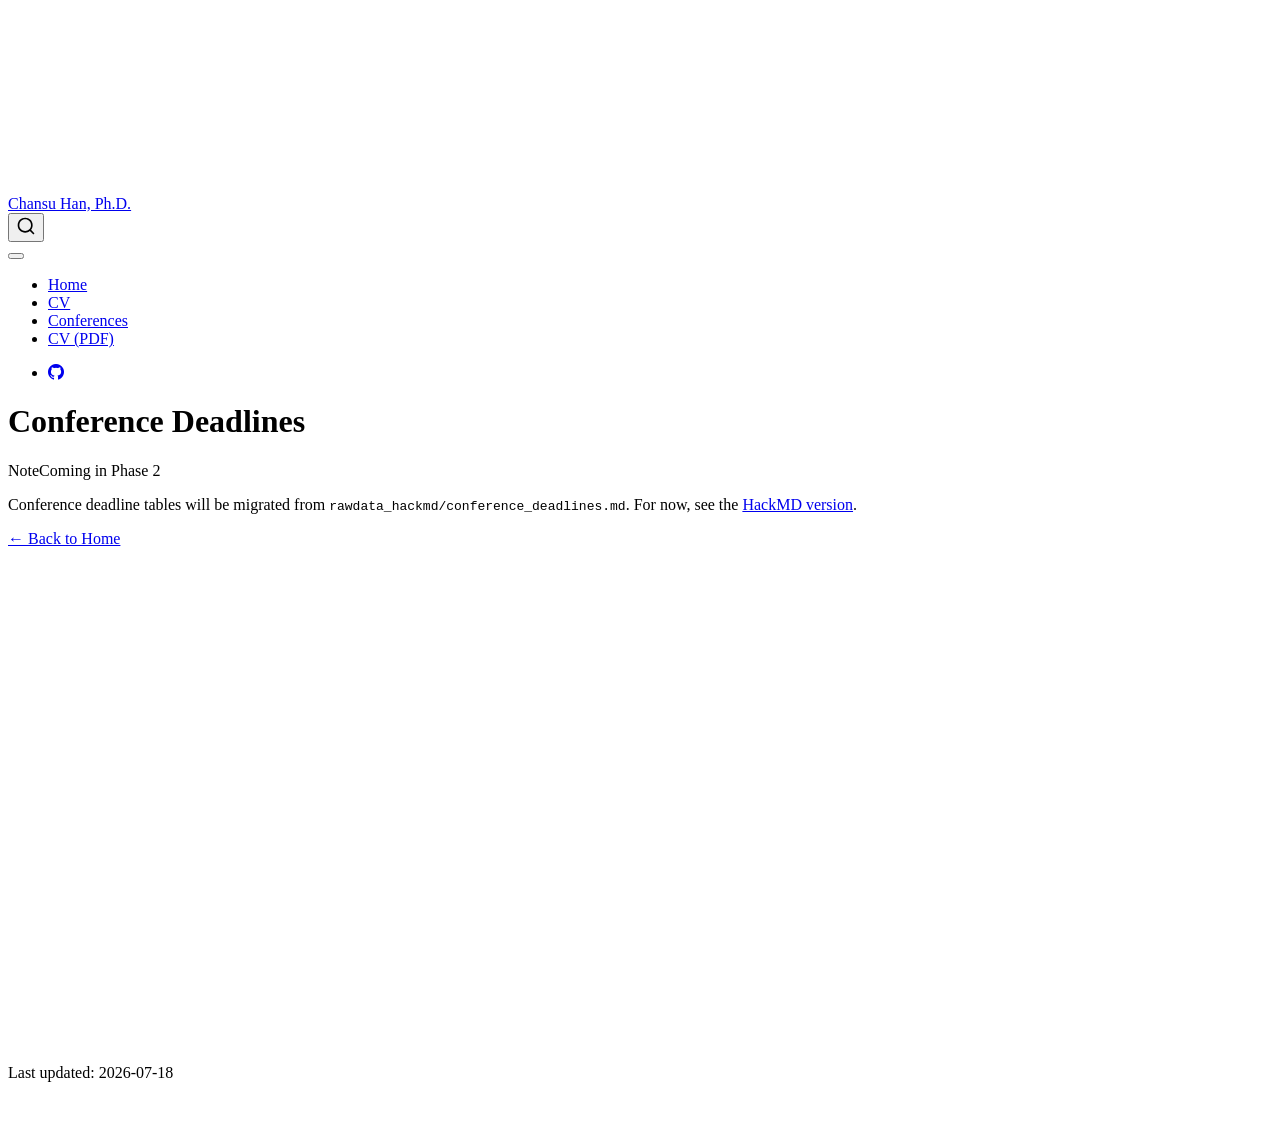
==== docs/conferences/index.html @ ca5f0b8e "Phase 1: polish home page, CV content, and PDF download. Migrate HackMD CV into Quarto, refine the h" ====
<!DOCTYPE html>
<html xmlns="http://www.w3.org/1999/xhtml" lang="en" xml:lang="en"><head>

<meta charset="utf-8">
<meta name="generator" content="quarto-1.9.38">

<meta name="viewport" content="width=device-width, initial-scale=1.0, user-scalable=yes">


<title>Conference Deadlines – Chansu Han, Ph.D.</title>
<style>
/* Default styles provided by pandoc.
** See https://pandoc.org/MANUAL.html#variables-for-html for config info.
*/
code{white-space: pre-wrap;}
span.smallcaps{font-variant: small-caps;}
div.columns{display: flex; gap: min(4vw, 1.5em);}
div.column{flex: auto; overflow-x: auto;}
div.hanging-indent{margin-left: 1.5em; text-indent: -1.5em;}
ul.task-list{list-style: none;}
ul.task-list li input[type="checkbox"] {
  width: 0.8em;
  margin: 0 0.8em 0.2em -1em; /* quarto-specific, see https://github.com/quarto-dev/quarto-cli/issues/4556 */ 
  vertical-align: middle;
}
</style>


<script src="../site_libs/quarto-nav/quarto-nav.js"></script>
<script src="../site_libs/quarto-nav/headroom.min.js"></script>
<script src="../site_libs/clipboard/clipboard.min.js"></script>
<script src="../site_libs/quarto-search/autocomplete.umd.js"></script>
<script src="../site_libs/quarto-search/fuse.min.js"></script>
<script src="../site_libs/quarto-search/quarto-search.js"></script>
<meta name="quarto:offset" content="../">
<script src="../site_libs/quarto-html/quarto.js" type="module"></script>
<script src="../site_libs/quarto-html/tabsets/tabsets.js" type="module"></script>
<script src="../site_libs/quarto-html/popper.min.js"></script>
<script src="../site_libs/quarto-html/tippy.umd.min.js"></script>
<script src="../site_libs/quarto-html/anchor.min.js"></script>
<link href="../site_libs/quarto-html/tippy.css" rel="stylesheet">
<link href="../site_libs/quarto-html/quarto-syntax-highlighting-15634bcf2e68342d4ad2dfa704d543f6.css" rel="stylesheet" id="quarto-text-highlighting-styles">
<script src="../site_libs/bootstrap/bootstrap.min.js"></script>
<link href="../site_libs/bootstrap/bootstrap-icons.css" rel="stylesheet">
<link href="../site_libs/bootstrap/bootstrap-ccfd4e34f7abacfe7cf0e9d7ceade7bb.min.css" rel="stylesheet" append-hash="true" id="quarto-bootstrap" data-mode="light">
<script id="quarto-search-options" type="application/json">{
  "location": "navbar",
  "copy-button": false,
  "collapse-after": 3,
  "panel-placement": "end",
  "type": "overlay",
  "limit": 50,
  "keyboard-shortcut": [
    "f",
    "/",
    "s"
  ],
  "show-item-context": false,
  "language": {
    "search-no-results-text": "No results",
    "search-matching-documents-text": "matching documents",
    "search-copy-link-title": "Copy link to search",
    "search-hide-matches-text": "Hide additional matches",
    "search-more-match-text": "more match in this document",
    "search-more-matches-text": "more matches in this document",
    "search-clear-button-title": "Clear",
    "search-text-placeholder": "",
    "search-detached-cancel-button-title": "Cancel",
    "search-submit-button-title": "Submit",
    "search-label": "Search"
  }
}</script>
<style>html{ scroll-behavior: smooth; }</style>


</head>

<body class="nav-fixed quarto-light">

<div id="quarto-search-results"></div>
  <header id="quarto-header" class="headroom fixed-top">
    <nav class="navbar navbar-expand-lg " data-bs-theme="dark">
      <div class="navbar-container container-fluid">
      <div class="navbar-brand-container mx-auto">
    <a class="navbar-brand" href="../index.html">
    <span class="navbar-title">Chansu Han, Ph.D.</span>
    </a>
  </div>
            <div id="quarto-search" class="" title="Search"></div>
          <button class="navbar-toggler" type="button" data-bs-toggle="collapse" data-bs-target="#navbarCollapse" aria-controls="navbarCollapse" role="menu" aria-expanded="false" aria-label="Toggle navigation" onclick="if (window.quartoToggleHeadroom) { window.quartoToggleHeadroom(); }">
  <span class="navbar-toggler-icon"></span>
</button>
          <div class="collapse navbar-collapse" id="navbarCollapse">
            <ul class="navbar-nav navbar-nav-scroll me-auto">
  <li class="nav-item">
    <a class="nav-link" href="../index.html"> 
<span class="menu-text">Home</span></a>
  </li>  
  <li class="nav-item">
    <a class="nav-link" href="../cv/index.html"> 
<span class="menu-text">CV</span></a>
  </li>  
  <li class="nav-item">
    <a class="nav-link active" href="../conferences/index.html" aria-current="page"> 
<span class="menu-text">Conferences</span></a>
  </li>  
  <li class="nav-item">
    <a class="nav-link" href="../cv/Chansu_Han_CV.pdf" target="_blank"> 
<span class="menu-text">CV (PDF)</span></a>
  </li>  
</ul>
            <ul class="navbar-nav navbar-nav-scroll ms-auto">
  <li class="nav-item compact">
    <a class="nav-link" href="https://github.com/Gotchance/gotchance.github.io"> <i class="bi bi-github" role="img" aria-label="GitHub">
</i> 
<span class="menu-text"></span></a>
  </li>  
</ul>
          </div> <!-- /navcollapse -->
            <div class="quarto-navbar-tools">
</div>
      </div> <!-- /container-fluid -->
    </nav>
</header>
<!-- content -->
<div id="quarto-content" class="quarto-container page-columns page-rows-contents page-layout-article page-navbar">
<!-- sidebar -->
<!-- margin-sidebar -->
    <div id="quarto-margin-sidebar" class="sidebar margin-sidebar zindex-bottom">
        
    </div>
<!-- main -->
<main class="content" id="quarto-document-content">

<header id="title-block-header" class="quarto-title-block default">
<div class="quarto-title">
<h1 class="title">Conference Deadlines</h1>
</div>



<div class="quarto-title-meta">

    
  
    
  </div>
  


</header>


<div class="callout callout-style-default callout-note callout-titled">
<div class="callout-header d-flex align-content-center">
<div class="callout-icon-container">
<i class="callout-icon"></i>
</div>
<div class="callout-title-container flex-fill">
<span class="screen-reader-only">Note</span>Coming in Phase 2
</div>
</div>
<div class="callout-body-container callout-body">
<p>Conference deadline tables will be migrated from <code>rawdata_hackmd/conference_deadlines.md</code>. For now, see the <a href="https://hackmd.io/@gotchance/rJEW9rEoV">HackMD version</a>.</p>
</div>
</div>
<p><a href="../index.html">← Back to Home</a></p>



</main> <!-- /main -->
<script id="quarto-html-after-body" type="application/javascript">
  window.document.addEventListener("DOMContentLoaded", function (event) {
    const icon = "";
    const anchorJS = new window.AnchorJS();
    anchorJS.options = {
      placement: 'right',
      icon: icon
    };
    anchorJS.add('.anchored');
    const isCodeAnnotation = (el) => {
      for (const clz of el.classList) {
        if (clz.startsWith('code-annotation-')) {                     
          return true;
        }
      }
      return false;
    }
    const onCopySuccess = function(e) {
      // button target
      const button = e.trigger;
      // don't keep focus
      button.blur();
      // flash "checked"
      button.classList.add('code-copy-button-checked');
      var currentTitle = button.getAttribute("title");
      button.setAttribute("title", "Copied!");
      let tooltip;
      if (window.bootstrap) {
        button.setAttribute("data-bs-toggle", "tooltip");
        button.setAttribute("data-bs-placement", "left");
        button.setAttribute("data-bs-title", "Copied!");
        tooltip = new bootstrap.Tooltip(button, 
          { trigger: "manual", 
            customClass: "code-copy-button-tooltip",
            offset: [0, -8]});
        tooltip.show();    
      }
      setTimeout(function() {
        if (tooltip) {
          tooltip.hide();
          button.removeAttribute("data-bs-title");
          button.removeAttribute("data-bs-toggle");
          button.removeAttribute("data-bs-placement");
        }
        button.setAttribute("title", currentTitle);
        button.classList.remove('code-copy-button-checked');
      }, 1000);
      // clear code selection
      e.clearSelection();
    }
    const getTextToCopy = function(trigger) {
      const outerScaffold = trigger.parentElement.cloneNode(true);
      const codeEl = outerScaffold.querySelector('code');
      for (const childEl of codeEl.children) {
        if (isCodeAnnotation(childEl)) {
          childEl.remove();
        }
      }
      return codeEl.innerText;
    }
    const clipboard = new window.ClipboardJS('.code-copy-button:not([data-in-quarto-modal])', {
      text: getTextToCopy
    });
    clipboard.on('success', onCopySuccess);
    if (window.document.getElementById('quarto-embedded-source-code-modal')) {
      const clipboardModal = new window.ClipboardJS('.code-copy-button[data-in-quarto-modal]', {
        text: getTextToCopy,
        container: window.document.getElementById('quarto-embedded-source-code-modal')
      });
      clipboardModal.on('success', onCopySuccess);
    }
      var localhostRegex = new RegExp(/^(?:http|https):\/\/localhost\:?[0-9]*\//);
      var mailtoRegex = new RegExp(/^mailto:/);
        var filterRegex = new RegExp('/' + window.location.host + '/');
      var isInternal = (href) => {
          return filterRegex.test(href) || localhostRegex.test(href) || mailtoRegex.test(href);
      }
      // Inspect non-navigation links and adorn them if external
     var links = window.document.querySelectorAll('a[href]:not(.nav-link):not(.navbar-brand):not(.toc-action):not(.sidebar-link):not(.sidebar-item-toggle):not(.pagination-link):not(.no-external):not([aria-hidden]):not(.dropdown-item):not(.quarto-navigation-tool):not(.about-link)');
      for (var i=0; i<links.length; i++) {
        const link = links[i];
        if (!isInternal(link.href)) {
          // undo the damage that might have been done by quarto-nav.js in the case of
          // links that we want to consider external
          if (link.dataset.originalHref !== undefined) {
            link.href = link.dataset.originalHref;
          }
        }
      }
    function tippyHover(el, contentFn, onTriggerFn, onUntriggerFn) {
      const config = {
        allowHTML: true,
        maxWidth: 500,
        delay: 100,
        arrow: false,
        appendTo: function(el) {
            return el.parentElement;
        },
        interactive: true,
        interactiveBorder: 10,
        theme: 'quarto',
        placement: 'bottom-start',
      };
      if (contentFn) {
        config.content = contentFn;
      }
      if (onTriggerFn) {
        config.onTrigger = onTriggerFn;
      }
      if (onUntriggerFn) {
        config.onUntrigger = onUntriggerFn;
      }
      window.tippy(el, config); 
    }
    const noterefs = window.document.querySelectorAll('a[role="doc-noteref"]');
    for (var i=0; i<noterefs.length; i++) {
      const ref = noterefs[i];
      tippyHover(ref, function() {
        // use id or data attribute instead here
        let href = ref.getAttribute('data-footnote-href') || ref.getAttribute('href');
        try { href = new URL(href).hash; } catch {}
        const id = href.replace(/^#\/?/, "");
        const note = window.document.getElementById(id);
        if (note) {
          return note.innerHTML;
        } else {
          return "";
        }
      });
    }
    const xrefs = window.document.querySelectorAll('a.quarto-xref');
    const processXRef = (id, note) => {
      // Strip column container classes
      const stripColumnClz = (el) => {
        el.classList.remove("page-full", "page-columns");
        if (el.children) {
          for (const child of el.children) {
            stripColumnClz(child);
          }
        }
      }
      stripColumnClz(note)
      if (id === null || id.startsWith('sec-')) {
        // Special case sections, only their first couple elements
        const container = document.createElement("div");
        if (note.children && note.children.length > 2) {
          container.appendChild(note.children[0].cloneNode(true));
          for (let i = 1; i < note.children.length; i++) {
            const child = note.children[i];
            if (child.tagName === "P" && child.innerText === "") {
              continue;
            } else {
              container.appendChild(child.cloneNode(true));
              break;
            }
          }
          if (window.Quarto?.typesetMath) {
            window.Quarto.typesetMath(container);
          }
          return container.innerHTML
        } else {
          if (window.Quarto?.typesetMath) {
            window.Quarto.typesetMath(note);
          }
          return note.innerHTML;
        }
      } else {
        // Remove any anchor links if they are present
        const anchorLink = note.querySelector('a.anchorjs-link');
        if (anchorLink) {
          anchorLink.remove();
        }
        if (window.Quarto?.typesetMath) {
          window.Quarto.typesetMath(note);
        }
        if (note.classList.contains("callout")) {
          return note.outerHTML;
        } else {
          return note.innerHTML;
        }
      }
    }
    for (var i=0; i<xrefs.length; i++) {
      const xref = xrefs[i];
      tippyHover(xref, undefined, function(instance) {
        instance.disable();
        let url = xref.getAttribute('href');
        let hash = undefined; 
        if (url.startsWith('#')) {
          hash = url;
        } else {
          try { hash = new URL(url).hash; } catch {}
        }
        if (hash) {
          const id = hash.replace(/^#\/?/, "");
          const note = window.document.getElementById(id);
          if (note !== null) {
            try {
              const html = processXRef(id, note.cloneNode(true));
              instance.setContent(html);
            } finally {
              instance.enable();
              instance.show();
            }
          } else {
            // See if we can fetch this
            fetch(url.split('#')[0])
            .then(res => res.text())
            .then(html => {
              const parser = new DOMParser();
              const htmlDoc = parser.parseFromString(html, "text/html");
              const note = htmlDoc.getElementById(id);
              if (note !== null) {
                const html = processXRef(id, note);
                instance.setContent(html);
              } 
            }).finally(() => {
              instance.enable();
              instance.show();
            });
          }
        } else {
          // See if we can fetch a full url (with no hash to target)
          // This is a special case and we should probably do some content thinning / targeting
          fetch(url)
          .then(res => res.text())
          .then(html => {
            const parser = new DOMParser();
            const htmlDoc = parser.parseFromString(html, "text/html");
            const note = htmlDoc.querySelector('main.content');
            if (note !== null) {
              // This should only happen for chapter cross references
              // (since there is no id in the URL)
              // remove the first header
              if (note.children.length > 0 && note.children[0].tagName === "HEADER") {
                note.children[0].remove();
              }
              const html = processXRef(null, note);
              instance.setContent(html);
            } 
          }).finally(() => {
            instance.enable();
            instance.show();
          });
        }
      }, function(instance) {
      });
    }
        let selectedAnnoteEl;
        const selectorForAnnotation = ( cell, annotation) => {
          let cellAttr = 'data-code-cell="' + cell + '"';
          let lineAttr = 'data-code-annotation="' +  annotation + '"';
          const selector = 'span[' + cellAttr + '][' + lineAttr + ']';
          return selector;
        }
        const selectCodeLines = (annoteEl) => {
          const doc = window.document;
          const targetCell = annoteEl.getAttribute("data-target-cell");
          const targetAnnotation = annoteEl.getAttribute("data-target-annotation");
          const annoteSpan = window.document.querySelector(selectorForAnnotation(targetCell, targetAnnotation));
          const lines = annoteSpan.getAttribute("data-code-lines").split(",");
          const lineIds = lines.map((line) => {
            return targetCell + "-" + line;
          })
          let top = null;
          let height = null;
          let parent = null;
          if (lineIds.length > 0) {
              //compute the position of the single el (top and bottom and make a div)
              const el = window.document.getElementById(lineIds[0]);
              top = el.offsetTop;
              height = el.offsetHeight;
              parent = el.parentElement.parentElement;
            if (lineIds.length > 1) {
              const lastEl = window.document.getElementById(lineIds[lineIds.length - 1]);
              const bottom = lastEl.offsetTop + lastEl.offsetHeight;
              height = bottom - top;
            }
            if (top !== null && height !== null && parent !== null) {
              // cook up a div (if necessary) and position it 
              let div = window.document.getElementById("code-annotation-line-highlight");
              if (div === null) {
                div = window.document.createElement("div");
                div.setAttribute("id", "code-annotation-line-highlight");
                div.style.position = 'absolute';
                parent.appendChild(div);
              }
              div.style.top = top - 2 + "px";
              div.style.height = height + 4 + "px";
              div.style.left = 0;
              let gutterDiv = window.document.getElementById("code-annotation-line-highlight-gutter");
              if (gutterDiv === null) {
                gutterDiv = window.document.createElement("div");
                gutterDiv.setAttribute("id", "code-annotation-line-highlight-gutter");
                gutterDiv.style.position = 'absolute';
                const codeCell = window.document.getElementById(targetCell);
                const gutter = codeCell.querySelector('.code-annotation-gutter');
                gutter.appendChild(gutterDiv);
              }
              gutterDiv.style.top = top - 2 + "px";
              gutterDiv.style.height = height + 4 + "px";
            }
            selectedAnnoteEl = annoteEl;
          }
        };
        const unselectCodeLines = () => {
          const elementsIds = ["code-annotation-line-highlight", "code-annotation-line-highlight-gutter"];
          elementsIds.forEach((elId) => {
            const div = window.document.getElementById(elId);
            if (div) {
              div.remove();
            }
          });
          selectedAnnoteEl = undefined;
        };
          // Handle positioning of the toggle
      window.addEventListener(
        "resize",
        throttle(() => {
          elRect = undefined;
          if (selectedAnnoteEl) {
            selectCodeLines(selectedAnnoteEl);
          }
        }, 10)
      );
      function throttle(fn, ms) {
      let throttle = false;
      let timer;
        return (...args) => {
          if(!throttle) { // first call gets through
              fn.apply(this, args);
              throttle = true;
          } else { // all the others get throttled
              if(timer) clearTimeout(timer); // cancel #2
              timer = setTimeout(() => {
                fn.apply(this, args);
                timer = throttle = false;
              }, ms);
          }
        };
      }
        // Attach click handler to the DT
        const annoteDls = window.document.querySelectorAll('dt[data-target-cell]');
        for (const annoteDlNode of annoteDls) {
          annoteDlNode.addEventListener('click', (event) => {
            const clickedEl = event.target;
            if (clickedEl !== selectedAnnoteEl) {
              unselectCodeLines();
              const activeEl = window.document.querySelector('dt[data-target-cell].code-annotation-active');
              if (activeEl) {
                activeEl.classList.remove('code-annotation-active');
              }
              selectCodeLines(clickedEl);
              clickedEl.classList.add('code-annotation-active');
            } else {
              // Unselect the line
              unselectCodeLines();
              clickedEl.classList.remove('code-annotation-active');
            }
          });
        }
    const findCites = (el) => {
      const parentEl = el.parentElement;
      if (parentEl) {
        const cites = parentEl.dataset.cites;
        if (cites) {
          return {
            el,
            cites: cites.split(' ')
          };
        } else {
          return findCites(el.parentElement)
        }
      } else {
        return undefined;
      }
    };
    var bibliorefs = window.document.querySelectorAll('a[role="doc-biblioref"]');
    for (var i=0; i<bibliorefs.length; i++) {
      const ref = bibliorefs[i];
      const citeInfo = findCites(ref);
      if (citeInfo) {
        tippyHover(citeInfo.el, function() {
          var popup = window.document.createElement('div');
          citeInfo.cites.forEach(function(cite) {
            var citeDiv = window.document.createElement('div');
            citeDiv.classList.add('hanging-indent');
            citeDiv.classList.add('csl-entry');
            var biblioDiv = window.document.getElementById('ref-' + cite);
            if (biblioDiv) {
              citeDiv.innerHTML = biblioDiv.innerHTML;
            }
            popup.appendChild(citeDiv);
          });
          return popup.innerHTML;
        });
      }
    }
  });
  </script>
</div> <!-- /content -->
<footer class="footer">
  <div class="nav-footer">
    <div class="nav-footer-left">
      &nbsp;
    </div>   
    <div class="nav-footer-center">
<p>Last updated: 2026-07-18</p>
</div>
    <div class="nav-footer-right">
      &nbsp;
    </div>
  </div>
</footer>




<script src="../site_libs/quarto-html/zenscroll-min.js"></script>
</body></html>
---- docs/site_libs/quarto-html/tippy.css ----
.tippy-box[data-animation=fade][data-state=hidden]{opacity:0}[data-tippy-root]{max-width:calc(100vw - 10px)}.tippy-box{position:relative;background-color:#333;color:#fff;border-radius:4px;font-size:14px;line-height:1.4;white-space:normal;outline:0;transition-property:transform,visibility,opacity}.tippy-box[data-placement^=top]>.tippy-arrow{bottom:0}.tippy-box[data-placement^=top]>.tippy-arrow:before{bottom:-7px;left:0;border-width:8px 8px 0;border-top-color:initial;transform-origin:center top}.tippy-box[data-placement^=bottom]>.tippy-arrow{top:0}.tippy-box[data-placement^=bottom]>.tippy-arrow:before{top:-7px;left:0;border-width:0 8px 8px;border-bottom-color:initial;transform-origin:center bottom}.tippy-box[data-placement^=left]>.tippy-arrow{right:0}.tippy-box[data-placement^=left]>.tippy-arrow:before{border-width:8px 0 8px 8px;border-left-color:initial;right:-7px;transform-origin:center left}.tippy-box[data-placement^=right]>.tippy-arrow{left:0}.tippy-box[data-placement^=right]>.tippy-arrow:before{left:-7px;border-width:8px 8px 8px 0;border-right-color:initial;transform-origin:center right}.tippy-box[data-inertia][data-state=visible]{transition-timing-function:cubic-bezier(.54,1.5,.38,1.11)}.tippy-arrow{width:16px;height:16px;color:#333}.tippy-arrow:before{content:"";position:absolute;border-color:transparent;border-style:solid}.tippy-content{position:relative;padding:5px 9px;z-index:1}
---- docs/site_libs/quarto-html/quarto-syntax-highlighting-15634bcf2e68342d4ad2dfa704d543f6.css ----
/* quarto syntax highlight colors */
:root {
  --quarto-hl-ot-color: #003B4F;
  --quarto-hl-at-color: #657422;
  --quarto-hl-ss-color: #20794D;
  --quarto-hl-an-color: #5E5E5E;
  --quarto-hl-fu-color: #4758AB;
  --quarto-hl-st-color: #20794D;
  --quarto-hl-cf-color: #003B4F;
  --quarto-hl-op-color: #5E5E5E;
  --quarto-hl-er-color: #AD0000;
  --quarto-hl-bn-color: #AD0000;
  --quarto-hl-al-color: #AD0000;
  --quarto-hl-va-color: #111111;
  --quarto-hl-bu-color: inherit;
  --quarto-hl-ex-color: inherit;
  --quarto-hl-pp-color: #AD0000;
  --quarto-hl-in-color: #5E5E5E;
  --quarto-hl-vs-color: #20794D;
  --quarto-hl-wa-color: #5E5E5E;
  --quarto-hl-do-color: #5E5E5E;
  --quarto-hl-im-color: #00769E;
  --quarto-hl-ch-color: #20794D;
  --quarto-hl-dt-color: #AD0000;
  --quarto-hl-fl-color: #AD0000;
  --quarto-hl-co-color: #5E5E5E;
  --quarto-hl-cv-color: #5E5E5E;
  --quarto-hl-cn-color: #8f5902;
  --quarto-hl-sc-color: #5E5E5E;
  --quarto-hl-dv-color: #AD0000;
  --quarto-hl-kw-color: #003B4F;
}

/* other quarto variables */
:root {
  --quarto-font-monospace: SFMono-Regular, Menlo, Monaco, Consolas, "Liberation Mono", "Courier New", monospace;
}

/* syntax highlight based on Pandoc's rules */
pre > code.sourceCode > span {
  color: #003B4F;
}

code.sourceCode > span {
  color: #003B4F;
}

div.sourceCode,
div.sourceCode pre.sourceCode {
  color: #003B4F;
}

/* Normal */
code span {
  color: #003B4F;
}

/* Alert */
code span.al {
  color: #AD0000;
  font-style: inherit;
}

/* Annotation */
code span.an {
  color: #5E5E5E;
  font-style: inherit;
}

/* Attribute */
code span.at {
  color: #657422;
  font-style: inherit;
}

/* BaseN */
code span.bn {
  color: #AD0000;
  font-style: inherit;
}

/* BuiltIn */
code span.bu {
  font-style: inherit;
}

/* ControlFlow */
code span.cf {
  color: #003B4F;
  font-weight: bold;
  font-style: inherit;
}

/* Char */
code span.ch {
  color: #20794D;
  font-style: inherit;
}

/* Constant */
code span.cn {
  color: #8f5902;
  font-style: inherit;
}

/* Comment */
code span.co {
  color: #5E5E5E;
  font-style: inherit;
}

/* CommentVar */
code span.cv {
  color: #5E5E5E;
  font-style: italic;
}

/* Documentation */
code span.do {
  color: #5E5E5E;
  font-style: italic;
}

/* DataType */
code span.dt {
  color: #AD0000;
  font-style: inherit;
}

/* DecVal */
code span.dv {
  color: #AD0000;
  font-style: inherit;
}

/* Error */
code span.er {
  color: #AD0000;
  font-style: inherit;
}

/* Extension */
code span.ex {
  font-style: inherit;
}

/* Float */
code span.fl {
  color: #AD0000;
  font-style: inherit;
}

/* Function */
code span.fu {
  color: #4758AB;
  font-style: inherit;
}

/* Import */
code span.im {
  color: #00769E;
  font-style: inherit;
}

/* Information */
code span.in {
  color: #5E5E5E;
  font-style: inherit;
}

/* Keyword */
code span.kw {
  color: #003B4F;
  font-weight: bold;
  font-style: inherit;
}

/* Operator */
code span.op {
  color: #5E5E5E;
  font-style: inherit;
}

/* Other */
code span.ot {
  color: #003B4F;
  font-style: inherit;
}

/* Preprocessor */
code span.pp {
  color: #AD0000;
  font-style: inherit;
}

/* SpecialChar */
code span.sc {
  color: #5E5E5E;
  font-style: inherit;
}

/* SpecialString */
code span.ss {
  color: #20794D;
  font-style: inherit;
}

/* String */
code span.st {
  color: #20794D;
  font-style: inherit;
}

/* Variable */
code span.va {
  color: #111111;
  font-style: inherit;
}

/* VerbatimString */
code span.vs {
  color: #20794D;
  font-style: inherit;
}

/* Warning */
code span.wa {
  color: #5E5E5E;
  font-style: italic;
}

.prevent-inlining {
  content: "</";
}

/*# sourceMappingURL=f23921c56f73e400b49028c9186a1aa0.css.map */
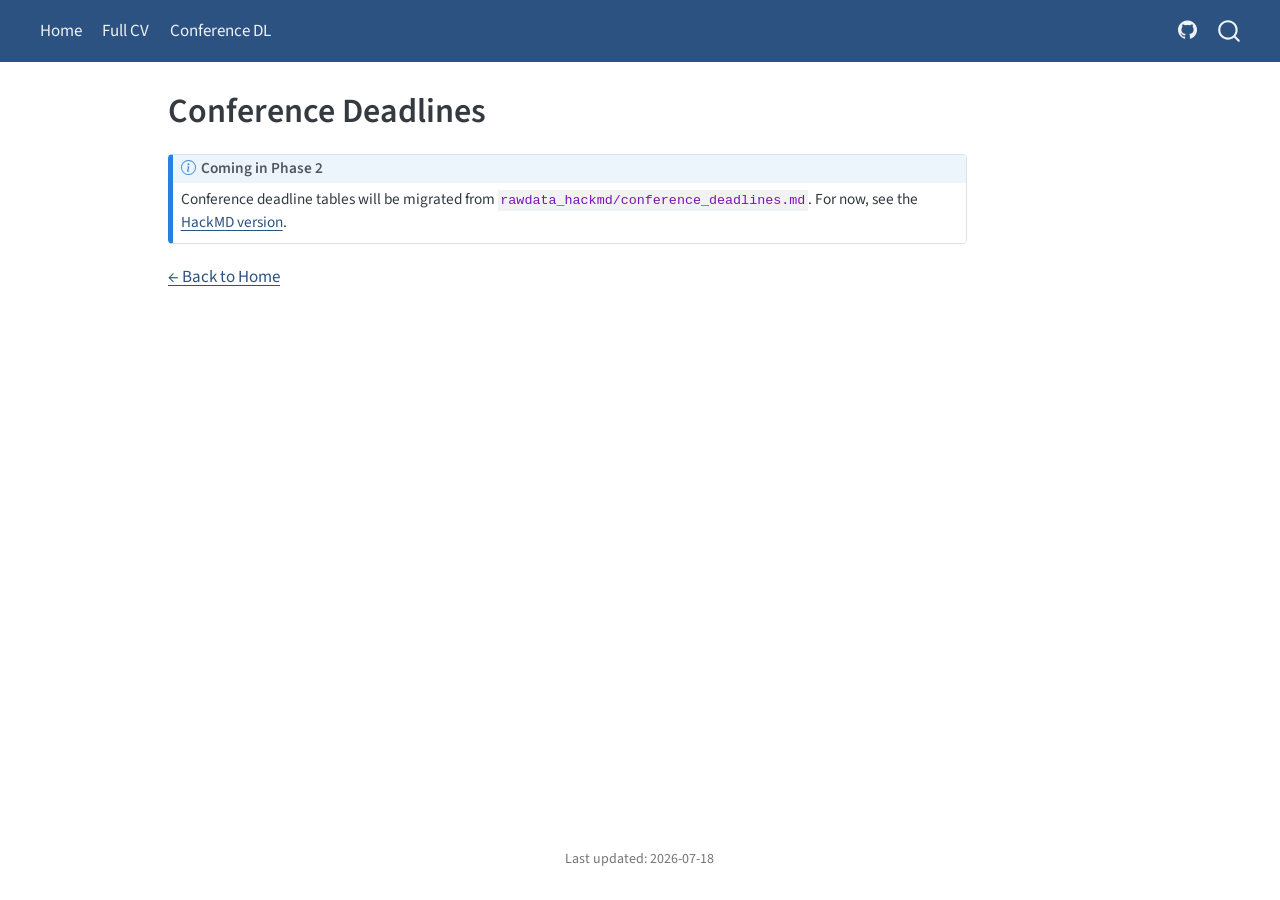
==== commit 9b032b64: "Update CV content, Helveston-style PDF, and mentoring list. Expand workshops/talks/organization, sha" ====
--- a/docs/conferences/index.html
+++ b/docs/conferences/index.html
@@ -7,7 +7,7 @@
 <meta name="viewport" content="width=device-width, initial-scale=1.0, user-scalable=yes">
 
 
-<title>Conference Deadlines – Chansu Han, Ph.D.</title>
+<title>Conference Deadlines –</title>
 <style>
 /* Default styles provided by pandoc.
 ** See https://pandoc.org/MANUAL.html#variables-for-html for config info.
@@ -42,7 +42,7 @@
 <link href="../site_libs/quarto-html/quarto-syntax-highlighting-15634bcf2e68342d4ad2dfa704d543f6.css" rel="stylesheet" id="quarto-text-highlighting-styles">
 <script src="../site_libs/bootstrap/bootstrap.min.js"></script>
 <link href="../site_libs/bootstrap/bootstrap-icons.css" rel="stylesheet">
-<link href="../site_libs/bootstrap/bootstrap-ccfd4e34f7abacfe7cf0e9d7ceade7bb.min.css" rel="stylesheet" append-hash="true" id="quarto-bootstrap" data-mode="light">
+<link href="../site_libs/bootstrap/bootstrap-0bc2f5f74567be1475d8dc1716fdbc39.min.css" rel="stylesheet" append-hash="true" id="quarto-bootstrap" data-mode="light">
 <script id="quarto-search-options" type="application/json">{
   "location": "navbar",
   "copy-button": false,
@@ -81,11 +81,6 @@
   <header id="quarto-header" class="headroom fixed-top">
     <nav class="navbar navbar-expand-lg " data-bs-theme="dark">
       <div class="navbar-container container-fluid">
-      <div class="navbar-brand-container mx-auto">
-    <a class="navbar-brand" href="../index.html">
-    <span class="navbar-title">Chansu Han, Ph.D.</span>
-    </a>
-  </div>
             <div id="quarto-search" class="" title="Search"></div>
           <button class="navbar-toggler" type="button" data-bs-toggle="collapse" data-bs-target="#navbarCollapse" aria-controls="navbarCollapse" role="menu" aria-expanded="false" aria-label="Toggle navigation" onclick="if (window.quartoToggleHeadroom) { window.quartoToggleHeadroom(); }">
   <span class="navbar-toggler-icon"></span>
@@ -98,20 +93,16 @@
   </li>  
   <li class="nav-item">
     <a class="nav-link" href="../cv/index.html"> 
-<span class="menu-text">CV</span></a>
+<span class="menu-text">Full CV</span></a>
   </li>  
   <li class="nav-item">
     <a class="nav-link active" href="../conferences/index.html" aria-current="page"> 
-<span class="menu-text">Conferences</span></a>
-  </li>  
-  <li class="nav-item">
-    <a class="nav-link" href="../cv/Chansu_Han_CV.pdf" target="_blank"> 
-<span class="menu-text">CV (PDF)</span></a>
+<span class="menu-text">Conference DL</span></a>
   </li>  
 </ul>
             <ul class="navbar-nav navbar-nav-scroll ms-auto">
   <li class="nav-item compact">
-    <a class="nav-link" href="https://github.com/Gotchance/gotchance.github.io"> <i class="bi bi-github" role="img" aria-label="GitHub">
+    <a class="nav-link" href="https://github.com/Gotchance"> <i class="bi bi-github" role="img" aria-label="GitHub">
 </i> 
 <span class="menu-text"></span></a>
   </li>  
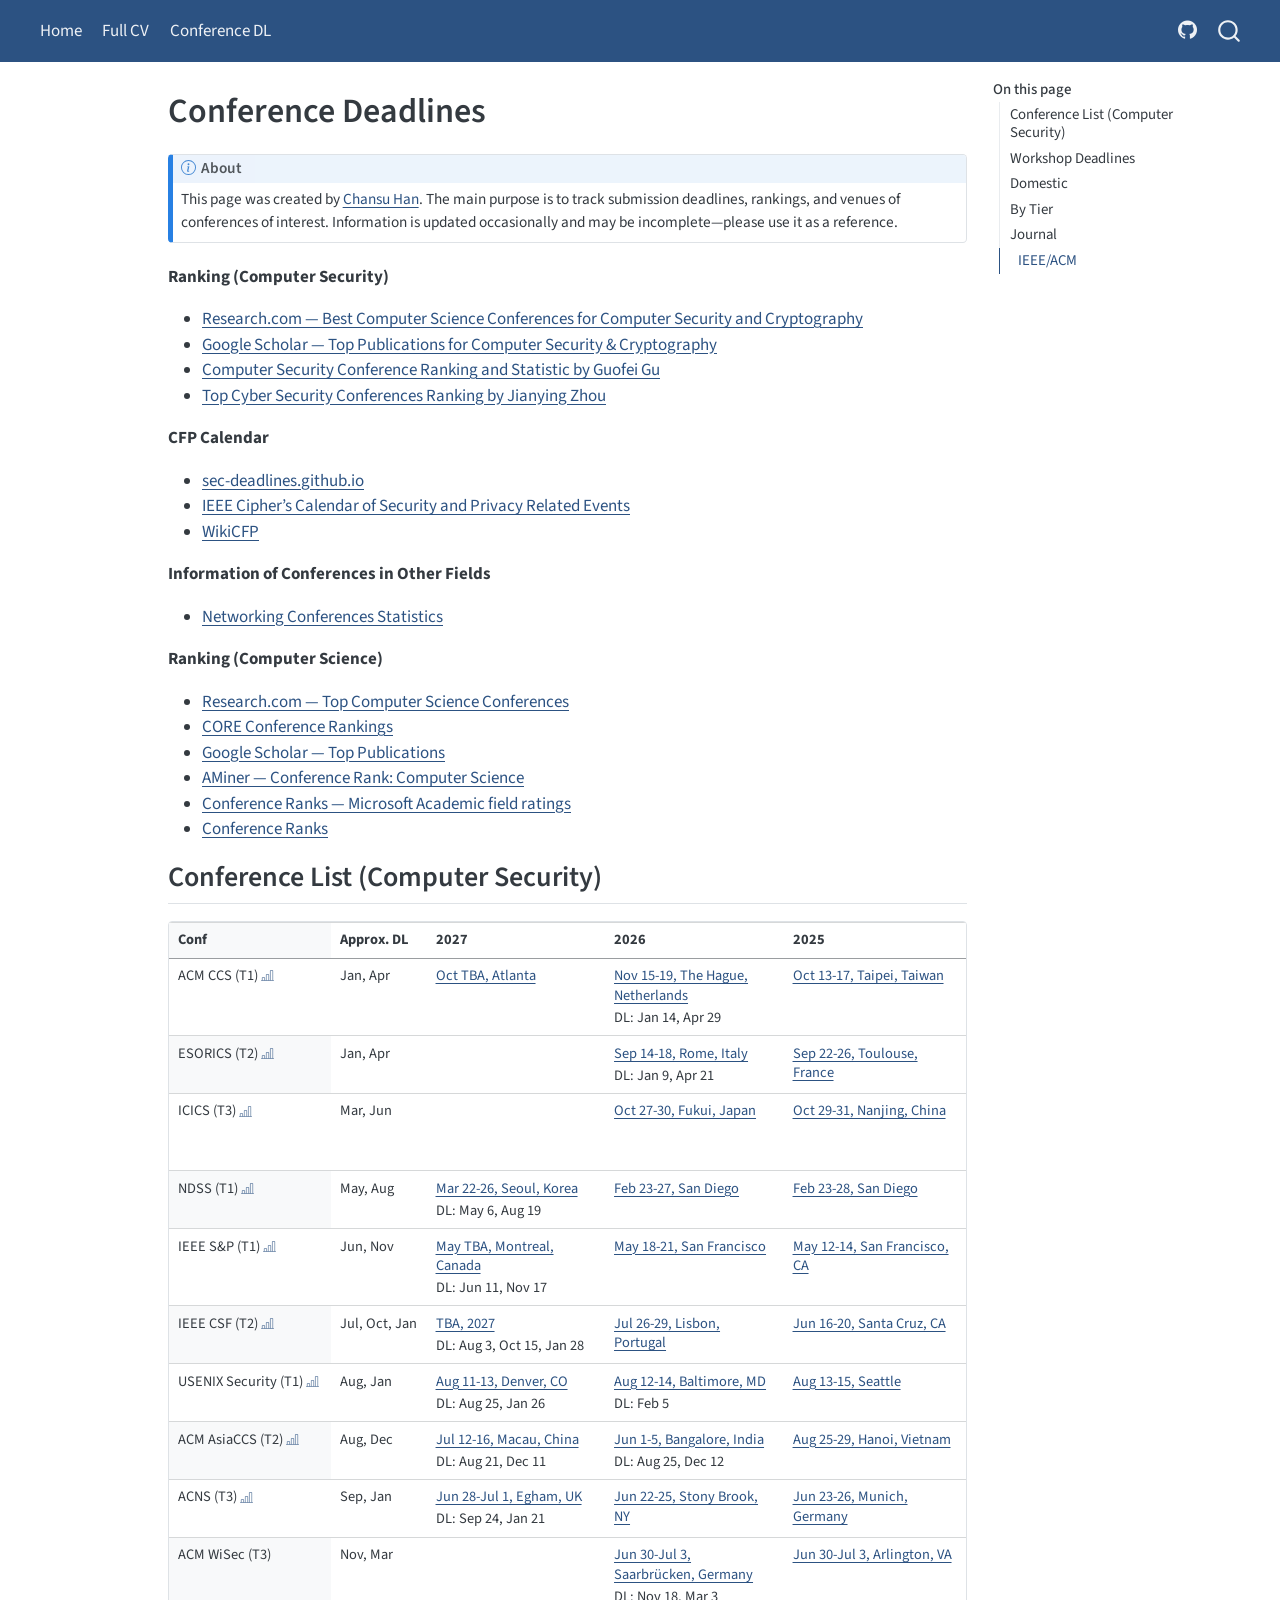
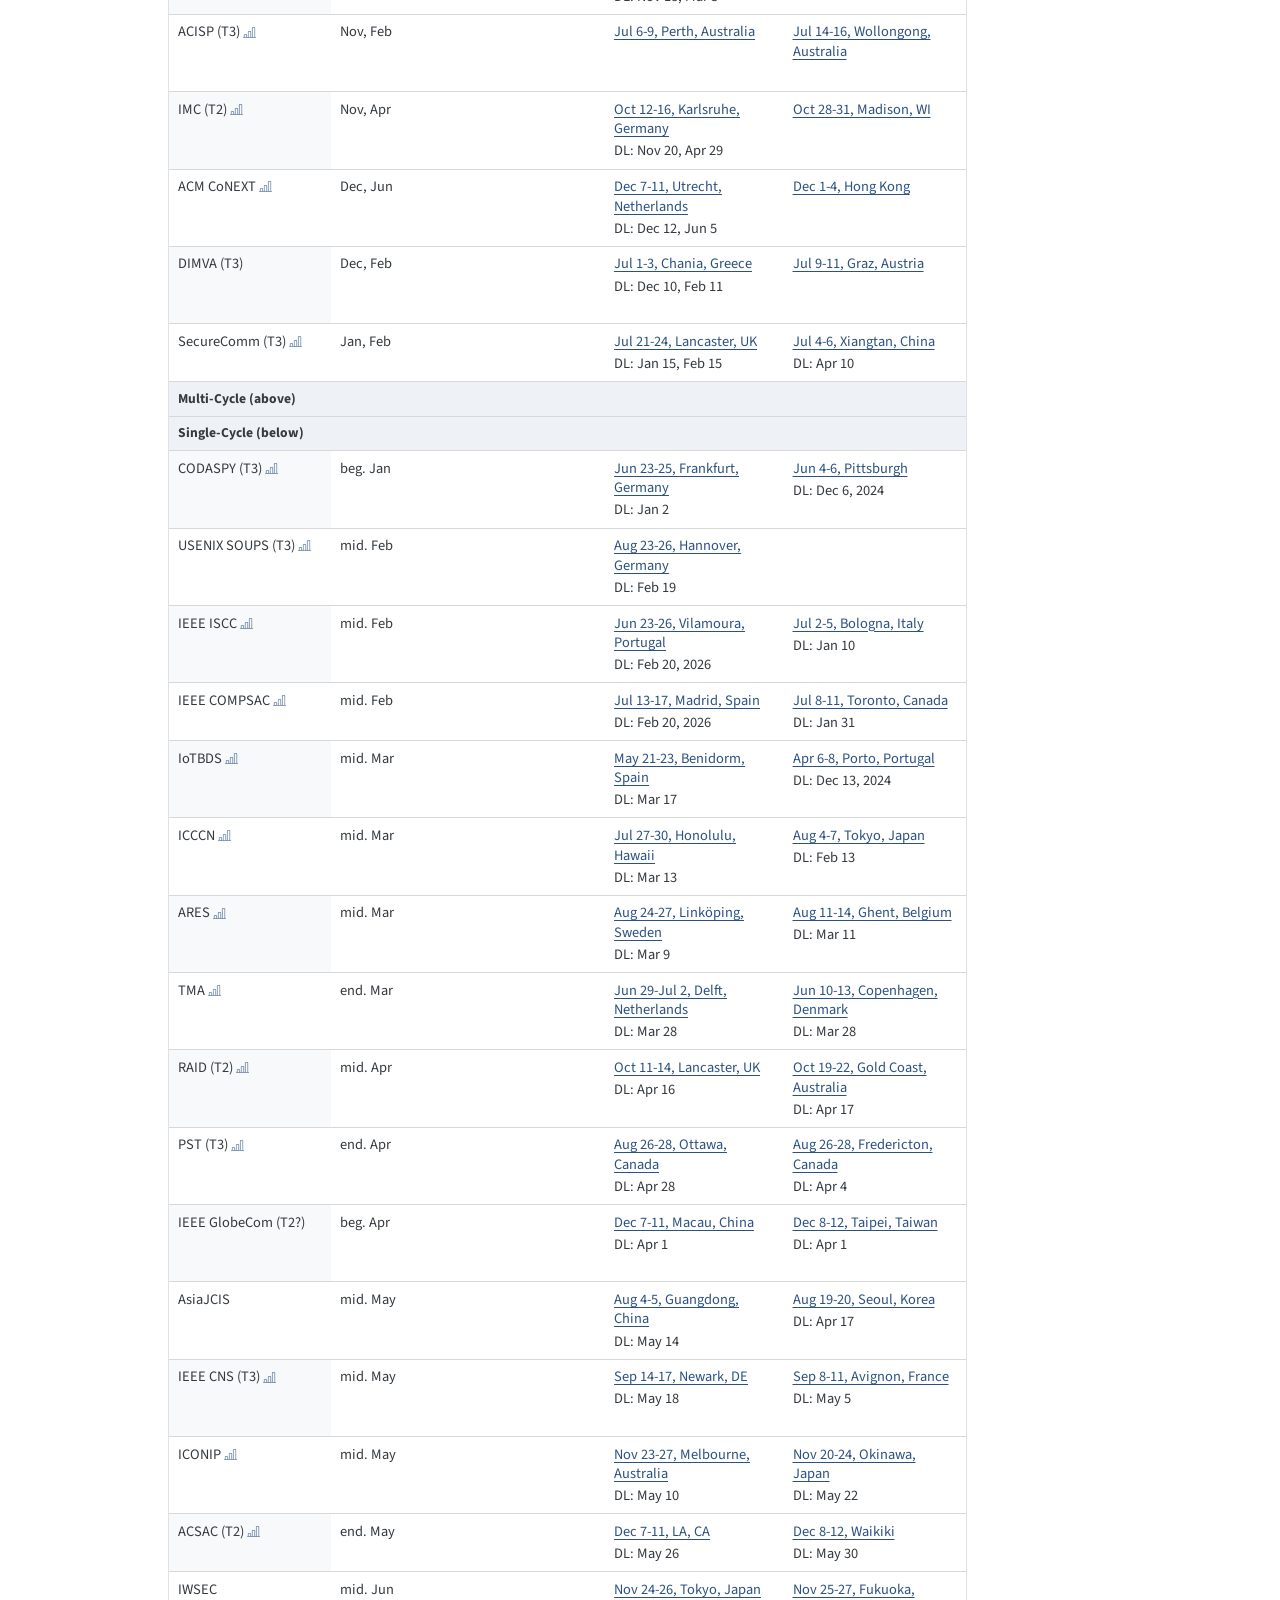
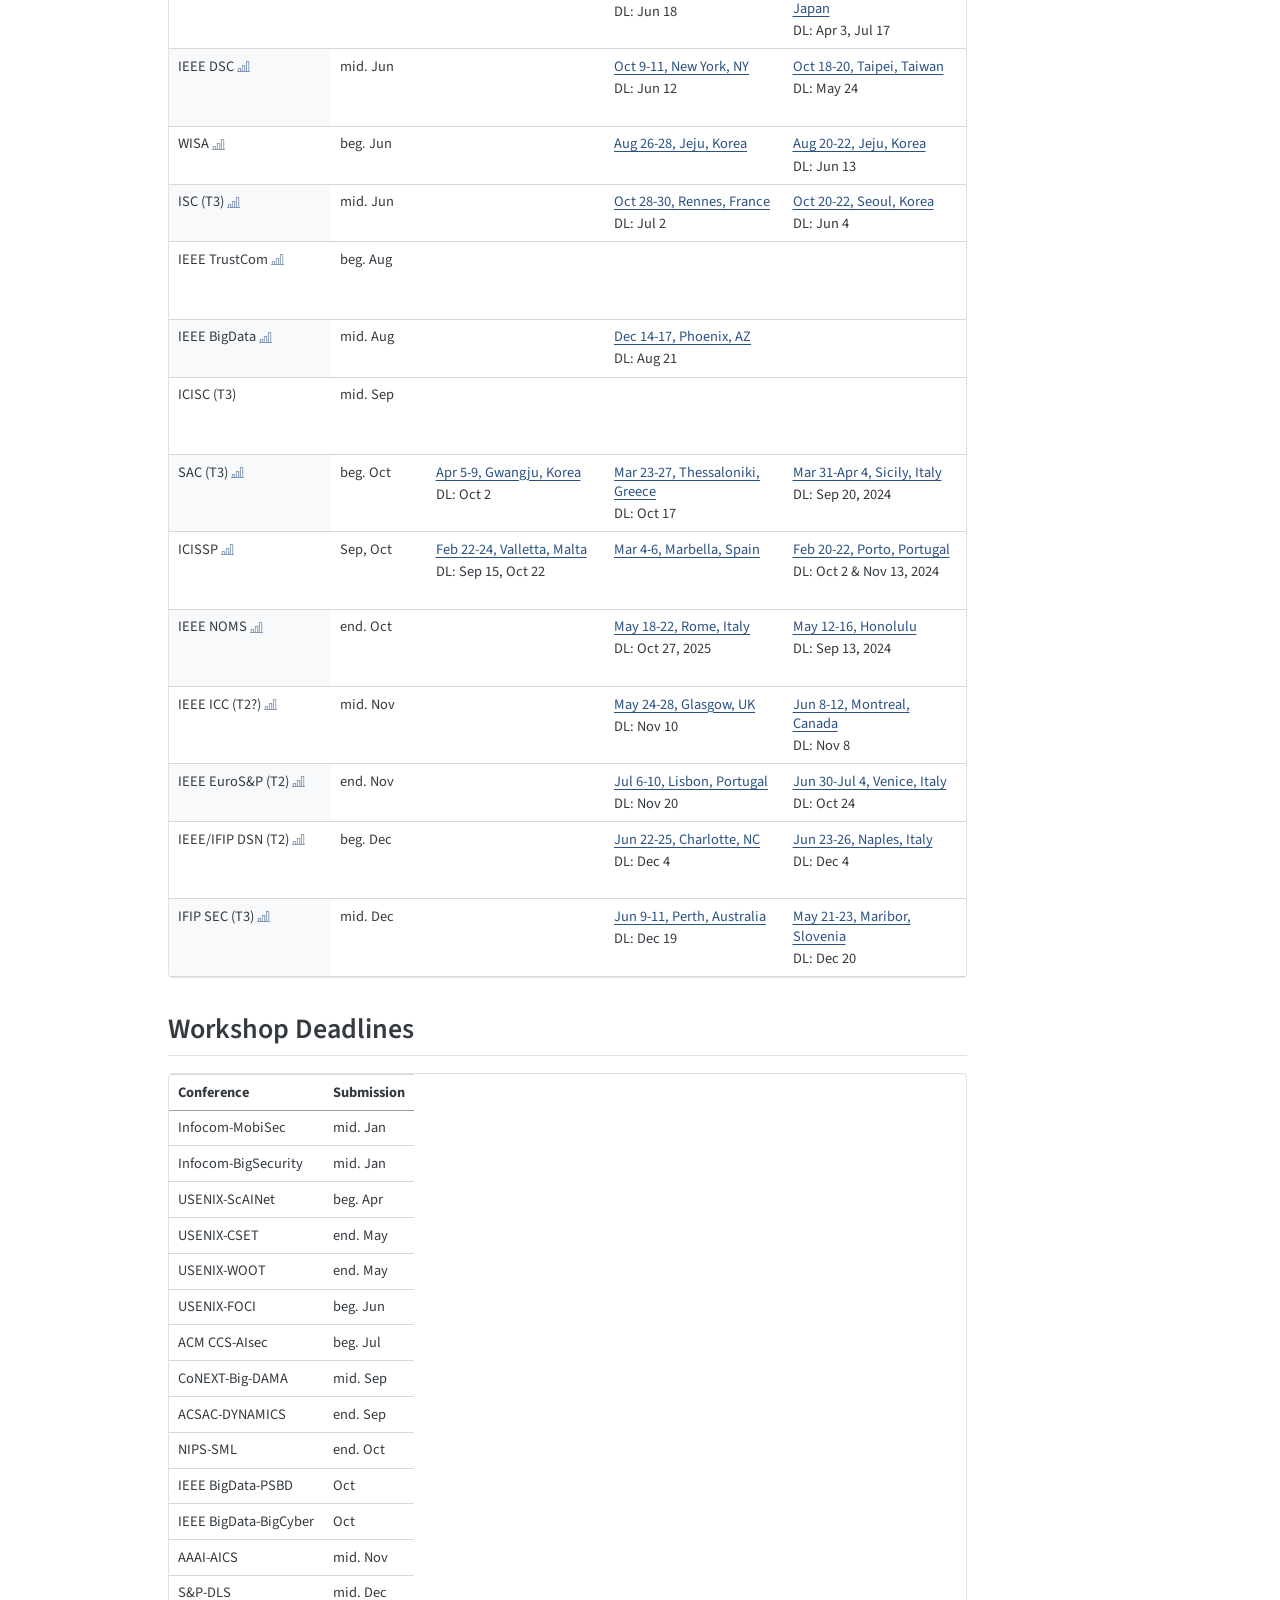
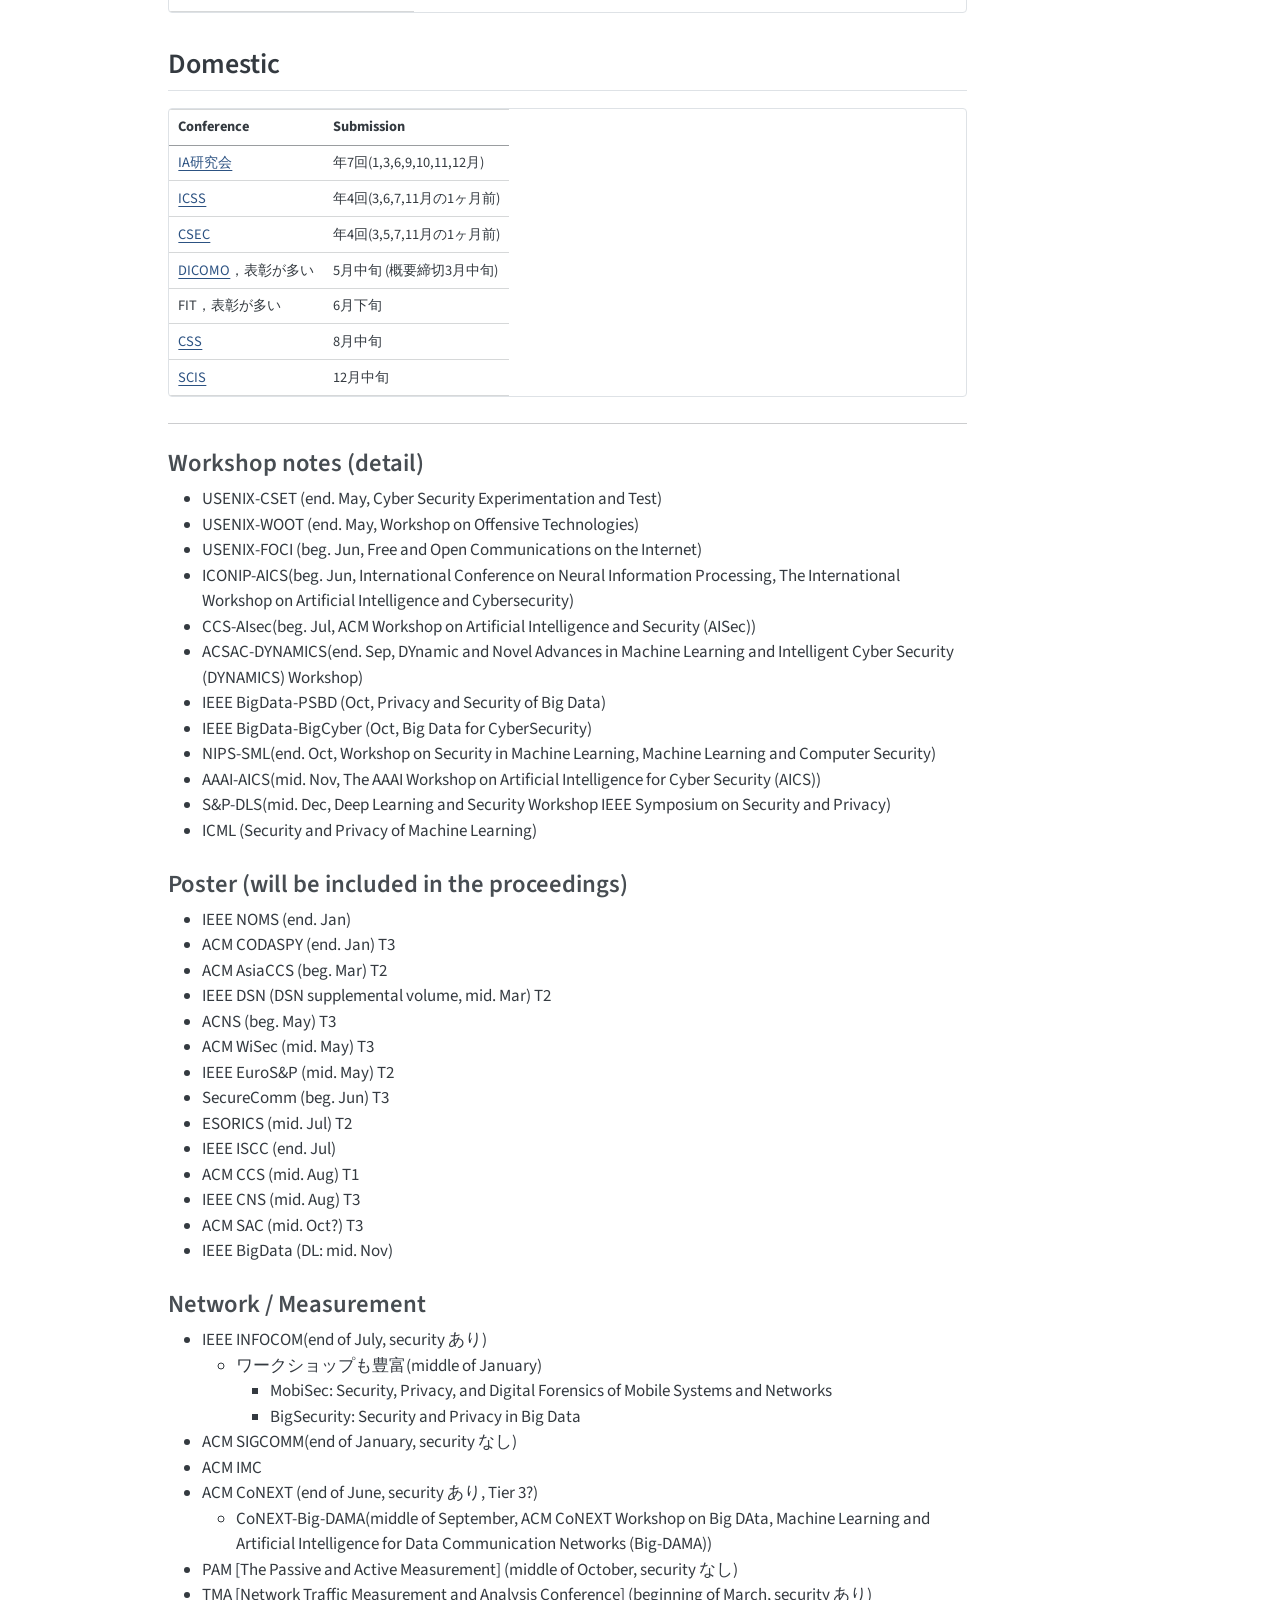
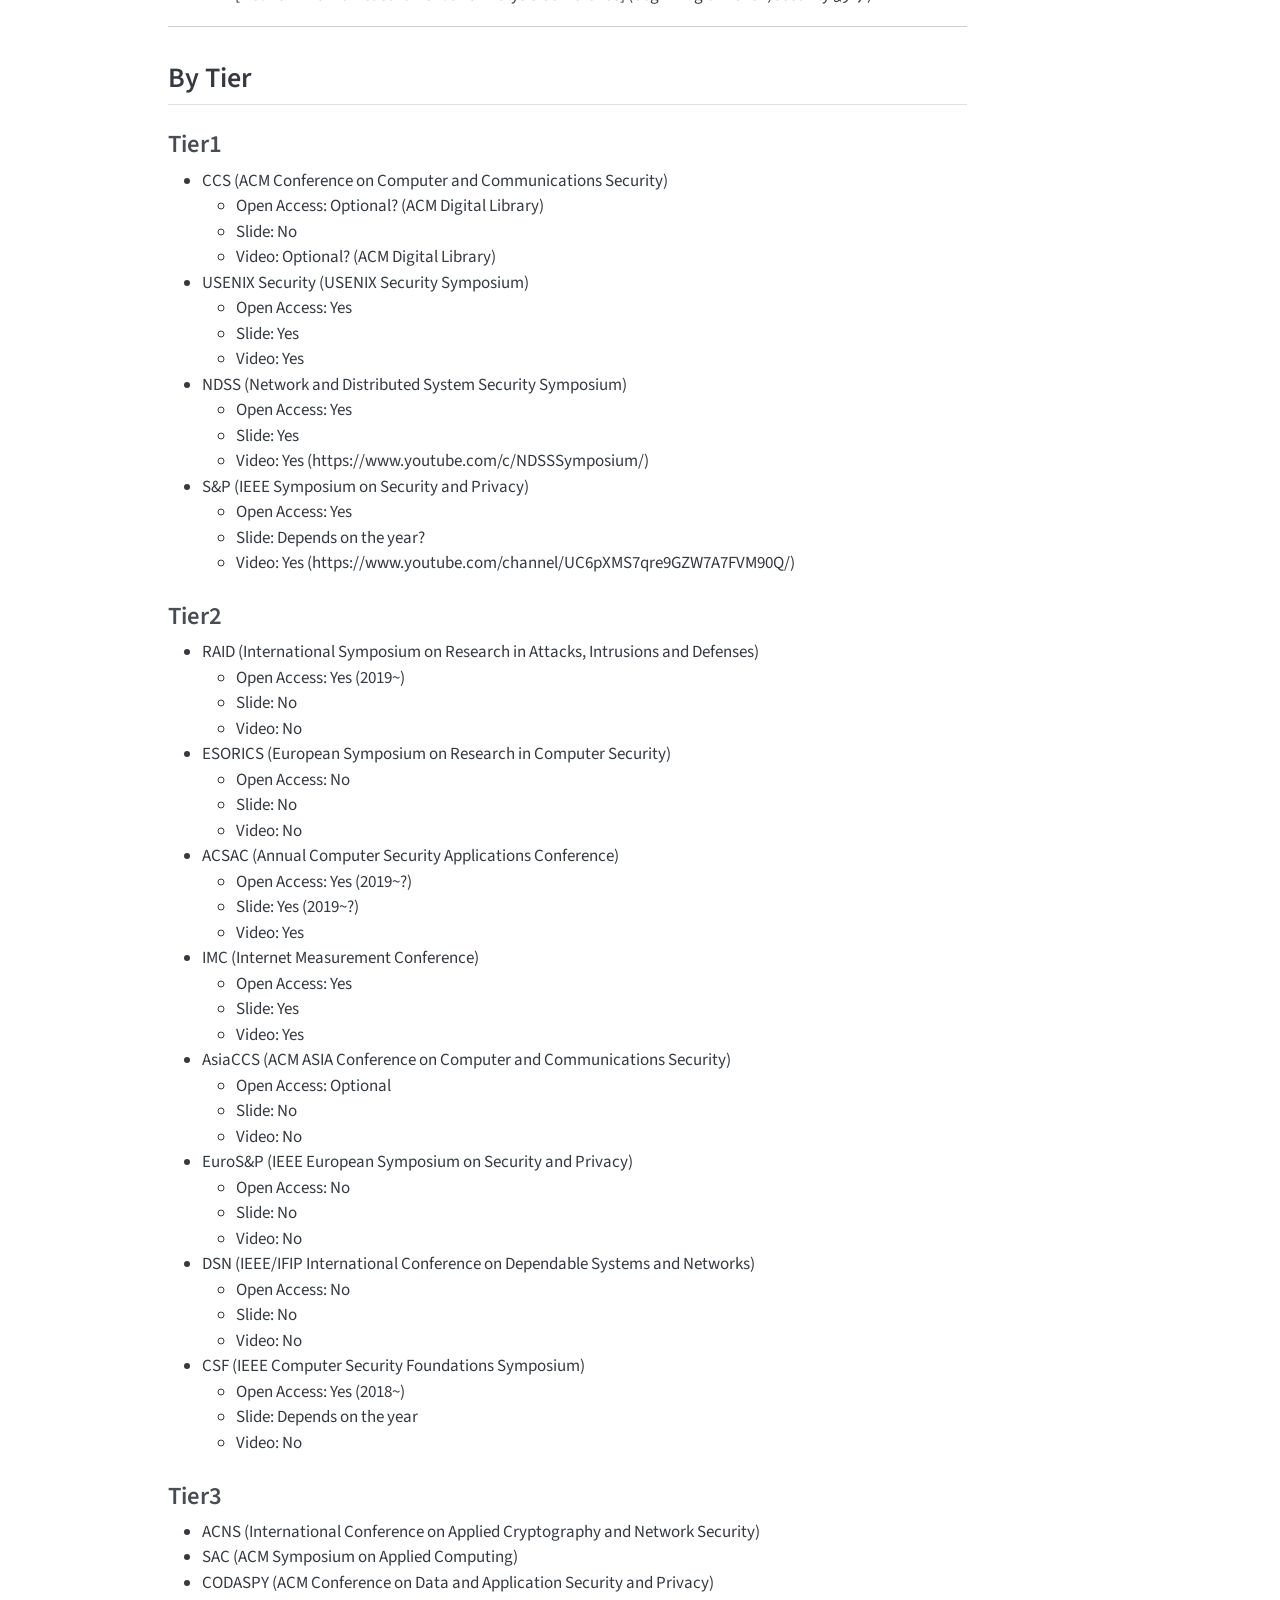
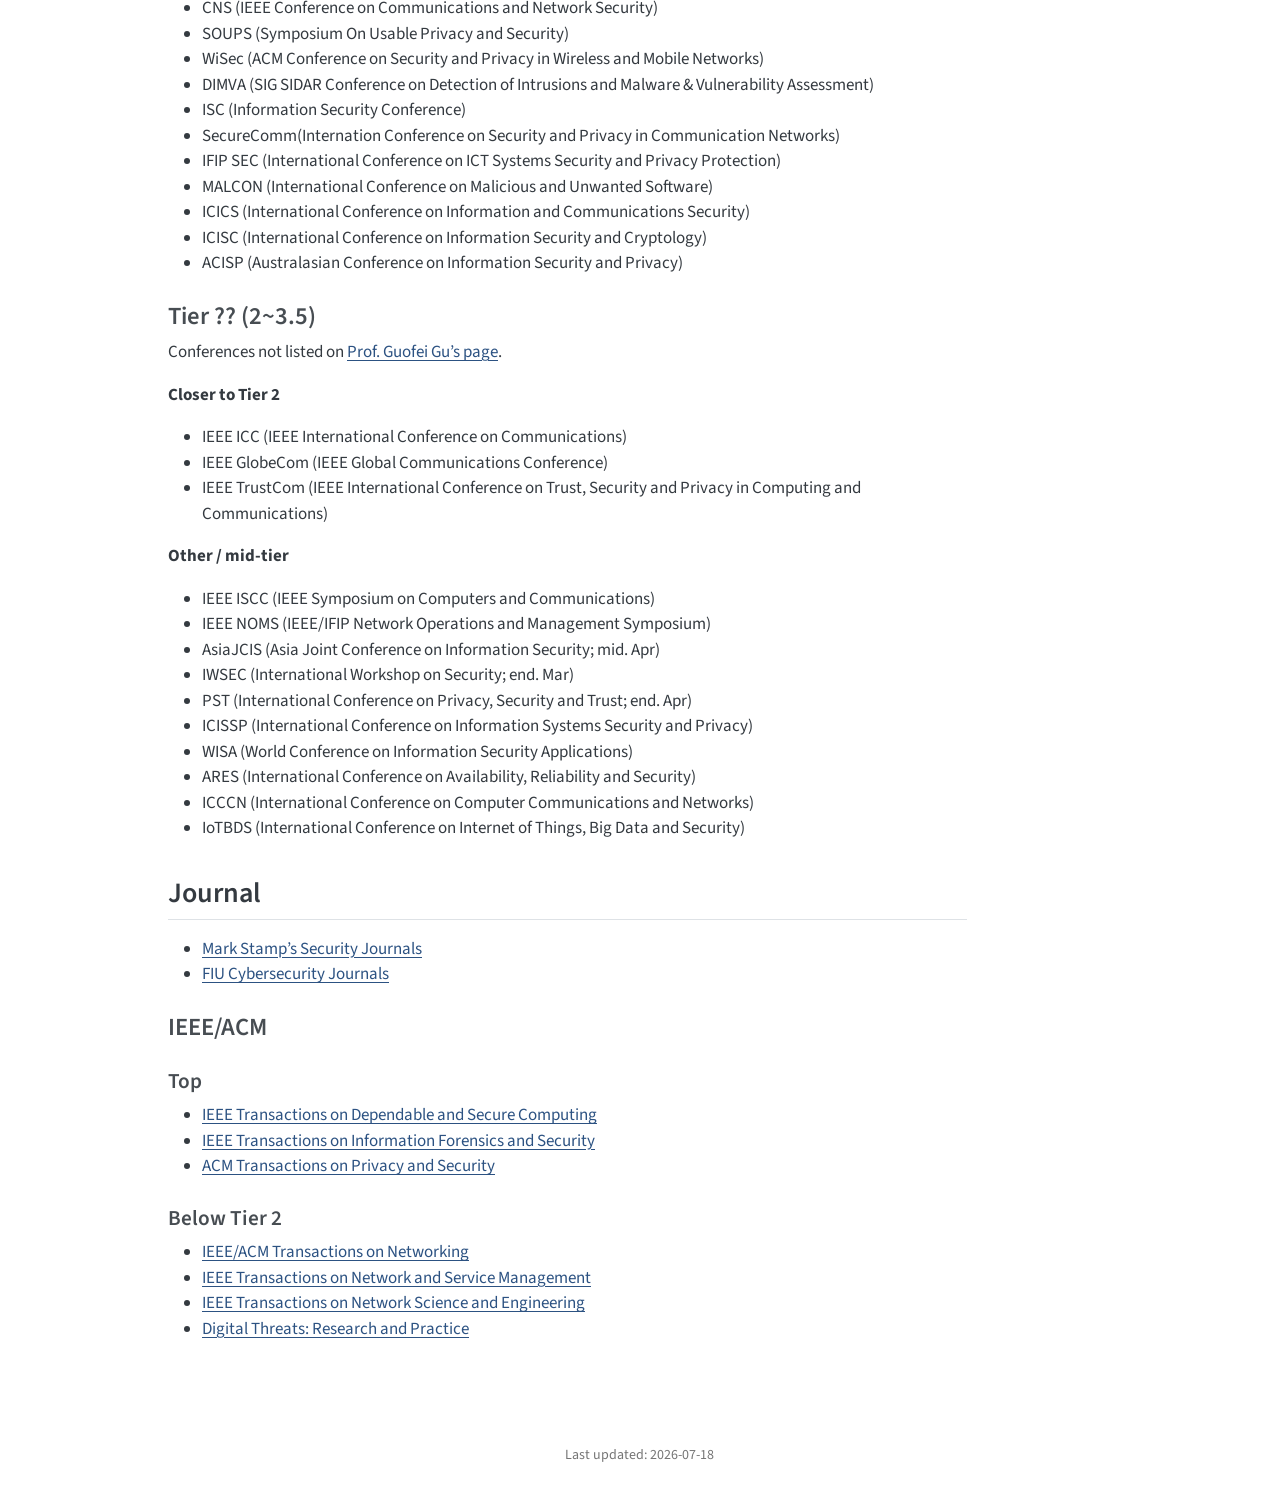
==== commit 6a45343b: "Add Conference DL page with YAML-driven table and deadline updates. Migrate HackMD conference data i" ====
--- a/docs/conferences/index.html
+++ b/docs/conferences/index.html
@@ -42,7 +42,7 @@
 <link href="../site_libs/quarto-html/quarto-syntax-highlighting-15634bcf2e68342d4ad2dfa704d543f6.css" rel="stylesheet" id="quarto-text-highlighting-styles">
 <script src="../site_libs/bootstrap/bootstrap.min.js"></script>
 <link href="../site_libs/bootstrap/bootstrap-icons.css" rel="stylesheet">
-<link href="../site_libs/bootstrap/bootstrap-0bc2f5f74567be1475d8dc1716fdbc39.min.css" rel="stylesheet" append-hash="true" id="quarto-bootstrap" data-mode="light">
+<link href="../site_libs/bootstrap/bootstrap-46273fd7ce56096d1d2d80dea6a4ead7.min.css" rel="stylesheet" append-hash="true" id="quarto-bootstrap" data-mode="light">
 <script id="quarto-search-options" type="application/json">{
   "location": "navbar",
   "copy-button": false,
@@ -117,8 +117,32 @@
 <div id="quarto-content" class="quarto-container page-columns page-rows-contents page-layout-article page-navbar">
 <!-- sidebar -->
 <!-- margin-sidebar -->
-    <div id="quarto-margin-sidebar" class="sidebar margin-sidebar zindex-bottom">
-        
+    <div id="quarto-margin-sidebar" class="sidebar margin-sidebar">
+        <nav id="TOC" role="doc-toc" class="toc-active">
+    <h2 id="toc-title">On this page</h2>
+   
+  <ul>
+  <li><a href="#conference-list-computer-security" id="toc-conference-list-computer-security" class="nav-link active" data-scroll-target="#conference-list-computer-security">Conference List (Computer Security)</a></li>
+  <li><a href="#workshop-deadlines" id="toc-workshop-deadlines" class="nav-link" data-scroll-target="#workshop-deadlines">Workshop Deadlines</a></li>
+  <li><a href="#domestic" id="toc-domestic" class="nav-link" data-scroll-target="#domestic">Domestic</a>
+  <ul class="collapse">
+  <li><a href="#workshop-notes-detail" id="toc-workshop-notes-detail" class="nav-link" data-scroll-target="#workshop-notes-detail">Workshop notes (detail)</a></li>
+  <li><a href="#poster-will-be-included-in-the-proceedings" id="toc-poster-will-be-included-in-the-proceedings" class="nav-link" data-scroll-target="#poster-will-be-included-in-the-proceedings">Poster (will be included in the proceedings)</a></li>
+  <li><a href="#network-measurement" id="toc-network-measurement" class="nav-link" data-scroll-target="#network-measurement">Network / Measurement</a></li>
+  </ul></li>
+  <li><a href="#by-tier" id="toc-by-tier" class="nav-link" data-scroll-target="#by-tier">By Tier</a>
+  <ul class="collapse">
+  <li><a href="#tier1" id="toc-tier1" class="nav-link" data-scroll-target="#tier1">Tier1</a></li>
+  <li><a href="#tier2" id="toc-tier2" class="nav-link" data-scroll-target="#tier2">Tier2</a></li>
+  <li><a href="#tier3" id="toc-tier3" class="nav-link" data-scroll-target="#tier3">Tier3</a></li>
+  <li><a href="#tier-23.5" id="toc-tier-23.5" class="nav-link" data-scroll-target="#tier-23.5">Tier ?? (2~3.5)</a></li>
+  </ul></li>
+  <li><a href="#journal" id="toc-journal" class="nav-link" data-scroll-target="#journal">Journal</a>
+  <ul class="collapse">
+  <li><a href="#ieeeacm" id="toc-ieeeacm" class="nav-link" data-scroll-target="#ieeeacm">IEEE/ACM</a></li>
+  </ul></li>
+  </ul>
+</nav>
     </div>
 <!-- main -->
 <main class="content" id="quarto-document-content">
@@ -148,16 +172,944 @@
 <i class="callout-icon"></i>
 </div>
 <div class="callout-title-container flex-fill">
-<span class="screen-reader-only">Note</span>Coming in Phase 2
+<span class="screen-reader-only">Note</span>About
 </div>
 </div>
 <div class="callout-body-container callout-body">
-<p>Conference deadline tables will be migrated from <code>rawdata_hackmd/conference_deadlines.md</code>. For now, see the <a href="https://hackmd.io/@gotchance/rJEW9rEoV">HackMD version</a>.</p>
+<p>This page was created by <a href="https://gotchance.github.io/">Chansu Han</a>. The main purpose is to track submission deadlines, rankings, and venues of conferences of interest. Information is updated occasionally and may be incomplete—please use it as a reference.</p>
 </div>
 </div>
-<p><a href="../index.html">← Back to Home</a></p>
-
-
+<p><strong>Ranking (Computer Security)</strong></p>
+<ul>
+<li><a href="https://research.com/conference-rankings/computer-science/computer-security-cryptography">Research.com — Best Computer Science Conferences for Computer Security and Cryptography</a></li>
+<li><a href="https://scholar.google.com/citations?view_op=top_venues&amp;hl=en&amp;vq=eng_computersecuritycryptography">Google Scholar — Top Publications for Computer Security &amp; Cryptography</a></li>
+<li><a href="http://faculty.cs.tamu.edu/guofei/sec_conf_stat.htm">Computer Security Conference Ranking and Statistic by Guofei Gu</a></li>
+<li><a href="http://jianying.space/conference-ranking.html">Top Cyber Security Conferences Ranking by Jianying Zhou</a></li>
+</ul>
+<p><strong>CFP Calendar</strong></p>
+<ul>
+<li><a href="https://sec-deadlines.github.io/">sec-deadlines.github.io</a></li>
+<li><a href="http://www.ieee-security.org/CFP/Cipher-Call-for-Papers.html">IEEE Cipher’s Calendar of Security and Privacy Related Events</a></li>
+<li><a href="http://www.wikicfp.com/cfp/">WikiCFP</a></li>
+</ul>
+<p><strong>Information of Conferences in Other Fields</strong></p>
+<ul>
+<li><a href="https://www.cs.ucsb.edu/~almeroth/conf/stats/">Networking Conferences Statistics</a></li>
+</ul>
+<p><strong>Ranking (Computer Science)</strong></p>
+<ul>
+<li><a href="https://research.com/conference-rankings/computer-science">Research.com — Top Computer Science Conferences</a></li>
+<li><a href="https://portal.core.edu.au/conf-ranks/">CORE Conference Rankings</a></li>
+<li><a href="https://scholar.google.es/citations?view_op=top_venues&amp;hl=en">Google Scholar — Top Publications</a></li>
+<li><a href="https://www.aminer.org/ranks/conf">AMiner — Conference Rank: Computer Science</a></li>
+<li><a href="http://www.conferenceranks.com/visualization/msar2014.html">Conference Ranks — Microsoft Academic field ratings</a></li>
+<li><a href="http://www.conferenceranks.com/index.html">Conference Ranks</a></li>
+</ul>
+<!-- Generated from conferences/data/conferences.yml — edit the YAML, not this file. -->
+<section id="conference-list-computer-security" class="level2">
+<h2 class="anchored" data-anchor-id="conference-list-computer-security">Conference List (Computer Security)</h2>
+<div class="table-scroll table-scroll-wide">
+<table class="caption-top table">
+<thead>
+<tr class="header">
+<th style="text-align: left;">Conf</th>
+<th style="text-align: left;">Approx. DL</th>
+<th style="text-align: left;">2027</th>
+<th style="text-align: left;">2026</th>
+<th style="text-align: left;">2025</th>
+<th style="text-align: left;">2024</th>
+<th style="text-align: left;">2023</th>
+<th style="text-align: left;">2022</th>
+<th style="text-align: left;">2021</th>
+<th style="text-align: left;">2020</th>
+</tr>
+</thead>
+<tbody>
+<tr class="odd">
+<td style="text-align: left;">ACM CCS (T1) <a href="https://scholar.google.com/citations?hl=en&amp;view_op=search_venues&amp;vq=%22ACM+Symposium+on+Computer+and+Communications+Security%22"><i class="bi bi-bar-chart-line" title="h5-index" aria-label="h5-index"></i></a></td>
+<td style="text-align: left;">Jan, Apr</td>
+<td style="text-align: left;"><a href="https://www.sigsac.org/ccs/CCS2027/">Oct TBA, Atlanta</a></td>
+<td style="text-align: left;"><a href="https://www.sigsac.org/ccs/CCS2026/">Nov 15-19, The Hague, Netherlands</a><br>DL: Jan 14, Apr 29</td>
+<td style="text-align: left;"><a href="https://www.sigsac.org/ccs/CCS2025/">Oct 13-17, Taipei, Taiwan</a></td>
+<td style="text-align: left;"><a href="https://www.sigsac.org/ccs/CCS2024/">Oct 14-18, Salt Lake City</a></td>
+<td style="text-align: left;"><a href="https://www.sigsac.org/ccs/CCS2023/">Nov 26-30, Copenhagen, Denmark</a></td>
+<td style="text-align: left;"><a href="https://www.sigsac.org/ccs/CCS2022/">Nov 7-11, LA</a></td>
+<td style="text-align: left;"><a href="https://sigsac.org/ccs/CCS2021/">Nov 14-19, Seoul, Korea</a></td>
+<td style="text-align: left;"><a href="https://sigsac.org/ccs/CCS2020/">Nov 9-13, Orlando</a></td>
+</tr>
+<tr class="even">
+<td style="text-align: left;">ESORICS (T2) <a href="https://scholar.google.com/citations?hl=en&amp;view_op=search_venues&amp;vq=European+Symposium+on+Research+in+Computer+Security"><i class="bi bi-bar-chart-line" title="h5-index" aria-label="h5-index"></i></a></td>
+<td style="text-align: left;">Jan, Apr</td>
+<td style="text-align: left;"></td>
+<td style="text-align: left;"><a href="https://sites.google.com/di.uniroma1.it/esorics2026/">Sep 14-18, Rome, Italy</a><br>DL: Jan 9, Apr 21</td>
+<td style="text-align: left;"><a href="https://esorics2025.sciencesconf.org/">Sep 22-26, Toulouse, France</a></td>
+<td style="text-align: left;"><a href="https://esorics2024.org/">Sep 16-20, Bydgoszcz, Poland</a></td>
+<td style="text-align: left;"><a href="https://esorics2023.org/">Sep 25-29, The Hague, Netherlands</a></td>
+<td style="text-align: left;"><a href="https://esorics2022.compute.dtu.dk/">Sep 26-30, Copenhagen, Denmark</a></td>
+<td style="text-align: left;"><a href="https://esorics2021.athene-center.de/">Oct 04–08, online</a><br>DL: Jan 12, May 12</td>
+<td style="text-align: left;"><a href="http://esorics2020.sccs.surrey.ac.uk/">Guildford, UK</a><br>DL: Apr 24</td>
+</tr>
+<tr class="odd">
+<td style="text-align: left;">ICICS (T3) <a href="https://scholar.google.com/citations?hl=en&amp;view_op=search_venues&amp;vq=International+Information+and+Communications+Security+Conference"><i class="bi bi-bar-chart-line" title="h5-index" aria-label="h5-index"></i></a></td>
+<td style="text-align: left;">Mar, Jun</td>
+<td style="text-align: left;"></td>
+<td style="text-align: left;"><a href="https://sulab-sever.u-aizu.ac.jp/icics2026/">Oct 27-30, Fukui, Japan</a></td>
+<td style="text-align: left;"><a href="https://www.icics2025.org/">Oct 29-31, Nanjing, China</a></td>
+<td style="text-align: left;"><a href="https://icics2024.aegean.gr/">Aug 26-28, Mytilene, Greece</a></td>
+<td style="text-align: left;"><a href="https://icics23.nankai.edu.cn/">Nov 18-20, Tianjin, China</a><br>DL: Apr 6</td>
+<td style="text-align: left;"><a href="https://icics2022.cyber.kent.ac.uk/">Sep 5-8, Canterbury, UK</a><br>DL: Apr 11</td>
+<td style="text-align: left;"><a href="https://www.icics.cn/">Sep 17-19, Chongqing, China</a><br>DL: May 22</td>
+<td style="text-align: left;"><a href="http://icics2020.compute.dtu.dk/">Copenhagen, Denmark</a></td>
+</tr>
+<tr class="even">
+<td style="text-align: left;">NDSS (T1) <a href="https://scholar.google.com/citations?hl=en&amp;view_op=search_venues&amp;vq=Network+and+Distributed+System+Security+Symposium"><i class="bi bi-bar-chart-line" title="h5-index" aria-label="h5-index"></i></a></td>
+<td style="text-align: left;">May, Aug</td>
+<td style="text-align: left;"><a href="https://www.ndss-symposium.org/ndss2027/">Mar 22-26, Seoul, Korea</a><br>DL: May 6, Aug 19</td>
+<td style="text-align: left;"><a href="https://www.ndss-symposium.org/ndss2026/">Feb 23-27, San Diego</a></td>
+<td style="text-align: left;"><a href="https://www.ndss-symposium.org/ndss2025/">Feb 23-28, San Diego</a></td>
+<td style="text-align: left;"><a href="https://www.ndss-symposium.org/ndss2024/">Feb 26-Mar 1, San Diego</a></td>
+<td style="text-align: left;"><a href="https://www.ndss-symposium.org/ndss2023/">Feb 27-Mar 3, San Diego, CA</a></td>
+<td style="text-align: left;"><a href="https://www.ndss-symposium.org/ndss2022/">Feb 27–Mar 3, San Diego, CA</a></td>
+<td style="text-align: left;"><a href="https://www.ndss-symposium.org/ndss-2021/">Feb 21–24, online</a></td>
+<td style="text-align: left;"><a href="https://www.ndss-symposium.org/ndss2020/">Feb 23-26, San Diego, CA</a></td>
+</tr>
+<tr class="odd">
+<td style="text-align: left;">IEEE S&amp;P (T1) <a href="https://scholar.google.com/citations?hl=en&amp;view_op=search_venues&amp;vq=%22IEEE+Symposium+on+Security+and+Privacy%22"><i class="bi bi-bar-chart-line" title="h5-index" aria-label="h5-index"></i></a></td>
+<td style="text-align: left;">Jun, Nov</td>
+<td style="text-align: left;"><a href="https://sp2027.ieee-security.org/">May TBA, Montreal, Canada</a><br>DL: Jun 11, Nov 17</td>
+<td style="text-align: left;"><a href="https://sp2026.ieee-security.org/">May 18-21, San Francisco</a></td>
+<td style="text-align: left;"><a href="https://sp2025.ieee-security.org/">May 12-14, San Francisco, CA</a></td>
+<td style="text-align: left;"><a href="https://sp2024.ieee-security.org/">May 20-22, San Francisco</a></td>
+<td style="text-align: left;"><a href="https://www.ieee-security.org/TC/SP2023/">May 22-26, San Francisco, CA</a></td>
+<td style="text-align: left;"><a href="https://www.ieee-security.org/TC/SP2022/">May 22-26, San Francisco, CA</a></td>
+<td style="text-align: left;"><a href="https://www.ieee-security.org/TC/SP2021/">May 23-27, online</a></td>
+<td style="text-align: left;"><a href="https://www.ieee-security.org/TC/SP2020/">May 18-20, San Francisco, CA</a></td>
+</tr>
+<tr class="even">
+<td style="text-align: left;">IEEE CSF (T2) <a href="https://scholar.google.com/citations?hl=en&amp;view_op=search_venues&amp;vq=IEEE+Computer+Security+Foundations+Symposium"><i class="bi bi-bar-chart-line" title="h5-index" aria-label="h5-index"></i></a></td>
+<td style="text-align: left;">Jul, Oct, Jan</td>
+<td style="text-align: left;"><a href="https://csf2027.ieee-security.org/">TBA, 2027</a><br>DL: Aug 3, Oct 15, Jan 28</td>
+<td style="text-align: left;"><a href="https://csf2026.ieee-security.org/">Jul 26-29, Lisbon, Portugal</a></td>
+<td style="text-align: left;"><a href="https://www.ieee-security.org/TC/CSF2025/">Jun 16-20, Santa Cruz, CA</a></td>
+<td style="text-align: left;"><a href="https://www.ieee-security.org/TC/CSF2024/">Jul 8-12, Enschede, Netherlands</a></td>
+<td style="text-align: left;"><a href="https://www.ieee-security.org/TC/CSF2023/">Jul 9-13, Dubrovnik, Croatia</a></td>
+<td style="text-align: left;"><a href="https://www.ieee-security.org/TC/CSF2022/">Aug 7-10, Haifa, Israel</a></td>
+<td style="text-align: left;"><a href="https://www.ieee-security.org/TC/CSF2021/">Jun 21-25, online</a></td>
+<td style="text-align: left;"><a href="https://www.ieee-security.org/TC/CSF2020/">Jun 22-26, online</a></td>
+</tr>
+<tr class="odd">
+<td style="text-align: left;">USENIX Security (T1) <a href="https://scholar.google.com/citations?hl=en&amp;view_op=search_venues&amp;vq=USENIX+Security+Symposium"><i class="bi bi-bar-chart-line" title="h5-index" aria-label="h5-index"></i></a></td>
+<td style="text-align: left;">Aug, Jan</td>
+<td style="text-align: left;"><a href="https://www.usenix.org/conference/usenixsecurity27">Aug 11-13, Denver, CO</a><br>DL: Aug 25, Jan 26</td>
+<td style="text-align: left;"><a href="https://www.usenix.org/conference/usenixsecurity26">Aug 12-14, Baltimore, MD</a><br>DL: Feb 5</td>
+<td style="text-align: left;"><a href="https://www.usenix.org/conference/usenixsecurity25">Aug 13-15, Seattle</a></td>
+<td style="text-align: left;"><a href="https://www.usenix.org/conference/usenixsecurity24">Aug 14-16, Philadelphia</a></td>
+<td style="text-align: left;"><a href="https://www.usenix.org/conference/usenixsecurity23">Aug 9-11, Anaheim, CA</a></td>
+<td style="text-align: left;"><a href="https://www.usenix.org/conference/usenixsecurity22">Aug 10–12, Boston, MA</a></td>
+<td style="text-align: left;"><a href="https://www.usenix.org/conference/usenixsecurity21">Aug 11–13, online</a></td>
+<td style="text-align: left;"><a href="https://www.usenix.org/conference/usenixsecurity20">Aug 12–14, Boston, MA</a></td>
+</tr>
+<tr class="even">
+<td style="text-align: left;">ACM AsiaCCS (T2) <a href="https://scholar.google.com/citations?hl=en&amp;view_op=search_venues&amp;vq=ACM+ASIA+Conference+on+Computer+and+Communications+Security"><i class="bi bi-bar-chart-line" title="h5-index" aria-label="h5-index"></i></a></td>
+<td style="text-align: left;">Aug, Dec</td>
+<td style="text-align: left;"><a href="https://asiaccs2027.cityu.edu.mo/">Jul 12-16, Macau, China</a><br>DL: Aug 21, Dec 11</td>
+<td style="text-align: left;"><a href="https://asiaccs2026.cse.iitkgp.ac.in/home/">Jun 1-5, Bangalore, India</a><br>DL: Aug 25, Dec 12</td>
+<td style="text-align: left;"><a href="https://asiaccs2025.hust.edu.vn/">Aug 25-29, Hanoi, Vietnam</a></td>
+<td style="text-align: left;"><a href="https://asiaccs2024.sutd.edu.sg/">Jul 1-5, Singapore</a></td>
+<td style="text-align: left;"><a href="https://asiaccs2023.org/">Jul 10-14, Melbourne, Australia</a></td>
+<td style="text-align: left;"><a href="https://asiaccs2022.conferenceservice.jp/">May 30-Jun 3, Nagasaki</a><br>DL: Jul 30, Nov 19</td>
+<td style="text-align: left;"><a href="https://asiaccs2021.comp.polyu.edu.hk/">Jun 7-11, online</a><br>DL: 21 Aug, 11 Dec</td>
+<td style="text-align: left;"><a href="https://asiaccs2020.cs.nthu.edu.tw/">Oct 5-9, Taipei, Taiwan</a></td>
+</tr>
+<tr class="odd">
+<td style="text-align: left;">ACNS (T3) <a href="https://scholar.google.com/citations?hl=en&amp;view_op=search_venues&amp;vq=Applied+Cryptography+and+Network+Security"><i class="bi bi-bar-chart-line" title="h5-index" aria-label="h5-index"></i></a></td>
+<td style="text-align: left;">Sep, Jan</td>
+<td style="text-align: left;"><a href="https://acns2027.isg.rhul.ac.uk/">Jun 28-Jul 1, Egham, UK</a><br>DL: Sep 24, Jan 21</td>
+<td style="text-align: left;"><a href="https://acns2026.github.io/">Jun 22-25, Stony Brook, NY</a></td>
+<td style="text-align: left;"><a href="http://acns2025.fordaysec.de/">Jun 23-26, Munich, Germany</a></td>
+<td style="text-align: left;"><a href="https://wp.nyu.edu/acns2024/">Mar 5-8, Abu Dhabi, UAE</a></td>
+<td style="text-align: left;"><a href="https://sulab-sever.u-aizu.ac.jp/acns2023/">Jun 19-22, Kyoto, Japan</a></td>
+<td style="text-align: left;"><a href="https://sites.google.com/di.uniroma1.it/acns2022/">Jun 20-23, Rome, Italy</a></td>
+<td style="text-align: left;"><a href="http://sulab-sever.u-aizu.ac.jp/ACNS2021/index.html">Jun 21-24, online</a></td>
+<td style="text-align: left;"><a href="https://sites.google.com/di.uniroma1.it/ACNS2020/home">Oct 19-22, online</a></td>
+</tr>
+<tr class="even">
+<td style="text-align: left;">ACM WiSec (T3)</td>
+<td style="text-align: left;">Nov, Mar</td>
+<td style="text-align: left;"></td>
+<td style="text-align: left;"><a href="https://wisec26.events.cispa.de/">Jun 30-Jul 3, Saarbrücken, Germany</a><br>DL: Nov 18, Mar 3</td>
+<td style="text-align: left;"><a href="https://wisec2025.gmu.edu/">Jun 30-Jul 3, Arlington, VA</a></td>
+<td style="text-align: left;"><a href="https://wisec2024.kaist.ac.kr/">May 27-30, Seoul, Korea</a></td>
+<td style="text-align: left;"><a href="https://wisec2023.surrey.ac.uk/home/">May 29-Jun 1, Guildford, UK</a></td>
+<td style="text-align: left;"><a href="https://wisec2022.cs.utsa.edu/">May 16-19, San Antonio, TX</a><br>DL: Feb 12</td>
+<td style="text-align: left;"><a href="https://sites.nyuad.nyu.edu/wisec21/">Jun 28-Jul 2, online</a><br>DL: Mar 25</td>
+<td style="text-align: left;"><a href="https://wisec2020.ins.jku.at/">Jul 8-10, online</a><br>DL: Mar 13</td>
+</tr>
+<tr class="odd">
+<td style="text-align: left;">ACISP (T3) <a href="https://scholar.google.com/citations?hl=en&amp;view_op=search_venues&amp;vq=ACISP"><i class="bi bi-bar-chart-line" title="h5-index" aria-label="h5-index"></i></a></td>
+<td style="text-align: left;">Nov, Feb</td>
+<td style="text-align: left;"></td>
+<td style="text-align: left;"><a href="https://acisp.org/index.html">Jul 6-9, Perth, Australia</a></td>
+<td style="text-align: left;"><a href="https://uow-ic2.github.io/acisp2025/">Jul 14-16, Wollongong, Australia</a></td>
+<td style="text-align: left;"><a href="https://www.qut.edu.au/about/faculty-of-science/school-of-computer-science/acisp">Jul 15-17, Sydney, Australia</a></td>
+<td style="text-align: left;"><a href="https://www.qut.edu.au/about/faculty-of-science/school-of-computer-science/acisp">Jul 5-7, Brisbane, Australia</a><br>DL: Feb 13</td>
+<td style="text-align: left;"><a href="https://uow-ic2.github.io/acisp2022/">Nov 28-30, Wollongong, Australia</a><br>DL: Feb 21</td>
+<td style="text-align: left;"><a href="https://data61dsslab.github.io/acisp2021/">Jul 7-9, Perth, Australia</a><br>DL: Feb 15</td>
+<td style="text-align: left;"><a href="http://nsclab.org/acisp2020/cfp.html">Perth, Australia</a></td>
+</tr>
+<tr class="even">
+<td style="text-align: left;">IMC (T2) <a href="https://scholar.google.com/citations?hl=en&amp;view_op=search_venues&amp;vq=Internet+Measurement+Conference"><i class="bi bi-bar-chart-line" title="h5-index" aria-label="h5-index"></i></a></td>
+<td style="text-align: left;">Nov, Apr</td>
+<td style="text-align: left;"></td>
+<td style="text-align: left;"><a href="https://conferences.sigcomm.org/imc/2026/">Oct 12-16, Karlsruhe, Germany</a><br>DL: Nov 20, Apr 29</td>
+<td style="text-align: left;"><a href="https://conferences.sigcomm.org/imc/2025/">Oct 28-31, Madison, WI</a></td>
+<td style="text-align: left;"><a href="https://conferences.sigcomm.org/imc/2024/">Nov 4-6, Madrid, Spain</a><br>DL: May 15</td>
+<td style="text-align: left;"><a href="https://conferences.sigcomm.org/imc/2023/">Oct 24-26, Montreal, Canada</a><br>DL: May 26</td>
+<td style="text-align: left;"><a href="https://conferences.sigcomm.org/imc/2022/">Oct 25-27, Nice, France</a><br>DL: May 18</td>
+<td style="text-align: left;"><a href="https://conferences.sigcomm.org/imc/2021/">Nov 2-4, online</a><br>DL: May 26</td>
+<td style="text-align: left;"><a href="https://conferences.sigcomm.org/imc/2020/">Oct 27-29, Pittsburgh, PA</a><br>DL: May 26</td>
+</tr>
+<tr class="odd">
+<td style="text-align: left;">ACM CoNEXT <a href="https://scholar.google.com/citations?hl=en&amp;view_op=search_venues&amp;vq=CoNEXT"><i class="bi bi-bar-chart-line" title="h5-index" aria-label="h5-index"></i></a></td>
+<td style="text-align: left;">Dec, Jun</td>
+<td style="text-align: left;"></td>
+<td style="text-align: left;"><a href="https://conferences.sigcomm.org/co-next/2026/#!/home">Dec 7-11, Utrecht, Netherlands</a><br>DL: Dec 12, Jun 5</td>
+<td style="text-align: left;"><a href="https://conferences.sigcomm.org/co-next/2025/#!/home">Dec 1-4, Hong Kong</a></td>
+<td style="text-align: left;"><a href="https://conferences.sigcomm.org/co-next/2024/#!/home">Dec 9-12, LA</a></td>
+<td style="text-align: left;"><a href="http://conferences.sigcomm.org/co-next/2023/#!/home">Dec 5-8, Paris, France</a></td>
+<td style="text-align: left;"><a href="https://conferences2.sigcomm.org/co-next/2022/#!/home">Dec 6-9, Rome, Italy</a><br>DL: Jun 29</td>
+<td style="text-align: left;"><a href="https://conferences.sigcomm.org/co-next/2021/#!/home">Dec 6-10, Munich, Germany</a><br>DL: Jun 28</td>
+<td style="text-align: left;"><a href="https://conferences.sigcomm.org/co-next/2020/#!/home">Dec 1-4, Barcelona, Spain</a><br>DL: Jun 24</td>
+</tr>
+<tr class="even">
+<td style="text-align: left;">DIMVA (T3)</td>
+<td style="text-align: left;">Dec, Feb</td>
+<td style="text-align: left;"></td>
+<td style="text-align: left;"><a href="https://dimva.org/dimva2026/">Jul 1-3, Chania, Greece</a><br>DL: Dec 10, Feb 11</td>
+<td style="text-align: left;"><a href="https://www.dimva.org/dimva2025/">Jul 9-11, Graz, Austria</a></td>
+<td style="text-align: left;"><a href="https://www.dimva.org/dimva2024/">Jul 17-19, Lausanne, Switzerland</a></td>
+<td style="text-align: left;"><a href="https://dimva2023.de/">Jul 12-14, Hamburg, Germany</a></td>
+<td style="text-align: left;"><a href="https://sites.unica.it/dimva2022/">Jun 29-Jul 1, Cagliari, Italy</a><br>DL: Mar 17</td>
+<td style="text-align: left;"><a href="https://dimva2021.campus.ciencias.ulisboa.pt/">Jul 14-16, Lisboa, Portugal</a><br>DL: Feb 23</td>
+<td style="text-align: left;"><a href="https://dimva2020.campus.ciencias.ulisboa.pt/">Jun 4-26, Lisboa, Portugal</a></td>
+</tr>
+<tr class="odd">
+<td style="text-align: left;">SecureComm (T3) <a href="https://scholar.google.com/citations?hl=en&amp;view_op=search_venues&amp;vq=Security+and+Privacy+in+Communication+Networks"><i class="bi bi-bar-chart-line" title="h5-index" aria-label="h5-index"></i></a></td>
+<td style="text-align: left;">Jan, Feb</td>
+<td style="text-align: left;"></td>
+<td style="text-align: left;"><a href="https://securecomm.eai-conferences.org/2026/">Jul 21-24, Lancaster, UK</a><br>DL: Jan 15, Feb 15</td>
+<td style="text-align: left;"><a href="https://securecomm.eai-conferences.org/2025/">Jul 4-6, Xiangtan, China</a><br>DL: Apr 10</td>
+<td style="text-align: left;"><a href="https://securecomm.eai-conferences.org/2024/">Oct 28-30, Dubai, UAE</a><br>DL: May 10</td>
+<td style="text-align: left;"><a href="https://securecomm.eai-conferences.org/2023/">Oct 19-21, Hong Kong</a><br>DL: May 20</td>
+<td style="text-align: left;"><a href="https://securecomm.eai-conferences.org/2022/">Oct 17-19, Kansas City</a><br>DL: Apr 17</td>
+<td style="text-align: left;"><a href="https://securecomm.eai-conferences.org/2021/">Sep 6-9, Canterbury, UK</a><br>DL: Mar 15</td>
+<td style="text-align: left;"><a href="https://securecomm.eai-conferences.org/2020/">Oct 21-23, Washington</a></td>
+</tr>
+<tr class="even">
+<td style="text-align: left;"><strong>Multi-Cycle (above)</strong></td>
+<td style="text-align: left;"></td>
+<td style="text-align: left;"></td>
+<td style="text-align: left;"></td>
+<td style="text-align: left;"></td>
+<td style="text-align: left;"></td>
+<td style="text-align: left;"></td>
+<td style="text-align: left;"></td>
+<td style="text-align: left;"></td>
+<td style="text-align: left;"></td>
+</tr>
+<tr class="odd">
+<td style="text-align: left;"><strong>Single-Cycle (below)</strong></td>
+<td style="text-align: left;"></td>
+<td style="text-align: left;"></td>
+<td style="text-align: left;"></td>
+<td style="text-align: left;"></td>
+<td style="text-align: left;"></td>
+<td style="text-align: left;"></td>
+<td style="text-align: left;"></td>
+<td style="text-align: left;"></td>
+<td style="text-align: left;"></td>
+</tr>
+<tr class="even">
+<td style="text-align: left;">CODASPY (T3) <a href="https://scholar.google.com/citations?hl=en&amp;view_op=search_venues&amp;vq=ACM+Conference+on+Data+and+Application+Security+and+Privacy"><i class="bi bi-bar-chart-line" title="h5-index" aria-label="h5-index"></i></a></td>
+<td style="text-align: left;">beg. Jan</td>
+<td style="text-align: left;"></td>
+<td style="text-align: left;"><a href="https://www.codaspy.org/2026/">Jun 23-25, Frankfurt, Germany</a><br>DL: Jan 2</td>
+<td style="text-align: left;"><a href="https://www.codaspy.org/2025/">Jun 4-6, Pittsburgh</a><br>DL: Dec 6, 2024</td>
+<td style="text-align: left;"><a href="https://www.codaspy.org/2024/">Jun 19-21, Porto, Portugal</a><br>DL: Dec 29, 2023</td>
+<td style="text-align: left;"><a href="http://www.codaspy.org/2023/">Apr 24-26, Charlotte</a><br>DL: Oct 17</td>
+<td style="text-align: left;"><a href="http://www.codaspy.org/2022/">Apr 24-26</a><br>DL: Oct 4, 2021</td>
+<td style="text-align: left;"><a href="http://www.codaspy.org/2021/">Apr 26-28, online</a><br>DL: Oct 1, 2020</td>
+<td style="text-align: left;"><a href="http://www.codaspy.org/2020/">Aug 3-4, online</a><br>DL: Sep 23</td>
+</tr>
+<tr class="odd">
+<td style="text-align: left;">USENIX SOUPS (T3) <a href="https://scholar.google.com/citations?hl=en&amp;view_op=search_venues&amp;vq=Usable+Privacy+and+Security"><i class="bi bi-bar-chart-line" title="h5-index" aria-label="h5-index"></i></a></td>
+<td style="text-align: left;">mid. Feb</td>
+<td style="text-align: left;"></td>
+<td style="text-align: left;"><a href="https://soups.page/">Aug 23-26, Hannover, Germany</a><br>DL: Feb 19</td>
+<td style="text-align: left;"></td>
+<td style="text-align: left;"><a href="https://www.usenix.org/conference/soups2024">Aug 11-13, Philadelphia</a><br>DL: Feb 15</td>
+<td style="text-align: left;"><a href="https://www.usenix.org/conference/soups2023">Aug 6-8, Anaheim</a><br>DL: Feb 16</td>
+<td style="text-align: left;"><a href="https://www.usenix.org/conference/soups2022">Aug 7-9, Boston, MA</a><br>DL: Feb 17</td>
+<td style="text-align: left;"><a href="https://www.usenix.org/conference/soups2021">Aug 8–10, Vancouver, Canada</a><br>DL: Feb 25</td>
+<td style="text-align: left;"><a href="https://www.usenix.org/conference/soups2020">Aug 9–11, Boston, MA</a></td>
+</tr>
+<tr class="even">
+<td style="text-align: left;">IEEE ISCC <a href="https://scholar.google.com/citations?hl=en&amp;view_op=search_venues&amp;vq=%22IEEE+Symposium+on+Computers+and+Communications%22"><i class="bi bi-bar-chart-line" title="h5-index" aria-label="h5-index"></i></a></td>
+<td style="text-align: left;">mid. Feb</td>
+<td style="text-align: left;"></td>
+<td style="text-align: left;"><a href="https://ieee-iscc.computer.org/2026/">Jun 23-26, Vilamoura, Portugal</a><br>DL: Feb 20, 2026</td>
+<td style="text-align: left;"><a href="https://ieee-iscc.computer.org/2025/">Jul 2-5, Bologna, Italy</a><br>DL: Jan 10</td>
+<td style="text-align: left;"><a href="https://attend.ieee.org/iscc-2024/">Jun 26-29, Paris, France</a><br>DL: Feb 23</td>
+<td style="text-align: left;"><a href="https://2023.ieee-iscc.org/">Jul 9-12, Tunis, Tunisia</a><br>DL: Apr 9</td>
+<td style="text-align: left;"><a href="https://iscc2022.unipi.gr/">Jun 30-Jul3, Rhodes, Greece</a><br>DL: Mar 14</td>
+<td style="text-align: left;"><a href="https://iscc2021.unipi.gr/index.php">Sep 5-8, Athens, Greece</a><br>DL: May 15</td>
+<td style="text-align: left;"><a href="https://iscc2020.live-website.com/home">Jul 7-10, Rennes, France</a></td>
+</tr>
+<tr class="odd">
+<td style="text-align: left;">IEEE COMPSAC <a href="https://scholar.google.com/citations?hl=en&amp;view_op=search_venues&amp;vq=COMPSAC"><i class="bi bi-bar-chart-line" title="h5-index" aria-label="h5-index"></i></a></td>
+<td style="text-align: left;">mid. Feb</td>
+<td style="text-align: left;"></td>
+<td style="text-align: left;"><a href="https://ieeecompsac.computer.org/2026/">Jul 13-17, Madrid, Spain</a><br>DL: Feb 20, 2026</td>
+<td style="text-align: left;"><a href="https://ieeecompsac.computer.org/2025/">Jul 8-11, Toronto, Canada</a><br>DL: Jan 31</td>
+<td style="text-align: left;"><a href="https://ieeecompsac.computer.org/2024/">Jul 2-4, Osaka, Japan</a><br>DL: Feb 15</td>
+<td style="text-align: left;"><a href="https://ieeecompsac.computer.org/2023/">Jun 26-30, Torino, Italy</a><br>DL: Feb 15</td>
+<td style="text-align: left;"><a href="https://ieeecompsac.computer.org/2022/">Jun 27-Jul 1, online</a><br>DL: Feb 18</td>
+<td style="text-align: left;"><a href="https://ieeecompsac.computer.org/2021/sept/">Jul 12-16, online</a><br>DL: Feb 18</td>
+<td style="text-align: left;"></td>
+</tr>
+<tr class="even">
+<td style="text-align: left;">IoTBDS <a href="https://scholar.google.com/citations?hl=en&amp;view_op=search_venues&amp;vq=%22International+Conference+on+Internet+of+Things+and+Big+Data%22"><i class="bi bi-bar-chart-line" title="h5-index" aria-label="h5-index"></i></a></td>
+<td style="text-align: left;">mid. Mar</td>
+<td style="text-align: left;"></td>
+<td style="text-align: left;"><a href="https://iotbds.scitevents.org/">May 21-23, Benidorm, Spain</a><br>DL: Mar 17</td>
+<td style="text-align: left;"><a href="https://iotbds.scitevents.org/Home.aspx">Apr 6-8, Porto, Portugal</a><br>DL: Dec 13, 2024</td>
+<td style="text-align: left;"><a href="https://iotbds.scitevents.org/Home.aspx">Apr 28-30, Angers, France</a><br>DL: Dec 13</td>
+<td style="text-align: left;"><a href="https://iotbds.scitevents.org/Home.aspx">Apr 21-23, Prague, Czech</a><br>DL: Nov 18, 2022</td>
+<td style="text-align: left;"></td>
+<td style="text-align: left;"></td>
+<td style="text-align: left;"></td>
+</tr>
+<tr class="odd">
+<td style="text-align: left;">ICCCN <a href="https://scholar.google.com/citations?hl=en&amp;view_op=search_venues&amp;vq=International+Conference+on+Computer+Communications+and+Networks"><i class="bi bi-bar-chart-line" title="h5-index" aria-label="h5-index"></i></a></td>
+<td style="text-align: left;">mid. Mar</td>
+<td style="text-align: left;"></td>
+<td style="text-align: left;"><a href="http://www.icccn.org/">Jul 27-30, Honolulu, Hawaii</a><br>DL: Mar 13</td>
+<td style="text-align: left;"><a href="http://www.icccn.org/index.html">Aug 4-7, Tokyo, Japan</a><br>DL: Feb 13</td>
+<td style="text-align: left;"><a href="http://www.icccn.org/index.html">Jul 29-31, Big Island, Hawaii</a><br>DL: Mar 1</td>
+<td style="text-align: left;"><a href="http://www.icccn.org/index.html">Jul 24-26, Waikiki Beach</a><br>DL: Mar 17</td>
+<td style="text-align: left;"><a href="http://www.icccn.org/">Jul 25-28, online</a><br>DL: Mar 20</td>
+<td style="text-align: left;"><a href="http://www.icccn.org/icccn21/index.html">Jul 19-22, online</a><br>DL: Mar 5</td>
+<td style="text-align: left;"></td>
+</tr>
+<tr class="even">
+<td style="text-align: left;">ARES <a href="https://scholar.google.com/citations?hl=en&amp;view_op=search_venues&amp;vq=International+Conference+on+Availability%2C+Reliability+and+Security"><i class="bi bi-bar-chart-line" title="h5-index" aria-label="h5-index"></i></a></td>
+<td style="text-align: left;">mid. Mar</td>
+<td style="text-align: left;"></td>
+<td style="text-align: left;"><a href="https://www.ares-conference.eu/">Aug 24-27, Linköping, Sweden</a><br>DL: Mar 9</td>
+<td style="text-align: left;"><a href="https://2025.ares-conference.eu/">Aug 11-14, Ghent, Belgium</a><br>DL: Mar 11</td>
+<td style="text-align: left;"><a href="https://www.ares-conference.eu/">Jul 30-Aug 2, Vienna, Austria</a><br>DL: Feb 28</td>
+<td style="text-align: left;"><a href="https://www.ares-conference.eu/cfp2023/">Aug 29-Sep 1, Benevento, Italy</a><br>DL: Mar 16</td>
+<td style="text-align: left;"><a href="https://www.ares-conference.eu/">Aug 23-26, Vienna, Austria</a></td>
+<td style="text-align: left;"><a href="https://www.ares-conference.eu/">Aug 17-20, online</a><br>DL: Mar 25</td>
+<td style="text-align: left;"></td>
+</tr>
+<tr class="odd">
+<td style="text-align: left;">TMA <a href="https://scholar.google.com/citations?hl=en&amp;view_op=search_venues&amp;vq=Traffic+Measurement+and+Analysis"><i class="bi bi-bar-chart-line" title="h5-index" aria-label="h5-index"></i></a></td>
+<td style="text-align: left;">end. Mar</td>
+<td style="text-align: left;"></td>
+<td style="text-align: left;"><a href="https://tma.ifip.org/2026/">Jun 29-Jul 2, Delft, Netherlands</a><br>DL: Mar 28</td>
+<td style="text-align: left;"><a href="https://tma.ifip.org/2025/">Jun 10-13, Copenhagen, Denmark</a><br>DL: Mar 28</td>
+<td style="text-align: left;"><a href="https://tma.ifip.org/2024/">May 21-24, Dresden, Germany</a><br>DL: Mar 8</td>
+<td style="text-align: left;"><a href="https://tma.ifip.org/2023/">Jun 26-29, Napoli, Italy</a><br>DL: Mar 27</td>
+<td style="text-align: left;"><a href="https://tma.ifip.org/2022/">Jun 27-Jul 1, Enschede, Netherlands</a><br>DL: Mar 3</td>
+<td style="text-align: left;"><a href="https://tma.ifip.org/2021/">Sep 13-15, online</a><br>DL: Mar 26</td>
+<td style="text-align: left;"><a href="https://tma.ifip.org/2020/">Berlin, Germany</a></td>
+</tr>
+<tr class="even">
+<td style="text-align: left;">RAID (T2) <a href="https://scholar.google.com/citations?hl=en&amp;view_op=search_venues&amp;vq=Research+in+Attacks"><i class="bi bi-bar-chart-line" title="h5-index" aria-label="h5-index"></i></a></td>
+<td style="text-align: left;">mid. Apr</td>
+<td style="text-align: left;"></td>
+<td style="text-align: left;"><a href="https://raid2026.org/">Oct 11-14, Lancaster, UK</a><br>DL: Apr 16</td>
+<td style="text-align: left;"><a href="https://raid2025.github.io/">Oct 19-22, Gold Coast, Australia</a><br>DL: Apr 17</td>
+<td style="text-align: left;"><a href="https://raid2024.github.io/">Sep 30-Oct 2, Padua, Italy</a><br>DL: Apr 9</td>
+<td style="text-align: left;"><a href="https://raid2023.org/welcome.html">Oct 16-18, Hong Kong</a><br>DL: Mar 29</td>
+<td style="text-align: left;"><a href="https://raid2022.cs.ucy.ac.cy/index.html">Oct 26-28, Limassol, Cyprus</a><br>DL: Apr 7</td>
+<td style="text-align: left;"><a href="https://raid2021.org/">Oct 6-8, San Sebastian, Spain</a><br>DL: Mar 26</td>
+<td style="text-align: left;"><a href="https://raid2020.org/">Oct 14-16, San Sebastian, Spain</a><br>DL: Apr 7</td>
+</tr>
+<tr class="odd">
+<td style="text-align: left;">PST (T3) <a href="https://scholar.google.com/citations?hl=en&amp;view_op=search_venues&amp;vq=%22Conference+on+Privacy%2C+Security+and+Trust%22"><i class="bi bi-bar-chart-line" title="h5-index" aria-label="h5-index"></i></a></td>
+<td style="text-align: left;">end. Apr</td>
+<td style="text-align: left;"></td>
+<td style="text-align: left;"><a href="https://pstnet.ca/pst2026/">Aug 26-28, Ottawa, Canada</a><br>DL: Apr 28</td>
+<td style="text-align: left;"><a href="https://pstnet.ca/">Aug 26-28, Fredericton, Canada</a><br>DL: Apr 4</td>
+<td style="text-align: left;"><a href="https://pstnet.ca/">Aug 28-30, Sydney, Australia</a><br>DL: May 1</td>
+<td style="text-align: left;"><a href="https://pstnet.ca/">Aug 21-23, Copenhagen, Denmark</a><br>DL: May 20</td>
+<td style="text-align: left;"><a href="https://pstnet.ca/">Aug 22-24, Fredericton, Canada</a><br>DL: May 2</td>
+<td style="text-align: left;"><a href="https://pstnet.ca/">Dec 13-15, Auckland, NZ</a><br>DL: Aug 16</td>
+<td style="text-align: left;"><a href="https://pstnet.ca/">Hangzhou, China</a></td>
+</tr>
+<tr class="even">
+<td style="text-align: left;">IEEE GlobeCom (T2?)</td>
+<td style="text-align: left;">beg. Apr</td>
+<td style="text-align: left;"></td>
+<td style="text-align: left;"><a href="https://globecom2026.ieee-globecom.org/">Dec 7-11, Macau, China</a><br>DL: Apr 1</td>
+<td style="text-align: left;"><a href="https://globecom2025.ieee-globecom.org/">Dec 8-12, Taipei, Taiwan</a><br>DL: Apr 1</td>
+<td style="text-align: left;"><a href="https://globecom2024.ieee-globecom.org/">Dec 8-12, Cape Town, South Africa</a><br>DL: Apr 1</td>
+<td style="text-align: left;"><a href="https://globecom2023.ieee-globecom.org/">Dec 4-8, Kuala Lumpur, Malaysia</a><br>DL: May 21</td>
+<td style="text-align: left;"><a href="https://globecom2022.ieee-globecom.org/">Dec 4-8, Rio de Janeiro, Brazil</a><br>DL: May 8</td>
+<td style="text-align: left;"><a href="https://globecom2021.ieee-globecom.org/">Dec 7-11, Madrid, Spain</a><br>DL: Apr 15</td>
+<td style="text-align: left;"><a href="https://globecom2020.ieee-globecom.org/">Taipei, Taiwan</a><br>DL: Apr 15</td>
+</tr>
+<tr class="odd">
+<td style="text-align: left;">AsiaJCIS</td>
+<td style="text-align: left;">mid. May</td>
+<td style="text-align: left;"></td>
+<td style="text-align: left;"><a href="https://asiajcis2026.gdust.edu.cn/index.html">Aug 4-5, Guangdong, China</a><br>DL: May 14</td>
+<td style="text-align: left;"><a href="http://www.wikicfp.com/cfp/servlet/event.showcfp?eventid=185833&amp;copyownerid=180591">Aug 19-20, Seoul, Korea</a><br>DL: Apr 17</td>
+<td style="text-align: left;"><a href="https://asiajcis2024.web2.ncku.edu.tw/">Aug 13-14, Taiwan</a><br>DL: Apr 15</td>
+<td style="text-align: left;"><a href="https://asiajcis2023.nict.go.jp/index.html">Aug 15-16, Tokyo, Japan</a><br>DL: May 8</td>
+<td style="text-align: left;"><a href="https://cs.hbu.edu.cn/asiajcis2022/">Aug 15-16, Baoding, China</a><br>DL: Apr 24</td>
+<td style="text-align: left;"><a href="http://asiajcis2021.sch.ac.kr/index.php">Aug 19-20, Seoul, Korea</a><br>DL: Apr 30</td>
+<td style="text-align: left;"><a href="https://asiajcis2020.cs.nccu.edu.tw/index.html">Aug 20-21, Taipei, Taiwan</a><br>DL: Apr 24</td>
+</tr>
+<tr class="even">
+<td style="text-align: left;">IEEE CNS (T3) <a href="https://scholar.google.com/citations?hl=en&amp;view_op=search_venues&amp;vq=%22IEEE+Conference+on+Communications+and+Network+Security%22"><i class="bi bi-bar-chart-line" title="h5-index" aria-label="h5-index"></i></a></td>
+<td style="text-align: left;">mid. May</td>
+<td style="text-align: left;"></td>
+<td style="text-align: left;"><a href="https://cns2026.ieee-cns.org/">Sep 14-17, Newark, DE</a><br>DL: May 18</td>
+<td style="text-align: left;"><a href="https://cns2025.ieee-cns.org/">Sep 8-11, Avignon, France</a><br>DL: May 5</td>
+<td style="text-align: left;"><a href="https://cns2024.ieee-cns.org/">Sep 30-Oct 3, Taipei, Taiwan</a><br>DL: Jun 24</td>
+<td style="text-align: left;"><a href="https://cns2023.ieee-cns.org/">Oct 2-5, Orlando</a><br>DL: Jun 12</td>
+<td style="text-align: left;"><a href="https://cns2022.ieee-cns.org/">Sep 25-28, Austin, TX</a><br>DL: May 20</td>
+<td style="text-align: left;"><a href="https://cns2021.ieee-cns.org/">Oct 4-6, online</a><br>DL: Jun 17</td>
+<td style="text-align: left;"><a href="https://cns2020.ieee-cns.org/">Jun 29-Jul 1, online</a></td>
+</tr>
+<tr class="odd">
+<td style="text-align: left;">ICONIP <a href="https://scholar.google.com/citations?hl=en&amp;view_op=search_venues&amp;vq=International+Conference+on+Neural+Information+Processing"><i class="bi bi-bar-chart-line" title="h5-index" aria-label="h5-index"></i></a></td>
+<td style="text-align: left;">mid. May</td>
+<td style="text-align: left;"></td>
+<td style="text-align: left;"><a href="https://www.iconip2026.org/">Nov 23-27, Melbourne, Australia</a><br>DL: May 10</td>
+<td style="text-align: left;"><a href="https://iconip2025.apnns.org/">Nov 20-24, Okinawa, Japan</a><br>DL: May 22</td>
+<td style="text-align: left;"><a href="https://iconip2024.org/">Dec 2-6, Auckland, NZ</a><br>DL: Jul 22</td>
+<td style="text-align: left;"><a href="http://iconip2023.org/">Nov 20-23, Changsha, China</a><br>DL: Jun 10</td>
+<td style="text-align: left;"><a href="https://www.iconip2022.apnns.org/">Nov 22-26, New Delhi, India</a><br>DL: Jun 15</td>
+<td style="text-align: left;"><a href="https://iconip2021.apnns.org/">Dec 8-12, BALI, Indonesia</a><br>DL: Jun 30</td>
+<td style="text-align: left;"><a href="http://www.apnns.org/ICONIP2020/file/ICONIP2020-CFP_v4-02.pdf">Nov 18-22, Bangkok, Thailand</a><br>DL: May 1</td>
+</tr>
+<tr class="even">
+<td style="text-align: left;">ACSAC (T2) <a href="https://scholar.google.com/citations?hl=en&amp;view_op=search_venues&amp;vq=%22Computer+Security+Applications+Conference%22"><i class="bi bi-bar-chart-line" title="h5-index" aria-label="h5-index"></i></a></td>
+<td style="text-align: left;">end. May</td>
+<td style="text-align: left;"></td>
+<td style="text-align: left;"><a href="https://www.acsac.org/2026/">Dec 7-11, LA, CA</a><br>DL: May 26</td>
+<td style="text-align: left;"><a href="https://www.acsac.org/2025/">Dec 8-12, Waikiki</a><br>DL: May 30</td>
+<td style="text-align: left;"><a href="https://www.acsac.org/2024/">Dec 9-13, Waikiki</a><br>DL: May 28</td>
+<td style="text-align: left;"><a href="https://www.acsac.org/2023/">Dec 4-8, Austin</a><br>DL: May 26</td>
+<td style="text-align: left;"><a href="https://www.acsac.org/2022/">Dec 5-9, Austin TX</a><br>DL: Jun 29</td>
+<td style="text-align: left;"><a href="https://www.acsac.org/2021/">Dec 6-10, Austin, TX</a><br>DL: Jun 23</td>
+<td style="text-align: left;"><a href="https://www.acsac.org/2020/">Dec 7-11, Austin, TX</a><br>DL: Jun 12</td>
+</tr>
+<tr class="odd">
+<td style="text-align: left;">IWSEC</td>
+<td style="text-align: left;">mid. Jun</td>
+<td style="text-align: left;"></td>
+<td style="text-align: left;"><a href="https://www.iwsec.org/2026/">Nov 24-26, Tokyo, Japan</a><br>DL: Jun 18</td>
+<td style="text-align: left;"><a href="https://www.iwsec.org/2025/index.html">Nov 25-27, Fukuoka, Japan</a><br>DL: Apr 3, Jul 17</td>
+<td style="text-align: left;"><a href="https://www.iwsec.org/2024/">Sep 17-19, Kyoto, Japan</a><br>DL: Apr 16</td>
+<td style="text-align: left;"><a href="https://www.iwsec.org/2023/">Aug 29-31, Yokohama, Japan</a><br>DL: Apr 3</td>
+<td style="text-align: left;"><a href="https://www.iwsec.org/2022/">Aug 31-Sep 2, Tokyo</a><br>DL: Apr 6</td>
+<td style="text-align: left;"><a href="https://www.iwsec.org/2021/">Sep 8-10, online</a><br>DL: Mar 29</td>
+<td style="text-align: left;"><a href="https://www.iwsec.org/index.html">Fukui, Japan</a></td>
+</tr>
+<tr class="even">
+<td style="text-align: left;">IEEE DSC <a href="https://scholar.google.com/citations?hl=en&amp;view_op=search_venues&amp;vq=IEEE+Conference+on+Dependable+and+Secure+Computing"><i class="bi bi-bar-chart-line" title="h5-index" aria-label="h5-index"></i></a></td>
+<td style="text-align: left;">mid. Jun</td>
+<td style="text-align: left;"></td>
+<td style="text-align: left;"><a href="https://attend.ieee.org/dsc-2025/dsc-2026/">Oct 9-11, New York, NY</a><br>DL: Jun 12</td>
+<td style="text-align: left;"><a href="https://attend.ieee.org/dsc-2025/">Oct 18-20, Taipei, Taiwan</a><br>DL: May 24</td>
+<td style="text-align: left;"><a href="https://attend.ieee.org/dsc-2024/">Nov 6-8, Tokyo, Japan</a><br>DL: Jul 18</td>
+<td style="text-align: left;"><a href="https://attend.ieee.org/dsc-2023/">Nov 7-9, Tampa</a><br>DL: May 31</td>
+<td style="text-align: left;"><a href="https://attend.ieee.org/dsc-2022/">Jun 22-24, Edinburgh, UK</a><br>DL: Jan 31</td>
+<td style="text-align: left;"><a href="http://nsclab.org/dsc2021/">Jan 30 - Feb 2, Fukushima, Japan</a><br>DL: Aug 10, 2020</td>
+<td style="text-align: left;"></td>
+</tr>
+<tr class="odd">
+<td style="text-align: left;">WISA <a href="https://scholar.google.com/citations?hl=en&amp;view_op=search_venues&amp;vq=%22International+Workshop+on+Information+Security+Applications%22"><i class="bi bi-bar-chart-line" title="h5-index" aria-label="h5-index"></i></a></td>
+<td style="text-align: left;">beg. Jun</td>
+<td style="text-align: left;"></td>
+<td style="text-align: left;"><a href="https://www.wisa.or.kr/">Aug 26-28, Jeju, Korea</a></td>
+<td style="text-align: left;"><a href="https://wisa.or.kr/">Aug 20-22, Jeju, Korea</a><br>DL: Jun 13</td>
+<td style="text-align: left;"><a href="https://wisa.or.kr/">Aug 21-23, Jeju, Korea</a><br>DL: Jun 25</td>
+<td style="text-align: left;"><a href="https://wisa.or.kr/">Aug 23-25, Jeju, Korea</a><br>DL: Jun 9</td>
+<td style="text-align: left;"><a href="https://www.wisa.or.kr/">Aug 24-26, Jeju, Korea</a><br>DL: May 8</td>
+<td style="text-align: left;"><a href="https://wisa.or.kr/">Aug 11-13, Jeju, Korea</a><br>DL: Jun 30</td>
+<td style="text-align: left;"></td>
+</tr>
+<tr class="even">
+<td style="text-align: left;">ISC (T3) <a href="https://scholar.google.com/citations?hl=en&amp;view_op=list_hcore&amp;venue=Vnq3DIsft2YJ.2024"><i class="bi bi-bar-chart-line" title="h5-index" aria-label="h5-index"></i></a></td>
+<td style="text-align: left;">mid. Jun</td>
+<td style="text-align: left;"></td>
+<td style="text-align: left;"><a href="https://isc2026.github.io/">Oct 28-30, Rennes, France</a><br>DL: Jul 2</td>
+<td style="text-align: left;"><a href="https://isc25.skku.edu/">Oct 20-22, Seoul, Korea</a><br>DL: Jun 4</td>
+<td style="text-align: left;"><a href="https://isc24.cs.gmu.edu/">Oct 23-25, Arlington, VA</a><br>DL: Jun 6</td>
+<td style="text-align: left;"></td>
+<td style="text-align: left;"><a href="https://isc2022.petra.ac.id/">Dec 18-22, Bali, Indonesia</a><br>DL: Aug 5</td>
+<td style="text-align: left;"><a href="https://isc2021.petra.ac.id/">Nov 9–13, Bali, Indonesia</a><br>DL: Jul 7</td>
+<td style="text-align: left;"><a href="http://isc2020.petra.ac.id/">Dec 16–20, Bali, Indonesia</a><br>DL: 28 Jun</td>
+</tr>
+<tr class="odd">
+<td style="text-align: left;">IEEE TrustCom <a href="https://scholar.google.com/citations?hl=en&amp;view_op=search_venues&amp;vq=Trust%2C+Security+and+Privacy+in+Computing+and+Communications"><i class="bi bi-bar-chart-line" title="h5-index" aria-label="h5-index"></i></a></td>
+<td style="text-align: left;">beg. Aug</td>
+<td style="text-align: left;"></td>
+<td style="text-align: left;"></td>
+<td style="text-align: left;"></td>
+<td style="text-align: left;"><a href="https://ieee-aiplus-2025.org/">Nov 14-17, Guiyang, China</a><br>DL: Aug 1</td>
+<td style="text-align: left;"><a href="http://ieee-aiplus.org/2024/trustcom/index.php">Dec 17-21, Sanya, China</a><br>DL: Sep 1</td>
+<td style="text-align: left;"><a href="https://hpcn.exeter.ac.uk/trustcom2023/">Nov 1-3, Exeter, UK</a><br>DL: Jul 1</td>
+<td style="text-align: left;"><a href="http://www.ieee-hust-ncc.org/2022/TrustCom/">Oct 28-30, Wuhan, China</a><br>DL: Jul 1</td>
+<td style="text-align: left;"><a href="https://trustcom2021.sau.edu.cn/">Aug 18-20, Shenyang, China</a><br>DL: Mar 20</td>
+</tr>
+<tr class="even">
+<td style="text-align: left;">IEEE BigData <a href="https://scholar.google.com/citations?hl=en&amp;view_op=search_venues&amp;vq=%22IEEE+International+Conference+on+Big+Data%22"><i class="bi bi-bar-chart-line" title="h5-index" aria-label="h5-index"></i></a></td>
+<td style="text-align: left;">mid. Aug</td>
+<td style="text-align: left;"></td>
+<td style="text-align: left;"><a href="https://bigdataieee.org/BigData2026/">Dec 14-17, Phoenix, AZ</a><br>DL: Aug 21</td>
+<td style="text-align: left;"></td>
+<td style="text-align: left;"><a href="https://www3.cs.stonybrook.edu/~ieeebigdata2024/">Dec 15-18, Washington DC</a><br>DL: Sep 3</td>
+<td style="text-align: left;"><a href="https://bigdataieee.org/BigData2023/">Dec 15-18, Sorrento, Italy</a><br>DL: Sep 3</td>
+<td style="text-align: left;"><a href="https://bigdataieee.org/BigData2022/index.html">Dec 17-20, Osaka, Japan</a><br>DL: Aug 20</td>
+<td style="text-align: left;"><a href="http://bigdataieee.org/BigData2021/">Dec 15-18, online</a><br>DL: Sep 5</td>
+<td style="text-align: left;"></td>
+</tr>
+<tr class="odd">
+<td style="text-align: left;">ICISC (T3)</td>
+<td style="text-align: left;">mid. Sep</td>
+<td style="text-align: left;"></td>
+<td style="text-align: left;"></td>
+<td style="text-align: left;"></td>
+<td style="text-align: left;"><a href="http://www.icisc.org/">Nov 19-21, Seoul, Korea</a><br>DL: Sep 5</td>
+<td style="text-align: left;"><a href="http://www.icisc.org/">Nov 20-22, Seoul, Korea</a><br>DL: Sep 6</td>
+<td style="text-align: left;"><a href="http://www.icisc.org/">Nov 29-Dec 1, Seoul, Korea</a><br>DL: Oct 6</td>
+<td style="text-align: left;"><a href="http://www.icisc.org/">Nov 30-Dec 2, Seoul, Korea</a><br>DL: Sep 16</td>
+<td style="text-align: left;"><a href="http://www.icisc.org/">Dec 1-3, Seoul, Korea</a><br>DL: Sep 7</td>
+</tr>
+<tr class="even">
+<td style="text-align: left;">SAC (T3) <a href="https://scholar.google.com/citations?hl=en&amp;view_op=search_venues&amp;vq=ACM+Symposium+on+Applied+Computing"><i class="bi bi-bar-chart-line" title="h5-index" aria-label="h5-index"></i></a></td>
+<td style="text-align: left;">beg. Oct</td>
+<td style="text-align: left;"><a href="https://www.sigapp.org/sac/sac2027/">Apr 5-9, Gwangju, Korea</a><br>DL: Oct 2</td>
+<td style="text-align: left;"><a href="https://www.sigapp.org/sac/sac2026/">Mar 23-27, Thessaloniki, Greece</a><br>DL: Oct 17</td>
+<td style="text-align: left;"><a href="https://www.sigapp.org/sac/sac2025/">Mar 31-Apr 4, Sicily, Italy</a><br>DL: Sep 20, 2024</td>
+<td style="text-align: left;"><a href="https://www.sigapp.org/sac/sac2024/">Apr 8-12, Avila, Spain</a><br>DL: Sep 15, 2023</td>
+<td style="text-align: left;"><a href="https://www.sigapp.org/sac/sac2023/">Mar 27-Apr 2,Tallinn, Estonia</a><br>DL: Oct 1, 2022</td>
+<td style="text-align: left;"><a href="http://www.sigapp.org/sac/sac2022/">Apr 25-29, Brno, Czech Republic</a><br>DL: Oct 15, 2021</td>
+<td style="text-align: left;"><a href="http://www.sigapp.org/sac/sac2021/">Mar 22-26, online</a><br>DL: Oct 12</td>
+<td style="text-align: left;"><a href="https://www.sigapp.org/sac/sac2020/index.html">Mar 30-Apr 3, online</a><br>DL: Sep 29</td>
+</tr>
+<tr class="odd">
+<td style="text-align: left;">ICISSP <a href="https://scholar.google.com/citations?hl=en&amp;view_op=search_venues&amp;vq=International+Conference+on+Information+Systems+Security+and+Privacy"><i class="bi bi-bar-chart-line" title="h5-index" aria-label="h5-index"></i></a></td>
+<td style="text-align: left;">Sep, Oct</td>
+<td style="text-align: left;"><a href="https://icissp.scitevents.org/Home.aspx?y=2027">Feb 22-24, Valletta, Malta</a><br>DL: Sep 15, Oct 22</td>
+<td style="text-align: left;"><a href="https://icissp.scitevents.org/Home.aspx?y=2026">Mar 4-6, Marbella, Spain</a></td>
+<td style="text-align: left;"><a href="https://icissp.scitevents.org/">Feb 20-22, Porto, Portugal</a><br>DL: Oct 2 &amp; Nov 13, 2024</td>
+<td style="text-align: left;"><a href="https://icissp.scitevents.org/">Feb 26-28, Rome, Italy</a><br>DL: Oct 9</td>
+<td style="text-align: left;"><a href="https://icissp.scitevents.org/">Feb 16-18, Lisbon, Portugal</a><br>DL: Oct 10, 2022</td>
+<td style="text-align: left;"><a href="http://www.icissp.org/Home.aspx">Feb 9-11, Vienna, Austria</a><br>DL: Sep 14, 2021</td>
+<td style="text-align: left;"><a href="http://www.icissp.org/Home.aspx?y=2021">Feb 11-13, online</a><br>DL: Oct 6, 2020</td>
+<td style="text-align: left;"></td>
+</tr>
+<tr class="even">
+<td style="text-align: left;">IEEE NOMS <a href="https://scholar.google.com/citations?hl=en&amp;view_op=search_venues&amp;vq=IEEE%2FIFIP+Network+Operations+and+Management+Symposium"><i class="bi bi-bar-chart-line" title="h5-index" aria-label="h5-index"></i></a></td>
+<td style="text-align: left;">end. Oct</td>
+<td style="text-align: left;"></td>
+<td style="text-align: left;"><a href="https://noms2026.ieee-noms.org/">May 18-22, Rome, Italy</a><br>DL: Oct 27, 2025</td>
+<td style="text-align: left;"><a href="https://noms2025.ieee-noms.org/">May 12-16, Honolulu</a><br>DL: Sep 13, 2024</td>
+<td style="text-align: left;"><a href="https://noms2024.ieee-noms.org/">May 6-10, Seoul, Korea</a><br>DL: Oct 27</td>
+<td style="text-align: left;"><a href="https://noms2023.ieee-noms.org/">May 8-12, Miami</a><br>DL: Oct 21</td>
+<td style="text-align: left;"><a href="https://noms2022.ieee-noms.org/">Apr 25-29, Budapest, Hungary</a><br>DL: Sep 20, 2021</td>
+<td style="text-align: left;"></td>
+<td style="text-align: left;"><a href="https://noms2020.ieee-noms.org/">Apr 20-24, Budapest, Hungary</a><br>DL: Oct 2</td>
+</tr>
+<tr class="odd">
+<td style="text-align: left;">IEEE ICC (T2?) <a href="https://scholar.google.com/citations?hl=en&amp;view_op=search_venues&amp;vq=%22IEEE+International+Conference+on+Communications%22"><i class="bi bi-bar-chart-line" title="h5-index" aria-label="h5-index"></i></a></td>
+<td style="text-align: left;">mid. Nov</td>
+<td style="text-align: left;"></td>
+<td style="text-align: left;"><a href="https://icc2026.ieee-icc.org/">May 24-28, Glasgow, UK</a><br>DL: Nov 10</td>
+<td style="text-align: left;"><a href="https://icc2025.ieee-icc.org/">Jun 8-12, Montreal, Canada</a><br>DL: Nov 8</td>
+<td style="text-align: left;"><a href="https://icc2024.ieee-icc.org/">Jun 9-13, Denver</a><br>DL: Oct 11</td>
+<td style="text-align: left;"><a href="https://icc2023.ieee-icc.org/">May 28-Jun 1, Rome, Italy</a><br>DL: Nov 13</td>
+<td style="text-align: left;"><a href="https://icc2022.ieee-icc.org/">May 16-20, Seoul, Korea</a></td>
+<td style="text-align: left;"><a href="https://icc2021.ieee-icc.org/">Jun 14-18, online</a><br>DL: Oct 12</td>
+<td style="text-align: left;"><a href="https://icc2020.ieee-icc.org/">Jun 7-11, online</a></td>
+</tr>
+<tr class="even">
+<td style="text-align: left;">IEEE EuroS&amp;P (T2) <a href="https://scholar.google.com/citations?hl=en&amp;view_op=search_venues&amp;vq=IEEE+European+Symposium+on+Security+and+Privacy"><i class="bi bi-bar-chart-line" title="h5-index" aria-label="h5-index"></i></a></td>
+<td style="text-align: left;">end. Nov</td>
+<td style="text-align: left;"></td>
+<td style="text-align: left;"><a href="https://www.ieee-security.org/TC/EuroSP2026/">Jul 6-10, Lisbon, Portugal</a><br>DL: Nov 20</td>
+<td style="text-align: left;"><a href="https://www.ieee-security.org/TC/EuroSP2025/">Jun 30-Jul 4, Venice, Italy</a><br>DL: Oct 24</td>
+<td style="text-align: left;"><a href="https://www.ieee-security.org/TC/EuroSP2024/">Jul 8-12, Vienna</a><br>DL: Nov 2</td>
+<td style="text-align: left;"><a href="https://www.ieee-security.org/TC/EuroSP2023/">Jul 3-7, Delft</a><br>DL: Oct 26</td>
+<td style="text-align: left;"><a href="https://www.ieee-security.org/TC/EuroSP2022/">Jun 6-10</a></td>
+<td style="text-align: left;"><a href="https://www.ieee-security.org/TC/EuroSP2021">Sep 7-11, online</a><br>DL: Nov 5</td>
+<td style="text-align: left;"><a href="https://www.ieee-security.org/TC/EuroSP2020/">Sep 7-11, online</a><br>DL: Nov 20</td>
+</tr>
+<tr class="odd">
+<td style="text-align: left;">IEEE/IFIP DSN (T2) <a href="https://scholar.google.com/citations?hl=en&amp;view_op=search_venues&amp;vq=International+Conference+on+Dependable+Systems+and+Networks"><i class="bi bi-bar-chart-line" title="h5-index" aria-label="h5-index"></i></a></td>
+<td style="text-align: left;">beg. Dec</td>
+<td style="text-align: left;"></td>
+<td style="text-align: left;"><a href="https://dsn2026.github.io/">Jun 22-25, Charlotte, NC</a><br>DL: Dec 4</td>
+<td style="text-align: left;"><a href="https://dsn2025.github.io/">Jun 23-26, Naples, Italy</a><br>DL: Dec 4</td>
+<td style="text-align: left;"><a href="https://dsn2024uq.github.io/">Jun 24-27, Brisbane, Australia</a><br>DL:</td>
+<td style="text-align: left;"><a href="https://dsn2023.dei.uc.pt/">Jun 27-30, Porto, Portugal</a><br>DL: Dec 7</td>
+<td style="text-align: left;"><a href="https://dsn2022.github.io/">Jun 27-30, Baltimore, MD</a><br>DL: Dec 10</td>
+<td style="text-align: left;"><a href="http://dsn2021.ntu.edu.tw/">Jun 21-24, Taipei, Taiwan</a><br>DL: Dec 11</td>
+<td style="text-align: left;"><a href="https://dsn2020.webs.upv.es/">València, Spain</a></td>
+</tr>
+<tr class="even">
+<td style="text-align: left;">IFIP SEC (T3) <a href="https://scholar.google.com/citations?hl=en&amp;view_op=search_venues&amp;vq=ICT+Systems+Security"><i class="bi bi-bar-chart-line" title="h5-index" aria-label="h5-index"></i></a></td>
+<td style="text-align: left;">mid. Dec</td>
+<td style="text-align: left;"></td>
+<td style="text-align: left;"><a href="https://ifipsec.org/">Jun 9-11, Perth, Australia</a><br>DL: Dec 19</td>
+<td style="text-align: left;"><a href="https://sec2025.um.si/">May 21-23, Maribor, Slovenia</a><br>DL: Dec 20</td>
+<td style="text-align: left;"><a href="https://ifipsec2024.co.uk/">Jun 12-14, Edinburgh, UK</a><br>DL: Feb 15</td>
+<td style="text-align: left;"><a href="https://ifipsec2023.psnc.pl/">Jun 14-16, Poznan, Poland</a><br>DL: Mar 12</td>
+<td style="text-align: left;"><a href="https://ifipsec2022.compute.dtu.dk/">Jun 13-15, Copenhagen, Denmark</a><br>DL: Feb 3</td>
+<td style="text-align: left;"><a href="https://ifipsec.org/2021/">Jun 22–24, Oslo, Norway</a><br>DL: Jan 29</td>
+<td style="text-align: left;"><a href="https://sec2020.um.si/">Sep 21–23, Maribor, Slovenia</a></td>
+</tr>
+</tbody>
+</table>
+</div>
+</section>
+<section id="workshop-deadlines" class="level2">
+<h2 class="anchored" data-anchor-id="workshop-deadlines">Workshop Deadlines</h2>
+<div class="table-scroll">
+<table class="caption-top table">
+<thead>
+<tr class="header">
+<th style="text-align: left;">Conference</th>
+<th style="text-align: left;">Submission</th>
+</tr>
+</thead>
+<tbody>
+<tr class="odd">
+<td style="text-align: left;">Infocom-MobiSec</td>
+<td style="text-align: left;">mid. Jan</td>
+</tr>
+<tr class="even">
+<td style="text-align: left;">Infocom-BigSecurity</td>
+<td style="text-align: left;">mid. Jan</td>
+</tr>
+<tr class="odd">
+<td style="text-align: left;">USENIX-ScAINet</td>
+<td style="text-align: left;">beg. Apr</td>
+</tr>
+<tr class="even">
+<td style="text-align: left;">USENIX-CSET</td>
+<td style="text-align: left;">end. May</td>
+</tr>
+<tr class="odd">
+<td style="text-align: left;">USENIX-WOOT</td>
+<td style="text-align: left;">end. May</td>
+</tr>
+<tr class="even">
+<td style="text-align: left;">USENIX-FOCI</td>
+<td style="text-align: left;">beg. Jun</td>
+</tr>
+<tr class="odd">
+<td style="text-align: left;">ACM CCS-AIsec</td>
+<td style="text-align: left;">beg. Jul</td>
+</tr>
+<tr class="even">
+<td style="text-align: left;">CoNEXT-Big-DAMA</td>
+<td style="text-align: left;">mid. Sep</td>
+</tr>
+<tr class="odd">
+<td style="text-align: left;">ACSAC-DYNAMICS</td>
+<td style="text-align: left;">end. Sep</td>
+</tr>
+<tr class="even">
+<td style="text-align: left;">NIPS-SML</td>
+<td style="text-align: left;">end. Oct</td>
+</tr>
+<tr class="odd">
+<td style="text-align: left;">IEEE BigData-PSBD</td>
+<td style="text-align: left;">Oct</td>
+</tr>
+<tr class="even">
+<td style="text-align: left;">IEEE BigData-BigCyber</td>
+<td style="text-align: left;">Oct</td>
+</tr>
+<tr class="odd">
+<td style="text-align: left;">AAAI-AICS</td>
+<td style="text-align: left;">mid. Nov</td>
+</tr>
+<tr class="even">
+<td style="text-align: left;">S&amp;P-DLS</td>
+<td style="text-align: left;">mid. Dec</td>
+</tr>
+</tbody>
+</table>
+</div>
+</section>
+<section id="domestic" class="level2">
+<h2 class="anchored" data-anchor-id="domestic">Domestic</h2>
+<div class="table-scroll">
+<table class="caption-top table">
+<thead>
+<tr class="header">
+<th>Conference</th>
+<th style="text-align: left;">Submission</th>
+</tr>
+</thead>
+<tbody>
+<tr class="odd">
+<td><a href="https://www.ieice.org/cs/ia/jpn/doku.php">IA研究会</a></td>
+<td style="text-align: left;">年7回(1,3,6,9,10,11,12月)</td>
+</tr>
+<tr class="even">
+<td><a href="https://www.ieice.org/iss/icss/">ICSS</a></td>
+<td style="text-align: left;">年4回(3,6,7,11月の1ヶ月前)</td>
+</tr>
+<tr class="odd">
+<td><a href="https://www.iwsec.org/csec/index.html">CSEC</a></td>
+<td style="text-align: left;">年4回(3,5,7,11月の1ヶ月前)</td>
+</tr>
+<tr class="even">
+<td><a href="https://dicomo.org/">DICOMO</a>，表彰が多い</td>
+<td style="text-align: left;">5月中旬 (概要締切3月中旬)</td>
+</tr>
+<tr class="odd">
+<td>FIT，表彰が多い</td>
+<td style="text-align: left;">6月下旬</td>
+</tr>
+<tr class="even">
+<td><a href="https://www.iwsec.org/css/">CSS</a></td>
+<td style="text-align: left;">8月中旬</td>
+</tr>
+<tr class="odd">
+<td><a href="https://www.ieice.org/~isec/">SCIS</a></td>
+<td style="text-align: left;">12月中旬</td>
+</tr>
+</tbody>
+</table>
+</div>
+<hr>
+<section id="workshop-notes-detail" class="level3">
+<h3 class="anchored" data-anchor-id="workshop-notes-detail">Workshop notes (detail)</h3>
+<ul>
+<li>USENIX-CSET (end. May, Cyber Security Experimentation and Test)</li>
+<li>USENIX-WOOT (end. May, Workshop on Offensive Technologies)</li>
+<li>USENIX-FOCI (beg. Jun, Free and Open Communications on the Internet)</li>
+<li>ICONIP-AICS(beg. Jun, International Conference on Neural Information Processing, The International Workshop on Artificial Intelligence and Cybersecurity)</li>
+<li>CCS-AIsec(beg. Jul, ACM Workshop on Artificial Intelligence and Security (AISec))</li>
+<li>ACSAC-DYNAMICS(end. Sep, DYnamic and Novel Advances in Machine Learning and Intelligent Cyber Security (DYNAMICS) Workshop)</li>
+<li>IEEE BigData-PSBD (Oct, Privacy and Security of Big Data)</li>
+<li>IEEE BigData-BigCyber (Oct, Big Data for CyberSecurity)</li>
+<li>NIPS-SML(end. Oct, Workshop on Security in Machine Learning, Machine Learning and Computer Security)</li>
+<li>AAAI-AICS(mid. Nov, The AAAI Workshop on Artificial Intelligence for Cyber Security (AICS))</li>
+<li>S&amp;P-DLS(mid. Dec, Deep Learning and Security Workshop IEEE Symposium on Security and Privacy)</li>
+<li>ICML (Security and Privacy of Machine Learning)</li>
+</ul>
+</section>
+<section id="poster-will-be-included-in-the-proceedings" class="level3">
+<h3 class="anchored" data-anchor-id="poster-will-be-included-in-the-proceedings">Poster (will be included in the proceedings)</h3>
+<ul>
+<li>IEEE NOMS (end. Jan)</li>
+<li>ACM CODASPY (end. Jan) T3</li>
+<li>ACM AsiaCCS (beg. Mar) T2</li>
+<li>IEEE DSN (DSN supplemental volume, mid. Mar) T2</li>
+<li>ACNS (beg. May) T3</li>
+<li>ACM WiSec (mid. May) T3</li>
+<li>IEEE EuroS&amp;P (mid. May) T2</li>
+<li>SecureComm (beg. Jun) T3</li>
+<li>ESORICS (mid. Jul) T2</li>
+<li>IEEE ISCC (end. Jul)</li>
+<li>ACM CCS (mid. Aug) T1</li>
+<li>IEEE CNS (mid. Aug) T3</li>
+<li>ACM SAC (mid. Oct?) T3</li>
+<li>IEEE BigData (DL: mid. Nov)</li>
+</ul>
+</section>
+<section id="network-measurement" class="level3">
+<h3 class="anchored" data-anchor-id="network-measurement">Network / Measurement</h3>
+<ul>
+<li>IEEE INFOCOM(end of July, security あり)
+<ul>
+<li>ワークショップも豊富(middle of January)
+<ul>
+<li>MobiSec: Security, Privacy, and Digital Forensics of Mobile Systems and Networks</li>
+<li>BigSecurity: Security and Privacy in Big Data</li>
+</ul></li>
+</ul></li>
+<li>ACM SIGCOMM(end of January, security なし)</li>
+<li>ACM IMC</li>
+<li>ACM CoNEXT (end of June, security あり, Tier 3?)
+<ul>
+<li>CoNEXT-Big-DAMA(middle of September, ACM CoNEXT Workshop on Big DAta, Machine Learning and Artificial Intelligence for Data Communication Networks (Big-DAMA))</li>
+</ul></li>
+<li>PAM [The Passive and Active Measurement] (middle of October, security なし)</li>
+<li>TMA [Network Traffic Measurement and Analysis Conference] (beginning of March, security あり)</li>
+</ul>
+<hr>
+</section>
+</section>
+<section id="by-tier" class="level2">
+<h2 class="anchored" data-anchor-id="by-tier">By Tier</h2>
+<section id="tier1" class="level3">
+<h3 class="anchored" data-anchor-id="tier1">Tier1</h3>
+<ul>
+<li>CCS (ACM Conference on Computer and Communications Security)
+<ul>
+<li>Open Access: Optional? (ACM Digital Library)</li>
+<li>Slide: No</li>
+<li>Video: Optional? (ACM Digital Library)</li>
+</ul></li>
+<li>USENIX Security (USENIX Security Symposium)
+<ul>
+<li>Open Access: Yes</li>
+<li>Slide: Yes</li>
+<li>Video: Yes</li>
+</ul></li>
+<li>NDSS (Network and Distributed System Security Symposium)
+<ul>
+<li>Open Access: Yes</li>
+<li>Slide: Yes</li>
+<li>Video: Yes (https://www.youtube.com/c/NDSSSymposium/)</li>
+</ul></li>
+<li>S&amp;P (IEEE Symposium on Security and Privacy)
+<ul>
+<li>Open Access: Yes</li>
+<li>Slide: Depends on the year?</li>
+<li>Video: Yes (https://www.youtube.com/channel/UC6pXMS7qre9GZW7A7FVM90Q/)</li>
+</ul></li>
+</ul>
+</section>
+<section id="tier2" class="level3">
+<h3 class="anchored" data-anchor-id="tier2">Tier2</h3>
+<ul>
+<li>RAID (International Symposium on Research in Attacks, Intrusions and Defenses)
+<ul>
+<li>Open Access: Yes (2019~)</li>
+<li>Slide: No</li>
+<li>Video: No</li>
+</ul></li>
+<li>ESORICS (European Symposium on Research in Computer Security)
+<ul>
+<li>Open Access: No</li>
+<li>Slide: No</li>
+<li>Video: No</li>
+</ul></li>
+<li>ACSAC (Annual Computer Security Applications Conference)
+<ul>
+<li>Open Access: Yes (2019~?)</li>
+<li>Slide: Yes (2019~?)</li>
+<li>Video: Yes</li>
+</ul></li>
+<li>IMC (Internet Measurement Conference)
+<ul>
+<li>Open Access: Yes</li>
+<li>Slide: Yes</li>
+<li>Video: Yes</li>
+</ul></li>
+<li>AsiaCCS (ACM ASIA Conference on Computer and Communications Security)
+<ul>
+<li>Open Access: Optional</li>
+<li>Slide: No</li>
+<li>Video: No</li>
+</ul></li>
+<li>EuroS&amp;P (IEEE European Symposium on Security and Privacy)
+<ul>
+<li>Open Access: No</li>
+<li>Slide: No</li>
+<li>Video: No</li>
+</ul></li>
+<li>DSN (IEEE/IFIP International Conference on Dependable Systems and Networks)
+<ul>
+<li>Open Access: No</li>
+<li>Slide: No</li>
+<li>Video: No</li>
+</ul></li>
+<li>CSF (IEEE Computer Security Foundations Symposium)
+<ul>
+<li>Open Access: Yes (2018~)</li>
+<li>Slide: Depends on the year</li>
+<li>Video: No</li>
+</ul></li>
+</ul>
+</section>
+<section id="tier3" class="level3">
+<h3 class="anchored" data-anchor-id="tier3">Tier3</h3>
+<ul>
+<li>ACNS (International Conference on Applied Cryptography and Network Security)</li>
+<li>SAC (ACM Symposium on Applied Computing)</li>
+<li>CODASPY (ACM Conference on Data and Application Security and Privacy)</li>
+<li>CNS (IEEE Conference on Communications and Network Security)</li>
+<li>SOUPS (Symposium On Usable Privacy and Security)</li>
+<li>WiSec (ACM Conference on Security and Privacy in Wireless and Mobile Networks)</li>
+<li>DIMVA (SIG SIDAR Conference on Detection of Intrusions and Malware &amp; Vulnerability Assessment)</li>
+<li>ISC (Information Security Conference)</li>
+<li>SecureComm(Internation Conference on Security and Privacy in Communication Networks)</li>
+<li>IFIP SEC (International Conference on ICT Systems Security and Privacy Protection)</li>
+<li>MALCON (International Conference on Malicious and Unwanted Software)</li>
+<li>ICICS (International Conference on Information and Communications Security)</li>
+<li>ICISC (International Conference on Information Security and Cryptology)</li>
+<li>ACISP (Australasian Conference on Information Security and Privacy)</li>
+</ul>
+</section>
+<section id="tier-23.5" class="level3">
+<h3 class="anchored" data-anchor-id="tier-23.5">Tier ?? (2~3.5)</h3>
+<p>Conferences not listed on <a href="http://faculty.cs.tamu.edu/guofei/sec_conf_stat.htm">Prof.&nbsp;Guofei Gu’s page</a>.</p>
+<p><strong>Closer to Tier 2</strong></p>
+<ul>
+<li>IEEE ICC (IEEE International Conference on Communications)</li>
+<li>IEEE GlobeCom (IEEE Global Communications Conference)</li>
+<li>IEEE TrustCom (IEEE International Conference on Trust, Security and Privacy in Computing and Communications)</li>
+</ul>
+<p><strong>Other / mid-tier</strong></p>
+<ul>
+<li>IEEE ISCC (IEEE Symposium on Computers and Communications)</li>
+<li>IEEE NOMS (IEEE/IFIP Network Operations and Management Symposium)</li>
+<li>AsiaJCIS (Asia Joint Conference on Information Security; mid. Apr)</li>
+<li>IWSEC (International Workshop on Security; end. Mar)</li>
+<li>PST (International Conference on Privacy, Security and Trust; end. Apr)</li>
+<li>ICISSP (International Conference on Information Systems Security and Privacy)</li>
+<li>WISA (World Conference on Information Security Applications)</li>
+<li>ARES (International Conference on Availability, Reliability and Security)</li>
+<li>ICCCN (International Conference on Computer Communications and Networks)</li>
+<li>IoTBDS (International Conference on Internet of Things, Big Data and Security)</li>
+</ul>
+</section>
+</section>
+<section id="journal" class="level2">
+<h2 class="anchored" data-anchor-id="journal">Journal</h2>
+<ul>
+<li><a href="https://www.cs.sjsu.edu/~stamp/securityJournals.html">Mark Stamp’s Security Journals</a></li>
+<li><a href="https://cyber.fiu.edu/security-journals/">FIU Cybersecurity Journals</a></li>
+</ul>
+<section id="ieeeacm" class="level3">
+<h3 class="anchored" data-anchor-id="ieeeacm">IEEE/ACM</h3>
+<section id="top" class="level4">
+<h4 class="anchored" data-anchor-id="top">Top</h4>
+<ul>
+<li><a href="https://ieeexplore.ieee.org/xpl/RecentIssue.jsp?punumber=8858">IEEE Transactions on Dependable and Secure Computing</a></li>
+<li><a href="https://ieeexplore.ieee.org/xpl/RecentIssue.jsp?punumber=10206">IEEE Transactions on Information Forensics and Security</a></li>
+<li><a href="https://dl.acm.org/journal/tops">ACM Transactions on Privacy and Security</a></li>
+</ul>
+</section>
+<section id="below-tier-2" class="level4">
+<h4 class="anchored" data-anchor-id="below-tier-2">Below Tier 2</h4>
+<ul>
+<li><a href="https://ieeexplore.ieee.org/xpl/RecentIssue.jsp?punumber=90">IEEE/ACM Transactions on Networking</a></li>
+<li><a href="https://ieeexplore.ieee.org/xpl/RecentIssue.jsp?punumber=4275028">IEEE Transactions on Network and Service Management</a></li>
+<li><a href="https://ieeexplore.ieee.org/xpl/RecentIssue.jsp?punumber=6488902">IEEE Transactions on Network Science and Engineering</a></li>
+<li><a href="https://dl.acm.org/journal/dtrap">Digital Threats: Research and Practice</a></li>
+</ul>
+
+
+</section>
+</section>
+</section>
 
 </main> <!-- /main -->
 <script id="quarto-html-after-body" type="application/javascript">
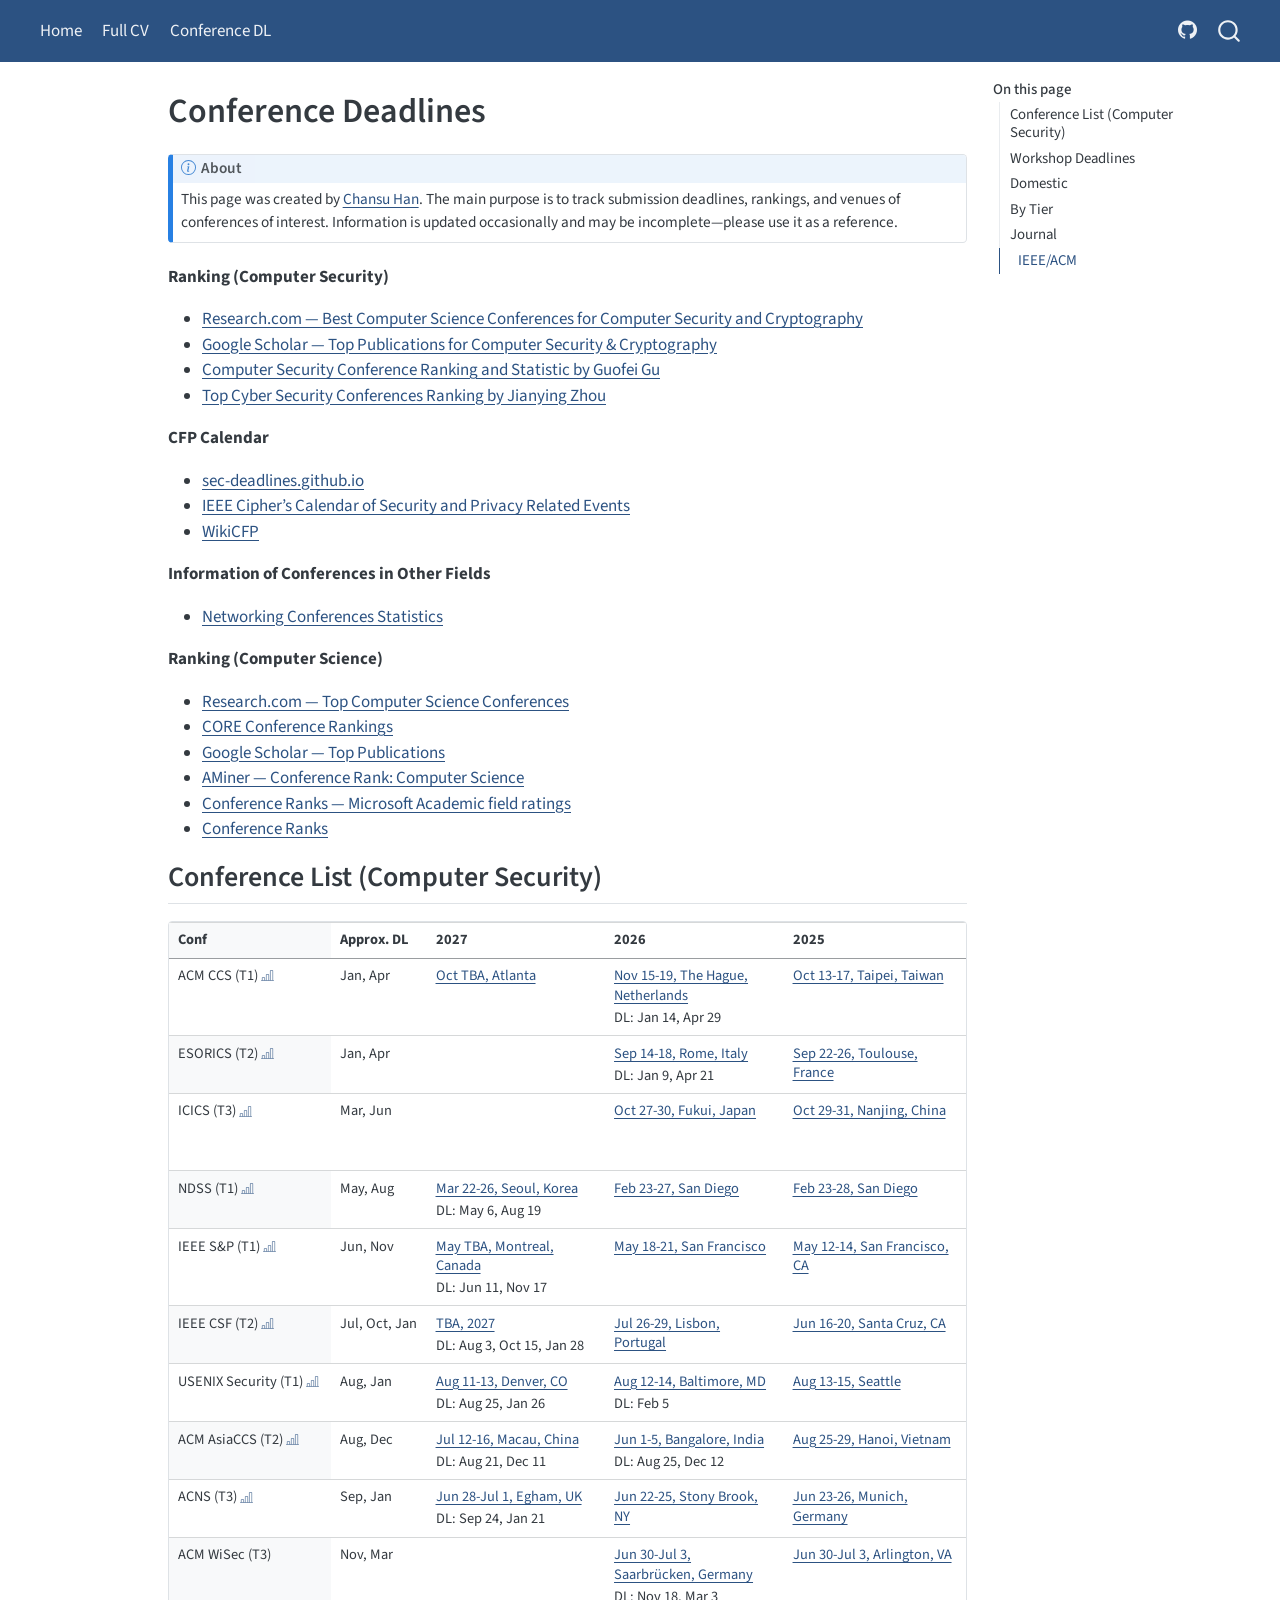
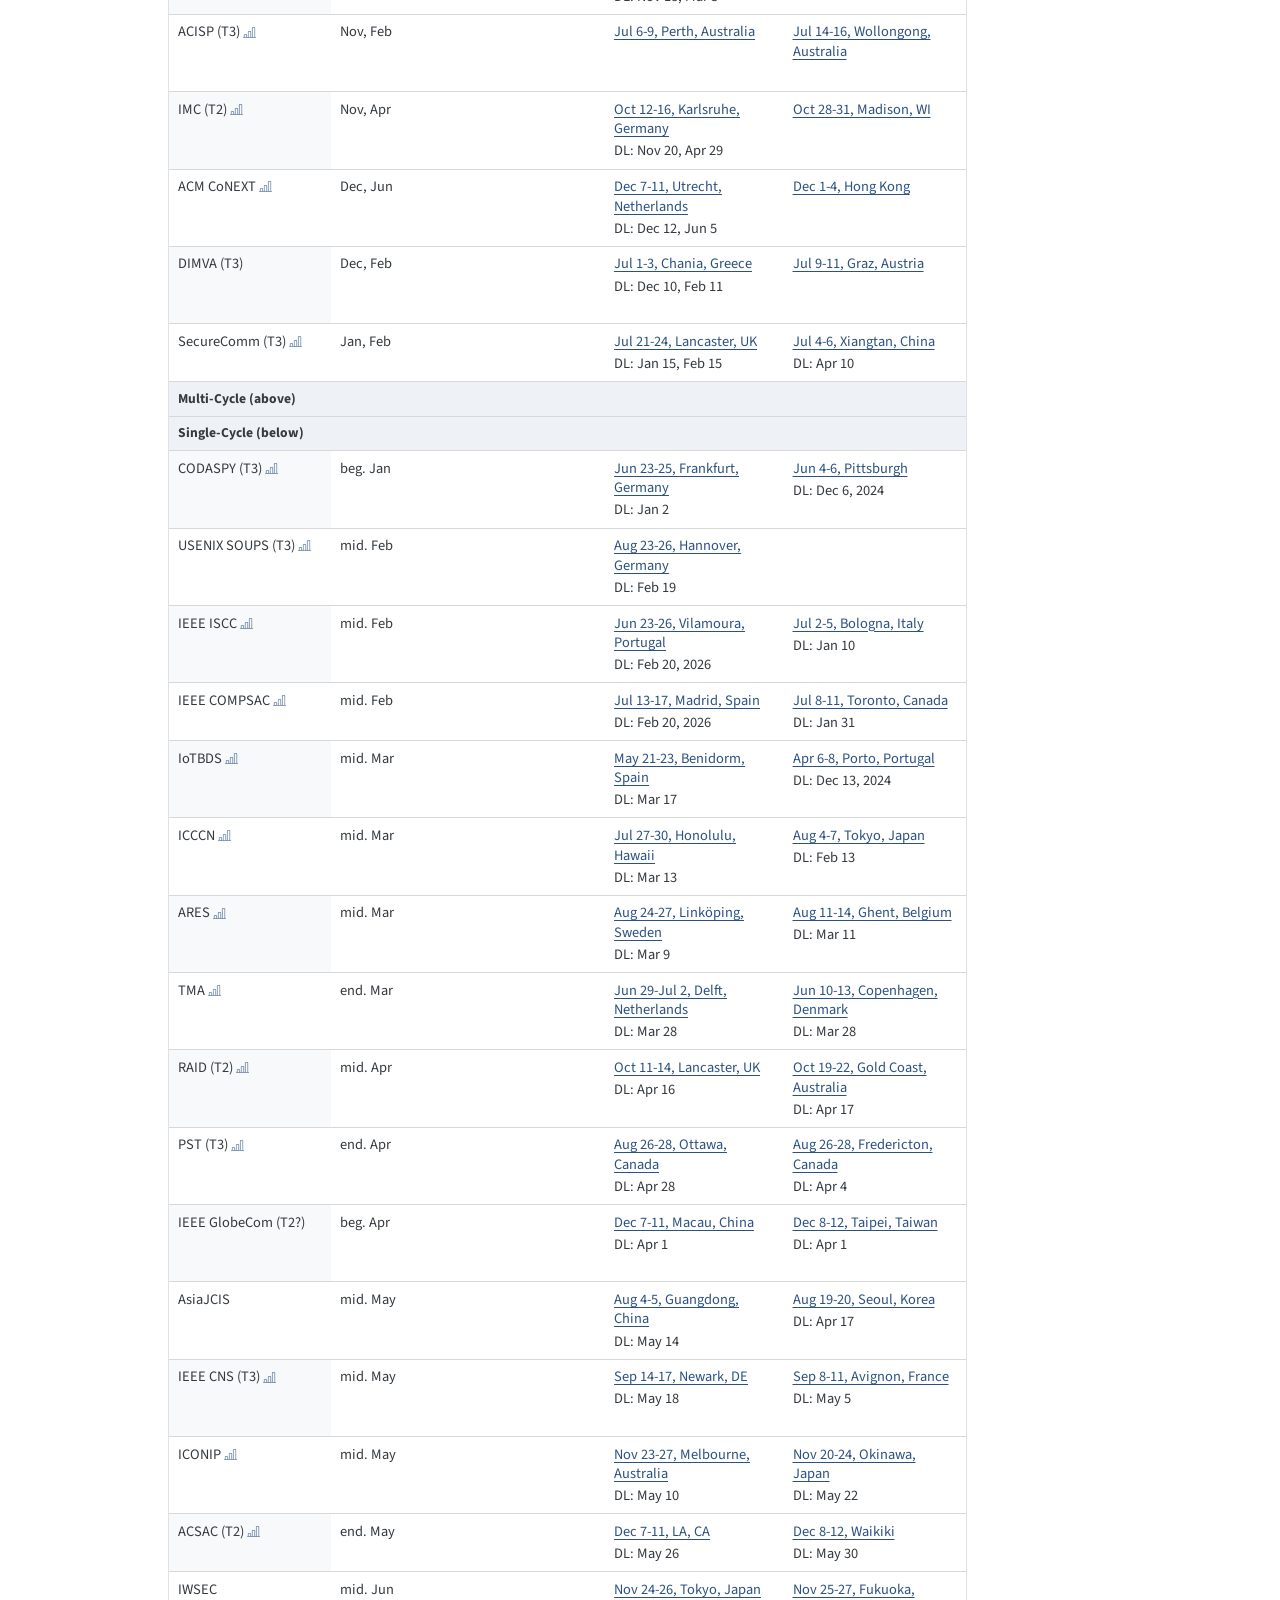
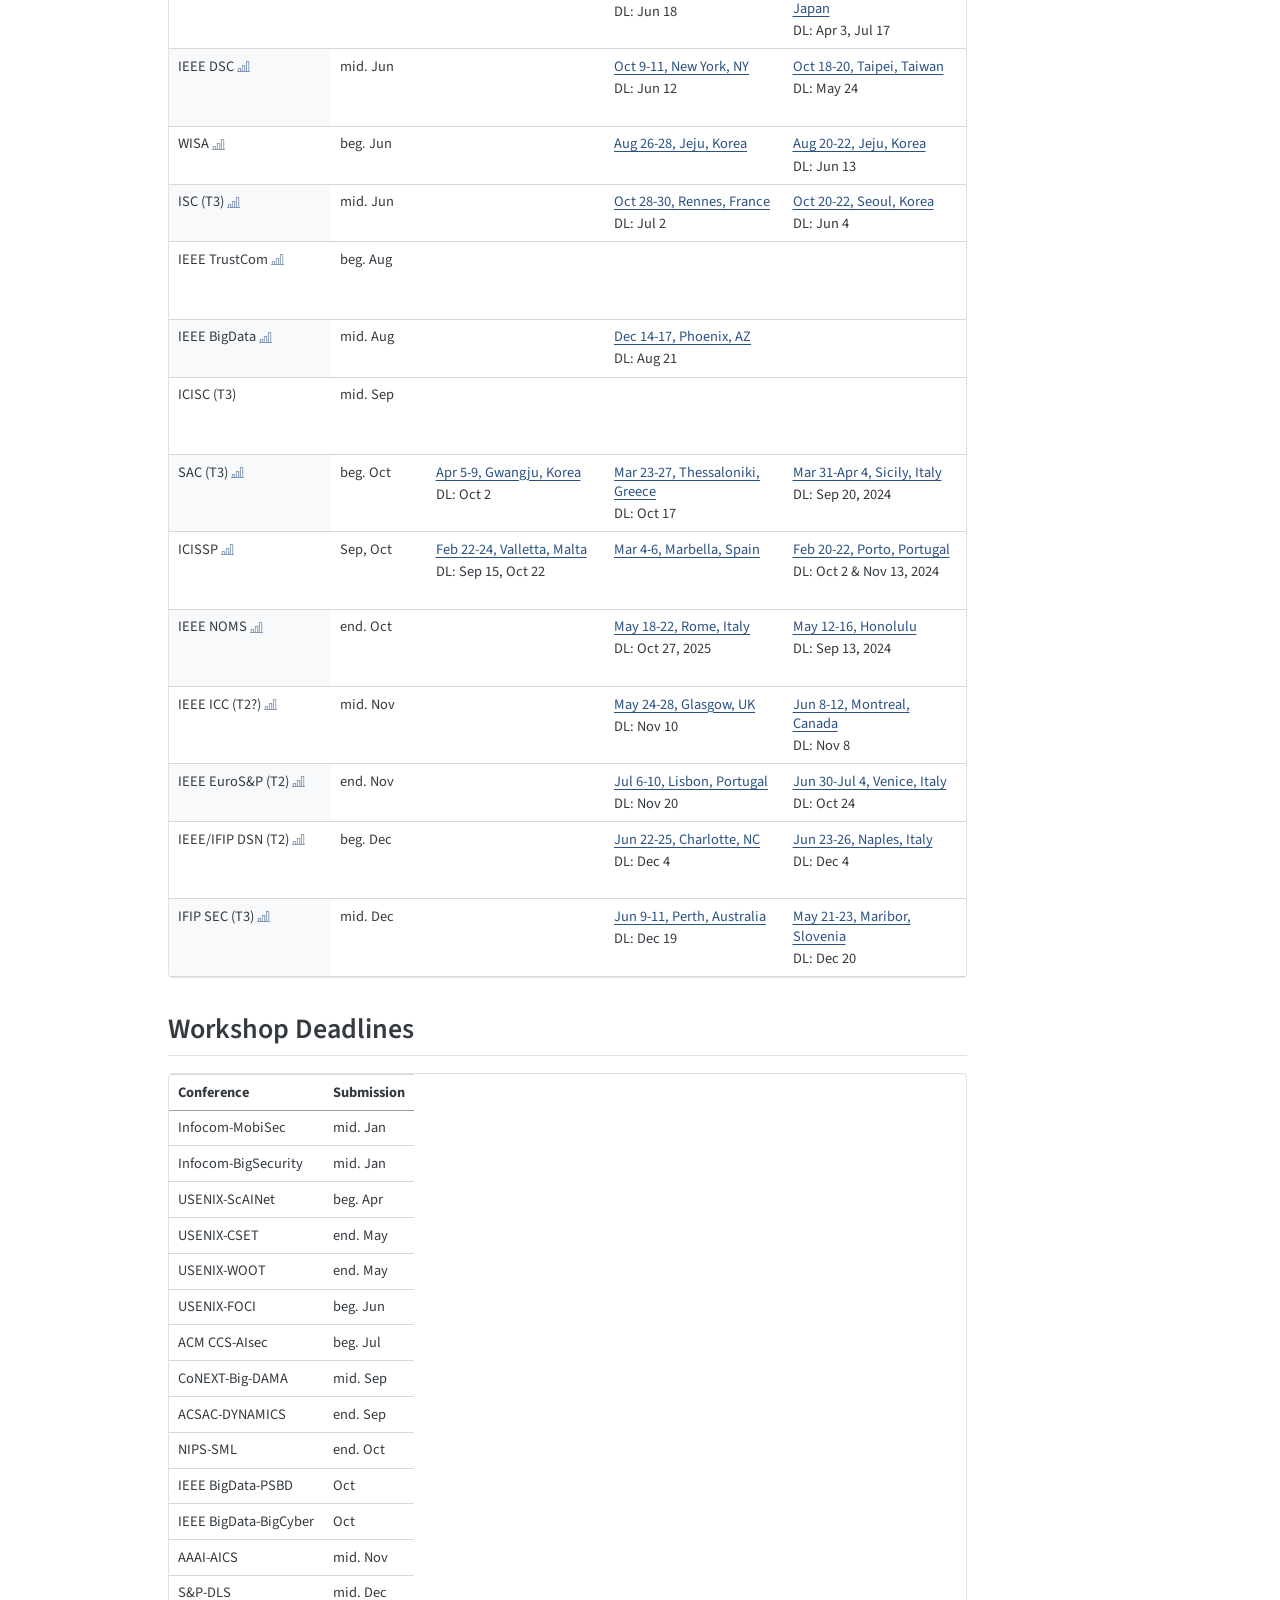
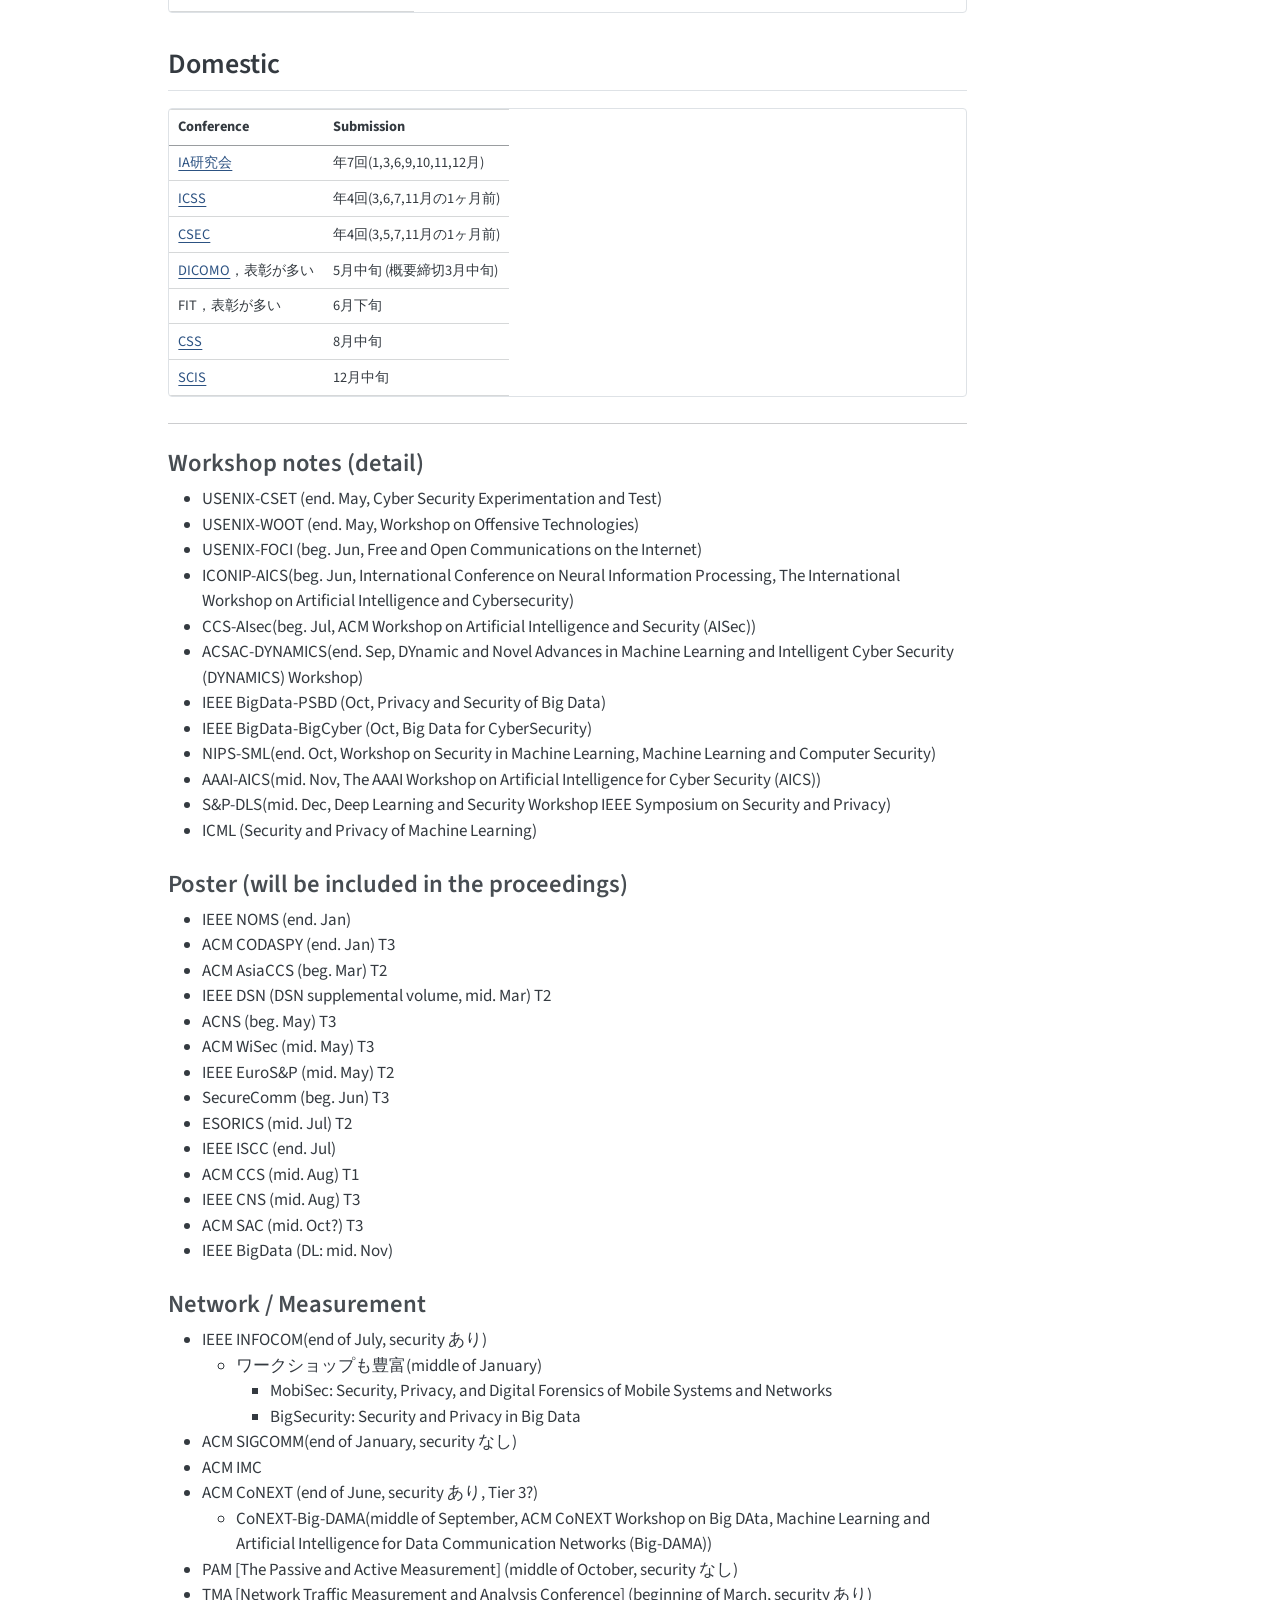
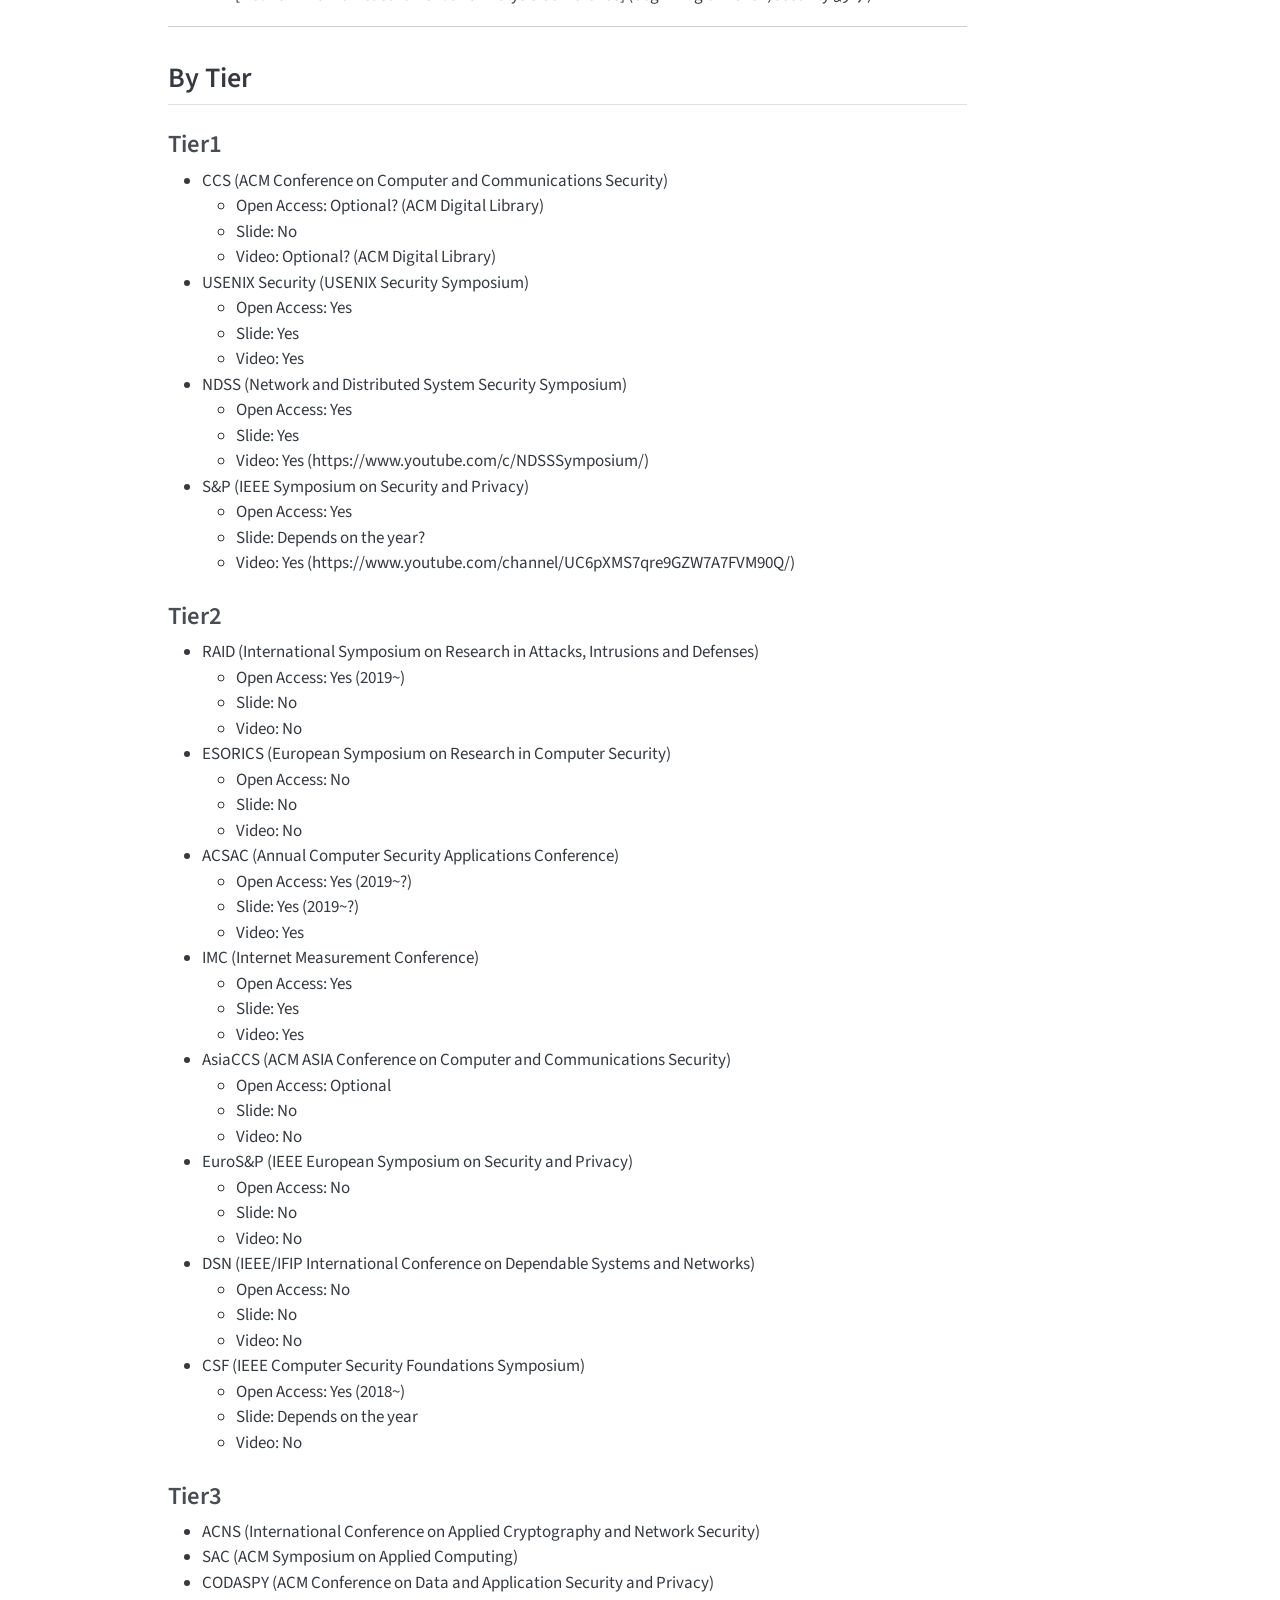
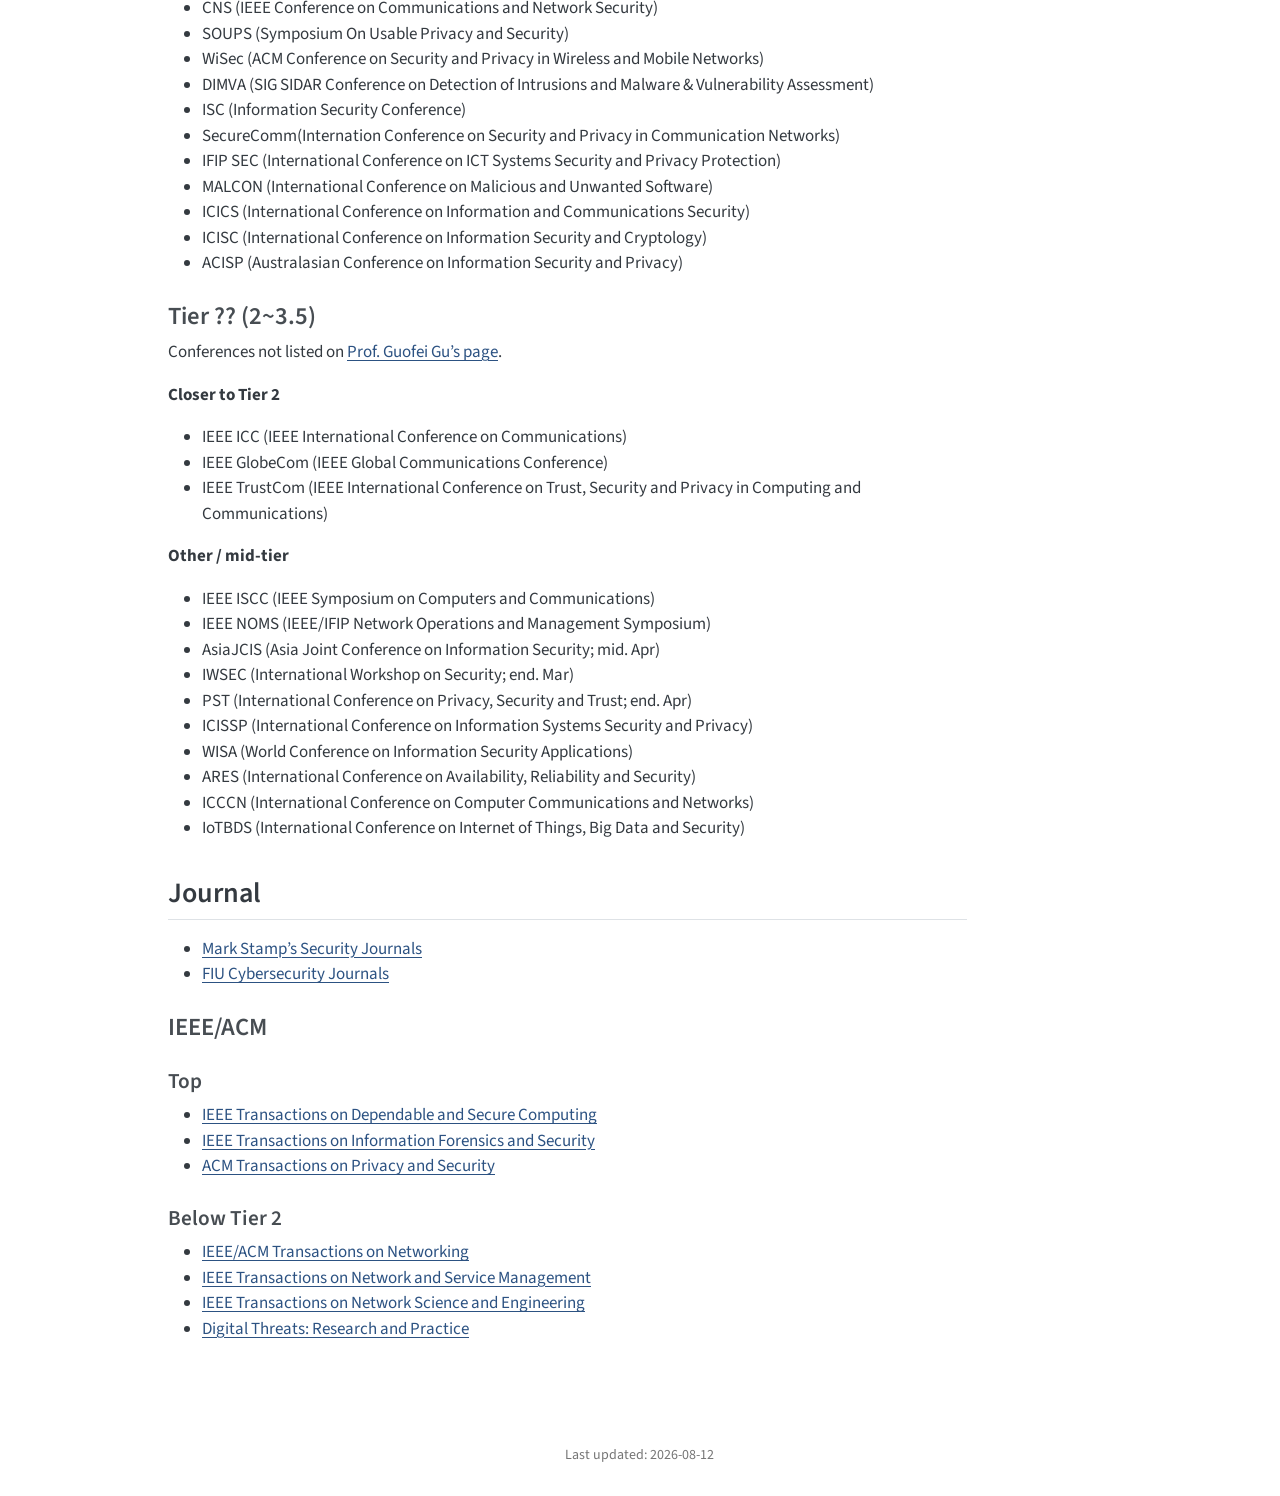
==== commit 765e4fbd: "Auto-update site footer date on Quarto render. Co-authored-by: Cursor <cursoragent@cursor.com>" ====
--- a/docs/conferences/index.html
+++ b/docs/conferences/index.html
@@ -1519,7 +1519,7 @@
       &nbsp;
     </div>   
     <div class="nav-footer-center">
-<p>Last updated: 2026-07-18</p>
+<p>Last updated: 2026-08-12</p>
 </div>
     <div class="nav-footer-right">
       &nbsp;
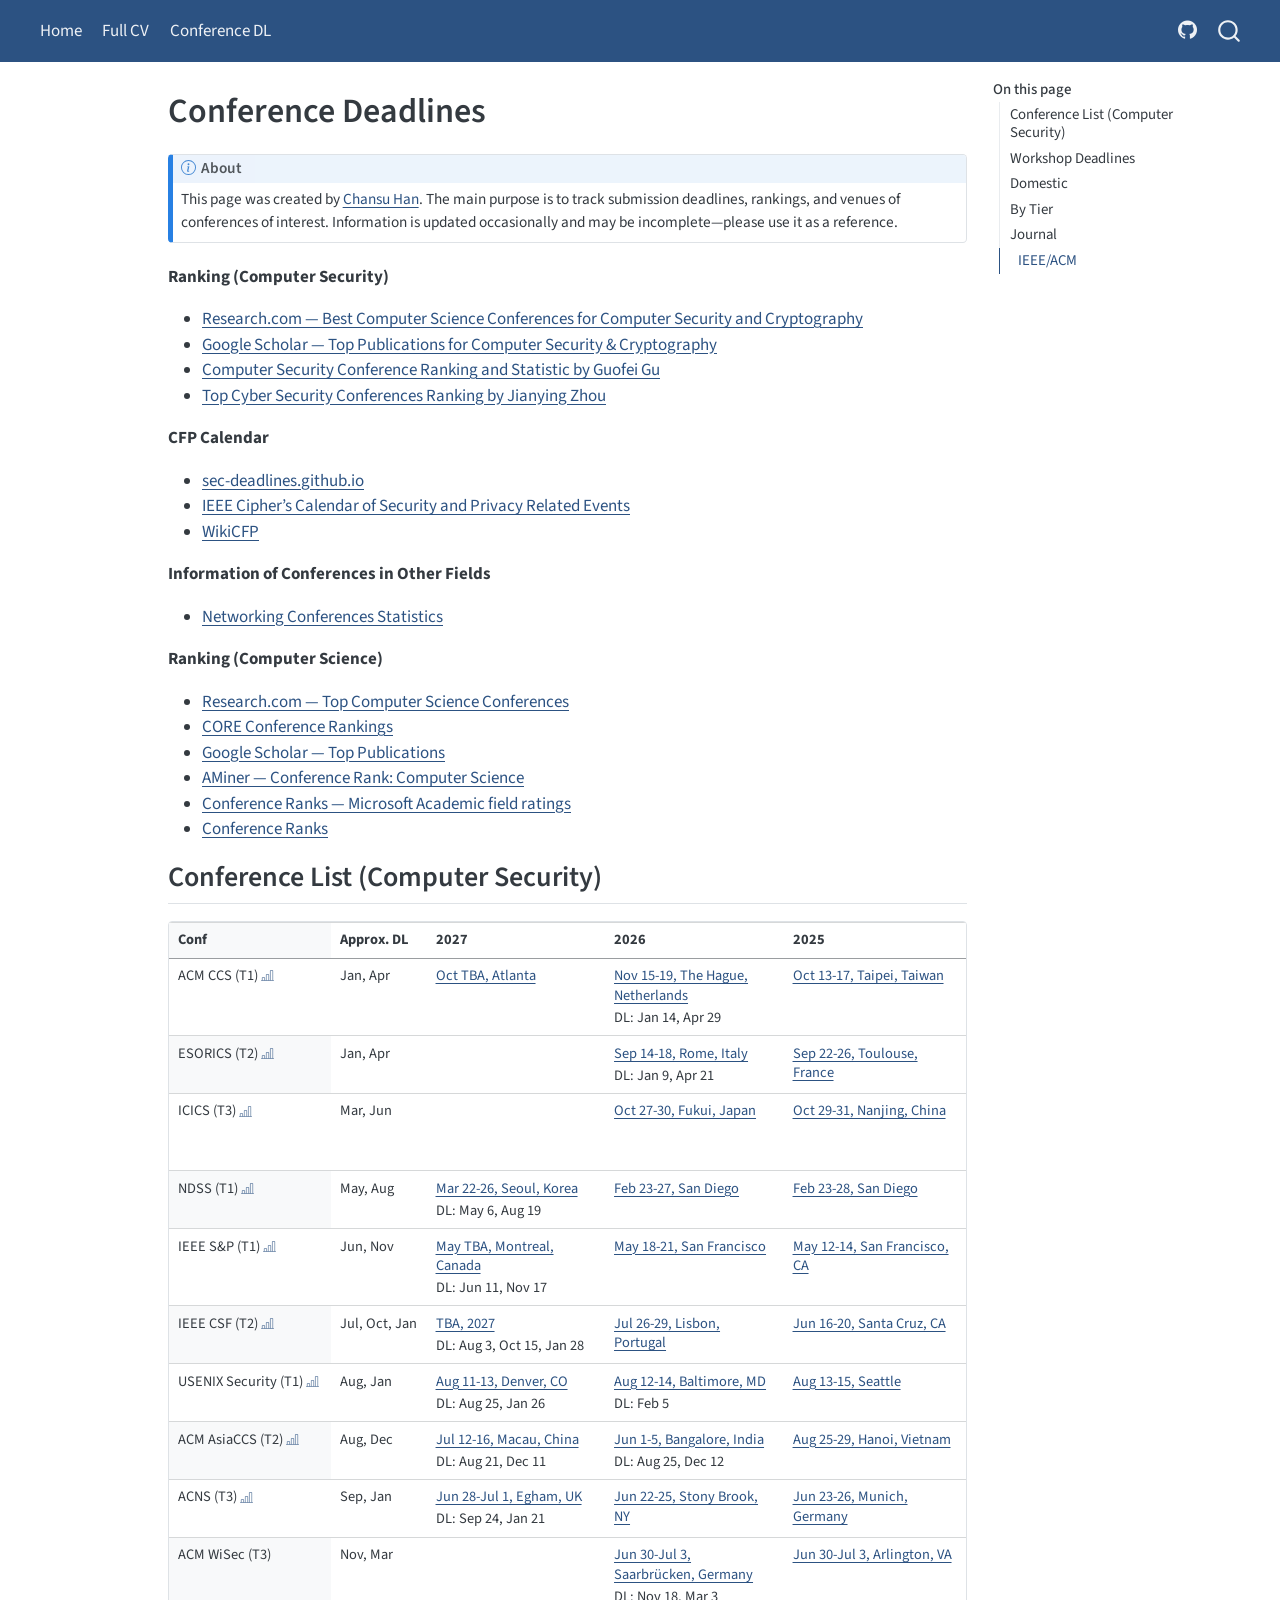
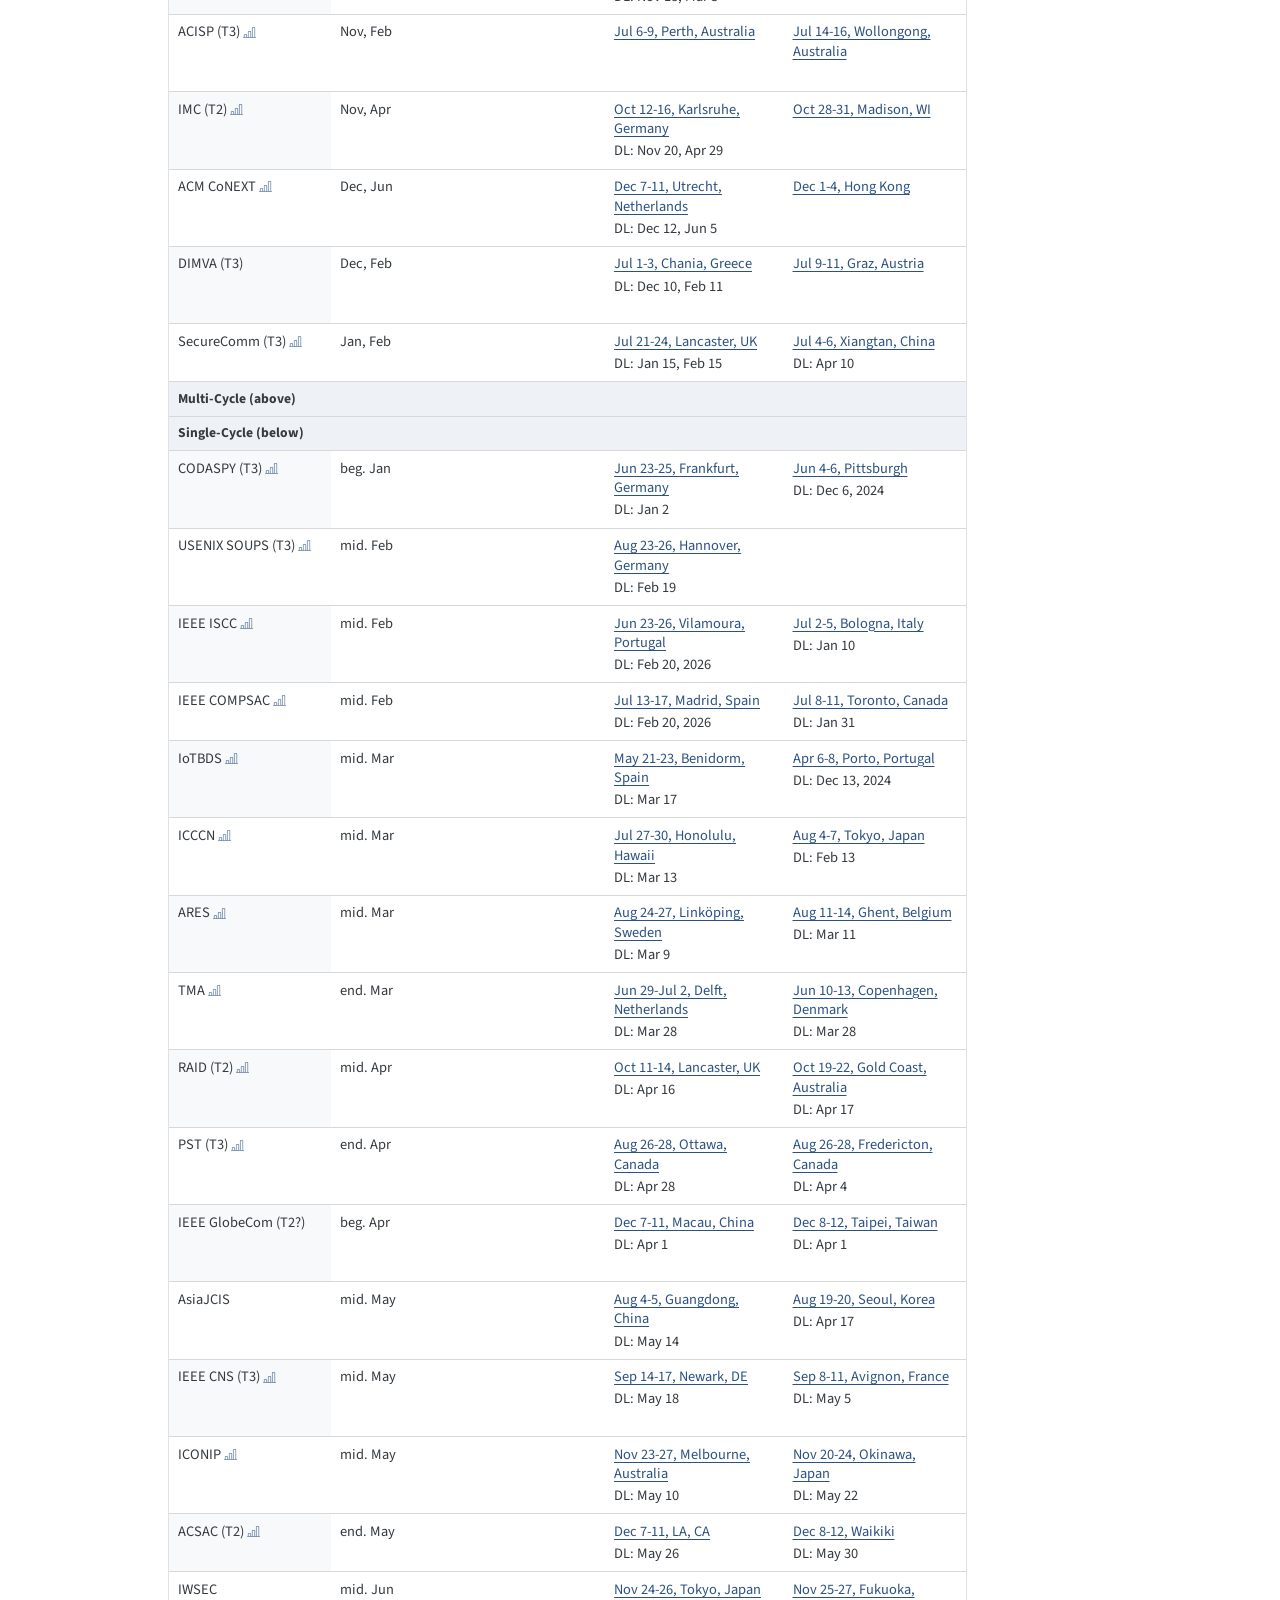
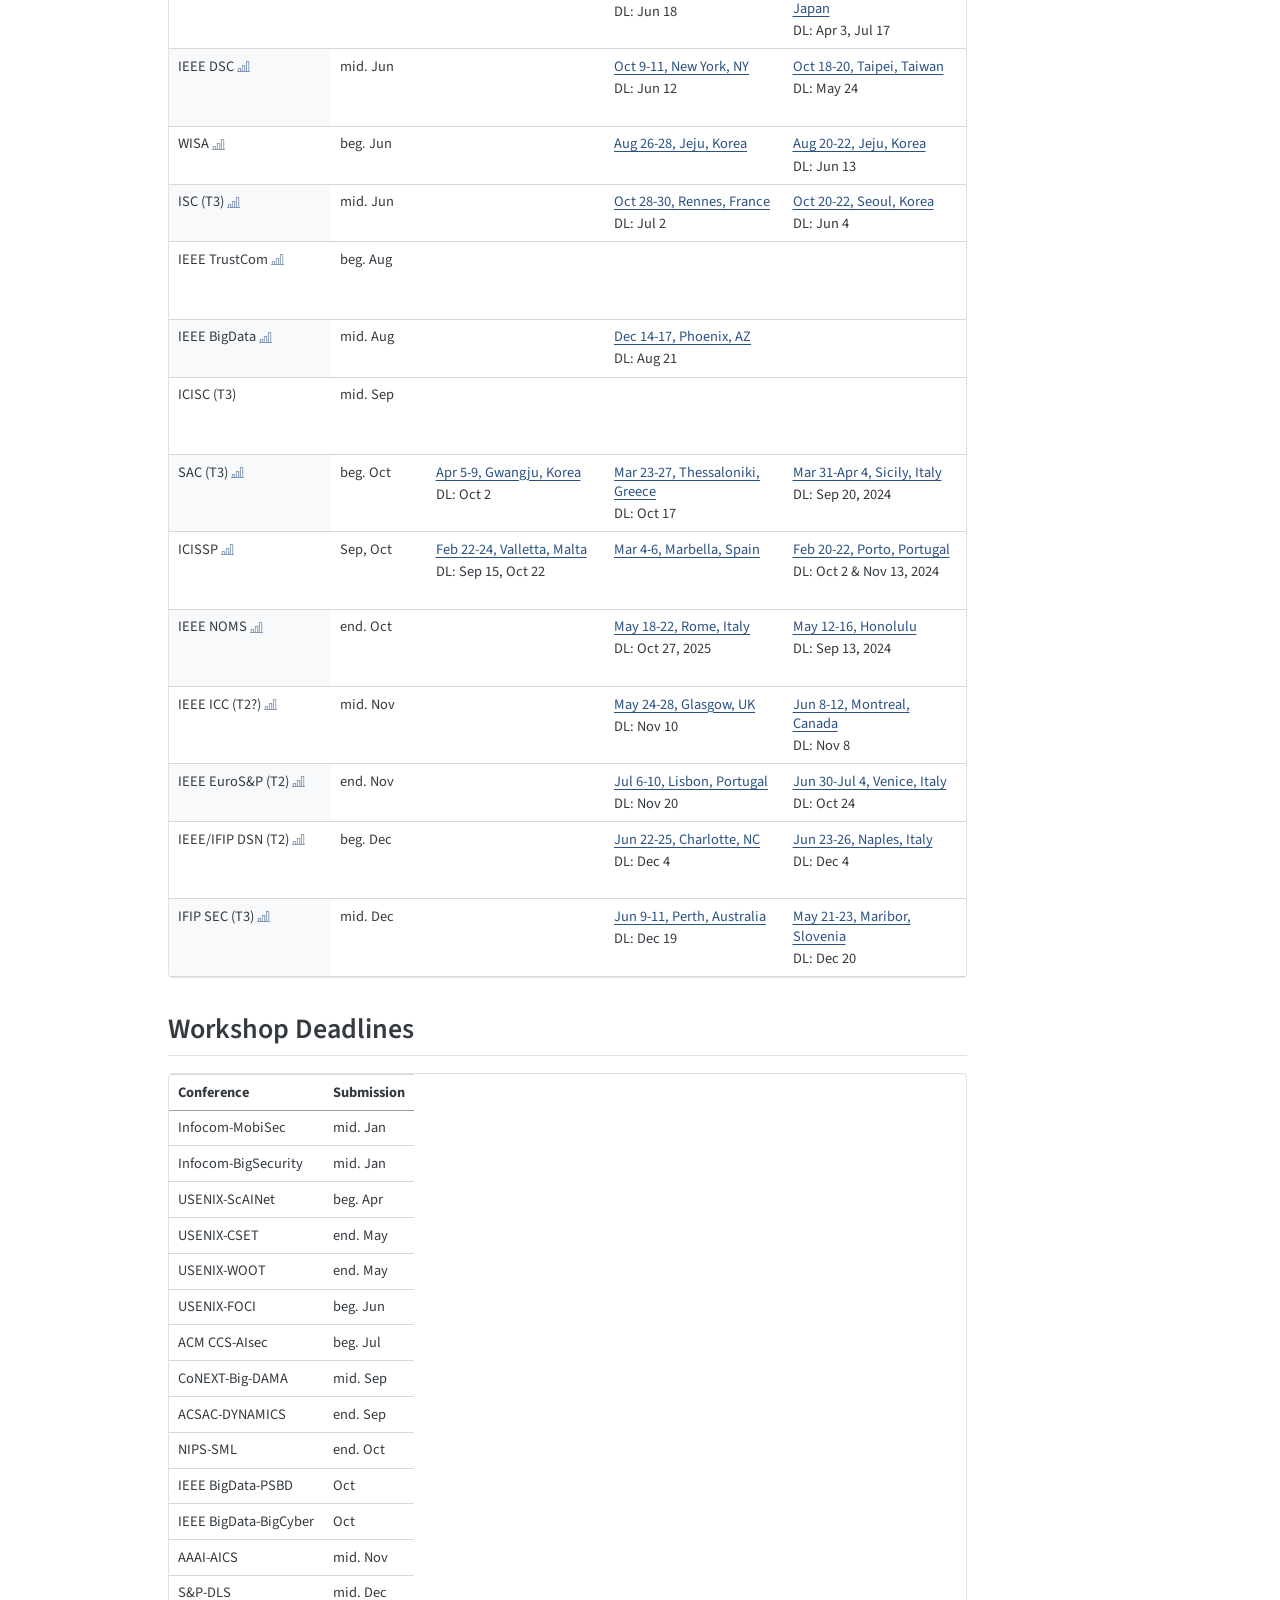
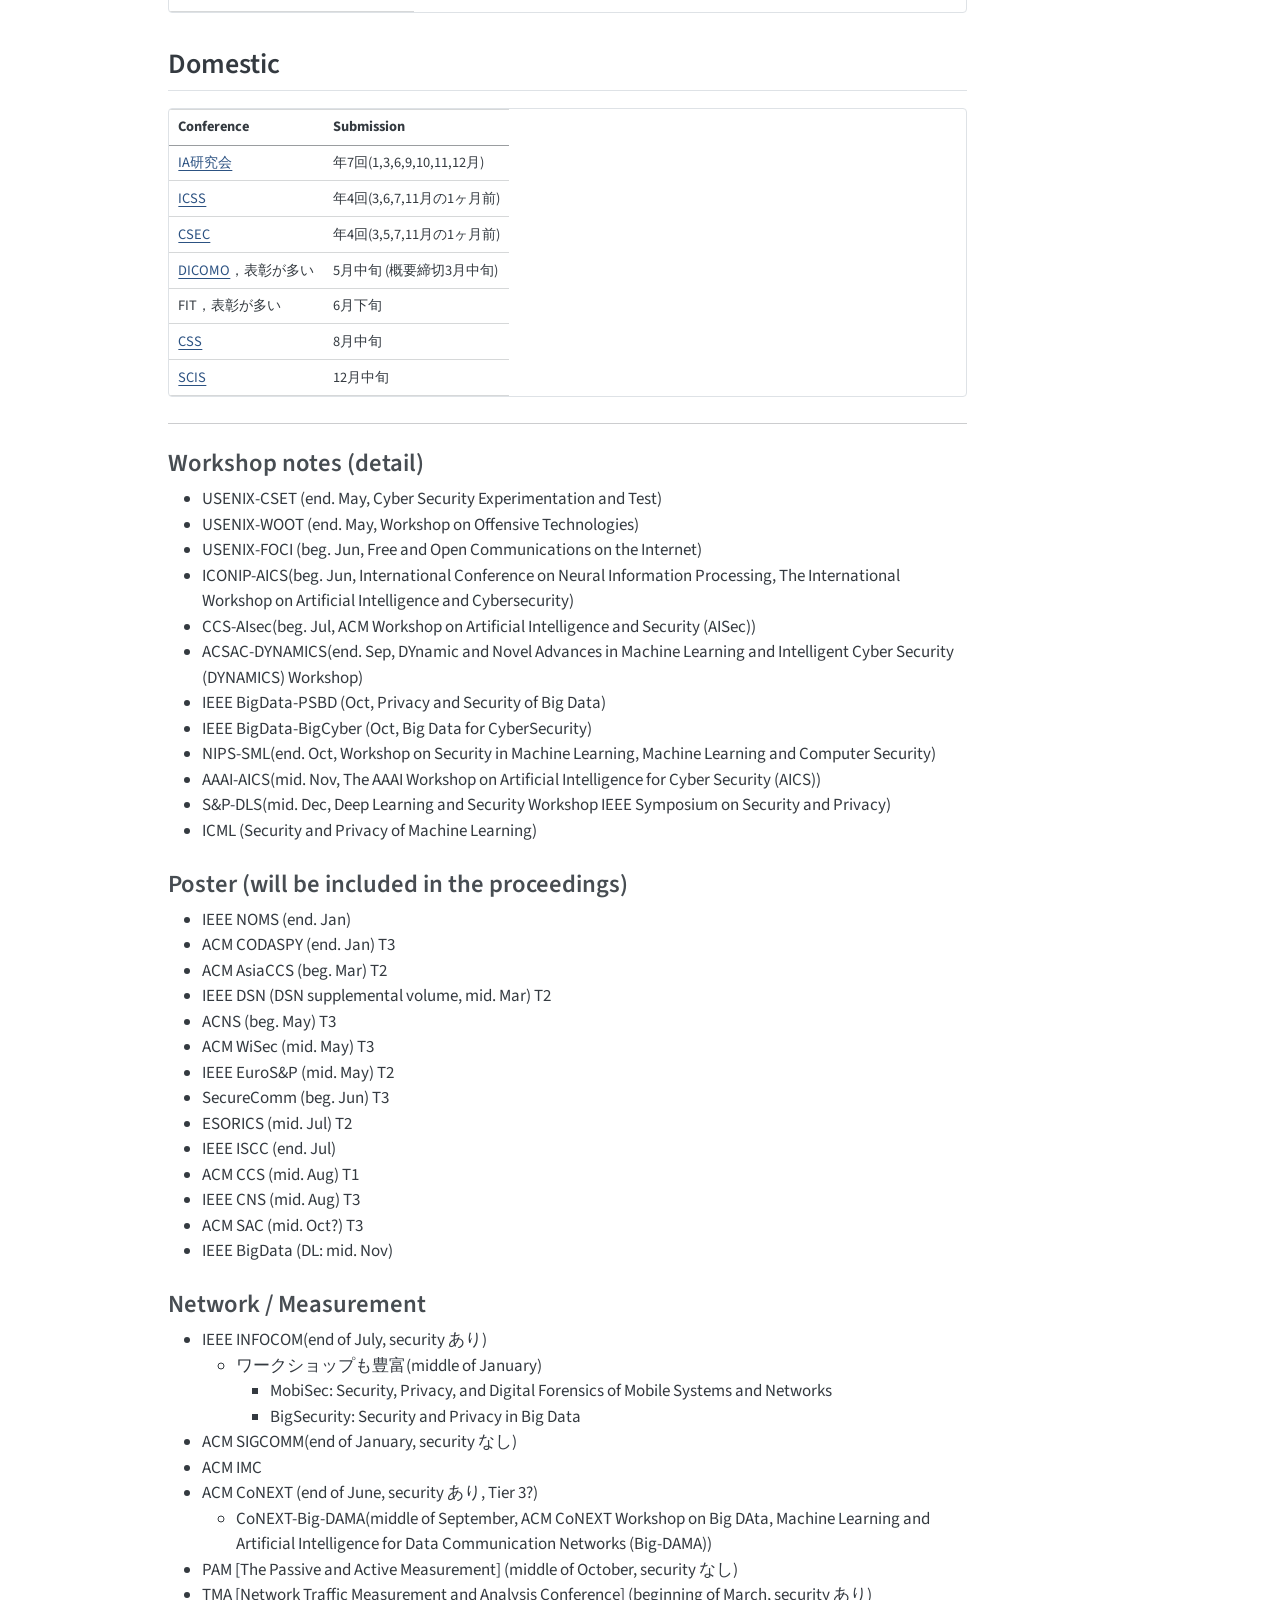
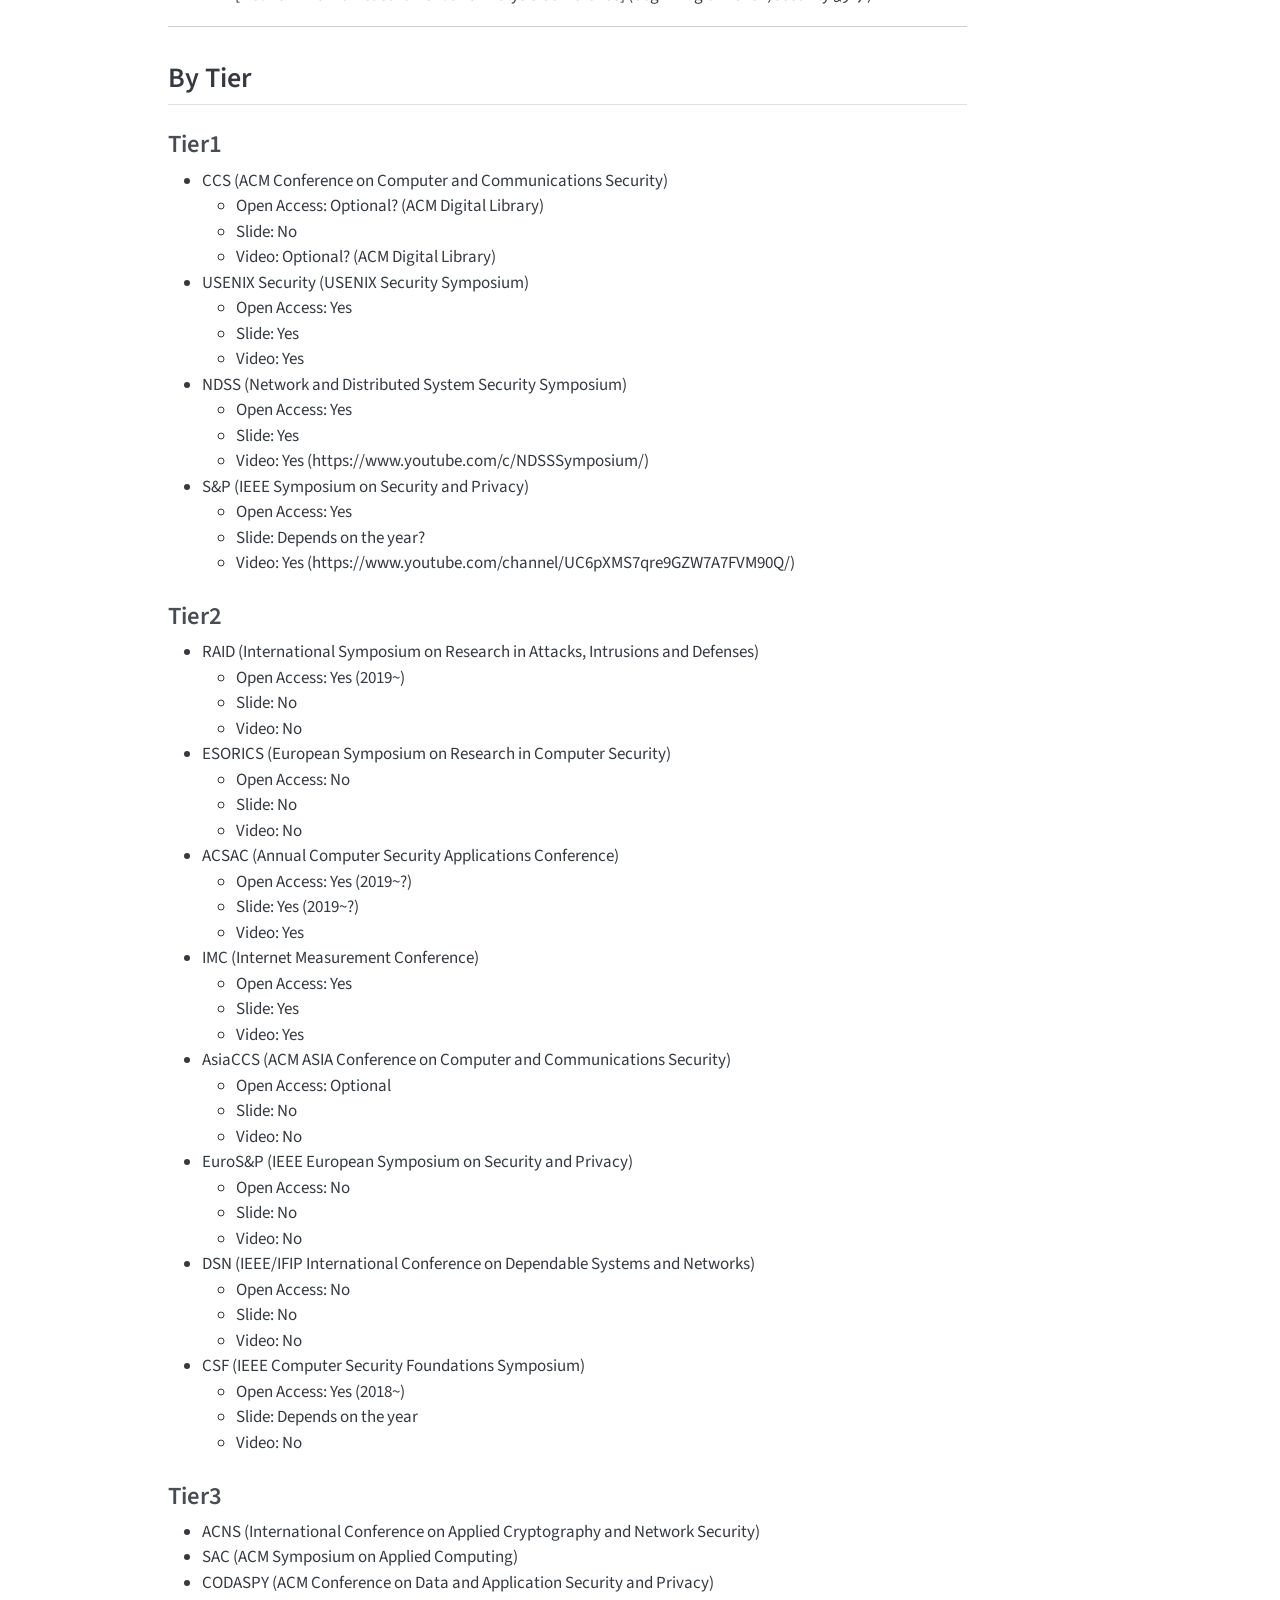
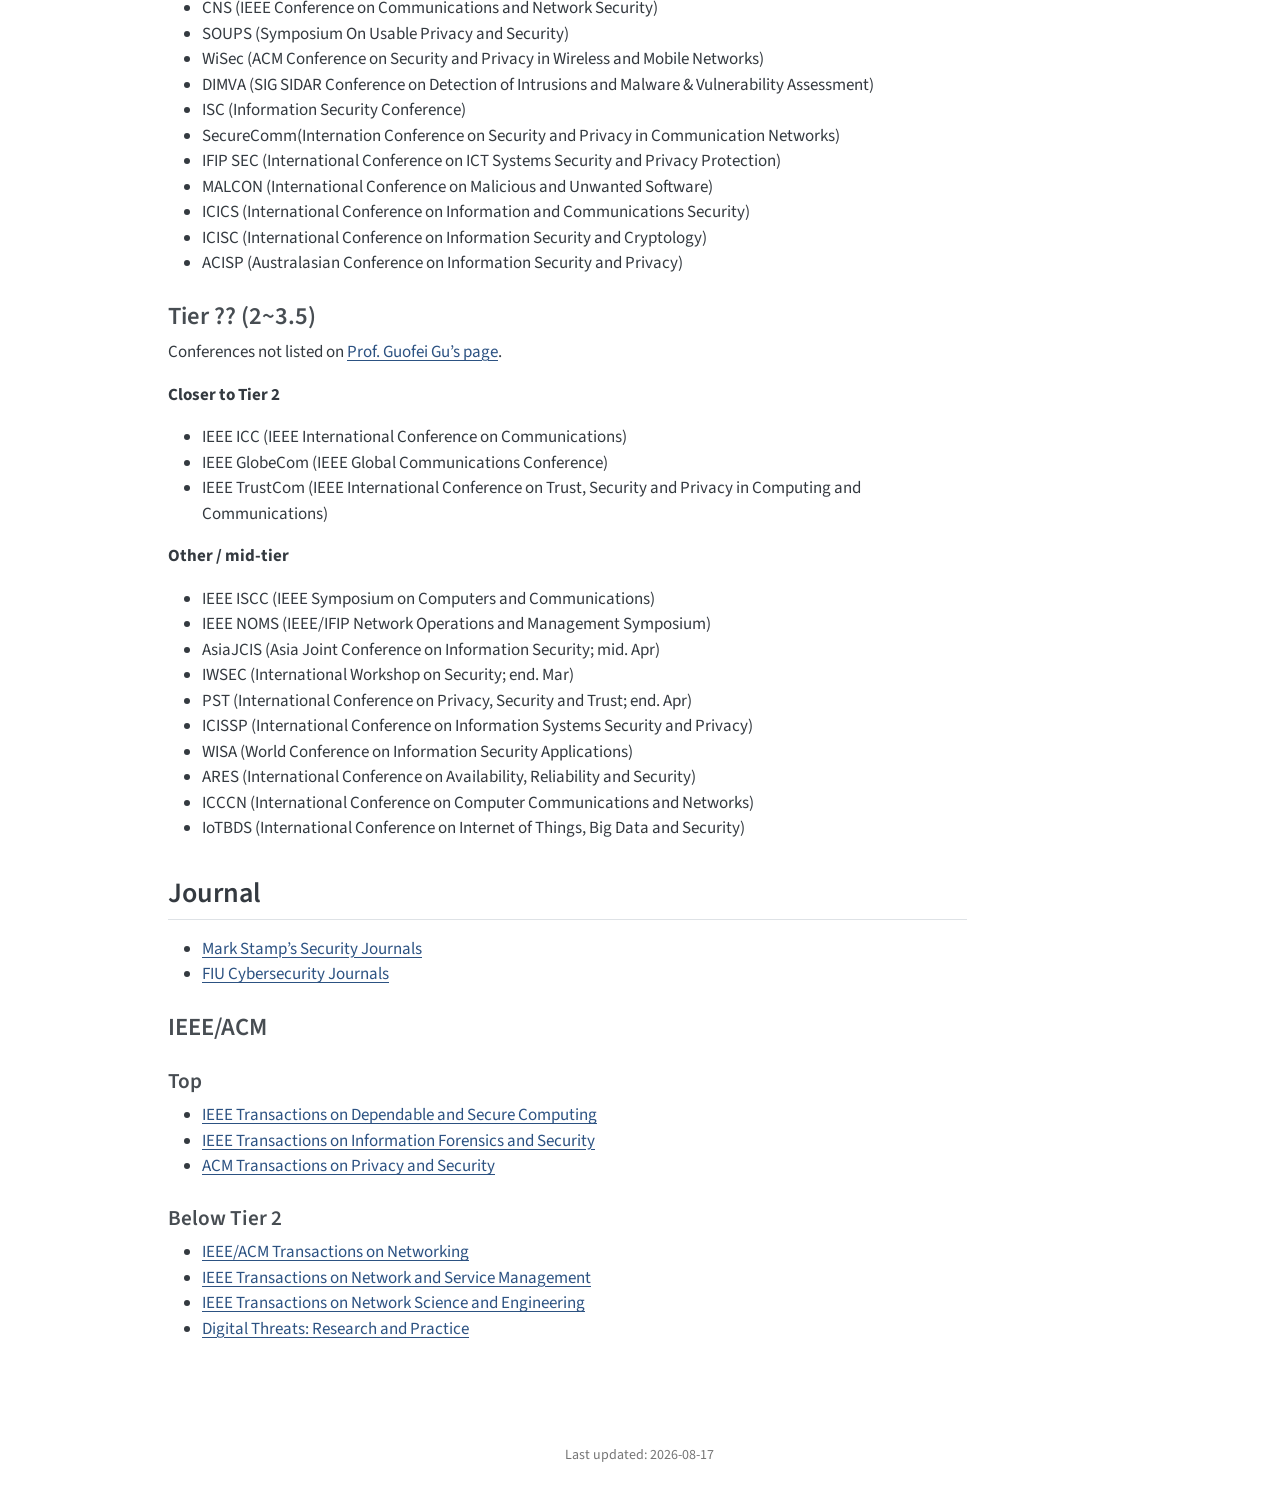
==== commit 68472b3e: "Add a simple CH monogram favicon for the site. Co-authored-by: Cursor <cursoragent@cursor.com>" ====
--- a/docs/conferences/index.html
+++ b/docs/conferences/index.html
@@ -33,6 +33,7 @@
 <script src="../site_libs/quarto-search/fuse.min.js"></script>
 <script src="../site_libs/quarto-search/quarto-search.js"></script>
 <meta name="quarto:offset" content="../">
+<link href="../cv/assets/favicon.svg" rel="icon" type="image/svg+xml">
 <script src="../site_libs/quarto-html/quarto.js" type="module"></script>
 <script src="../site_libs/quarto-html/tabsets/tabsets.js" type="module"></script>
 <script src="../site_libs/quarto-html/popper.min.js"></script>
@@ -1519,7 +1520,7 @@
       &nbsp;
     </div>   
     <div class="nav-footer-center">
-<p>Last updated: 2026-08-12</p>
+<p>Last updated: 2026-08-17</p>
 </div>
     <div class="nav-footer-right">
       &nbsp;
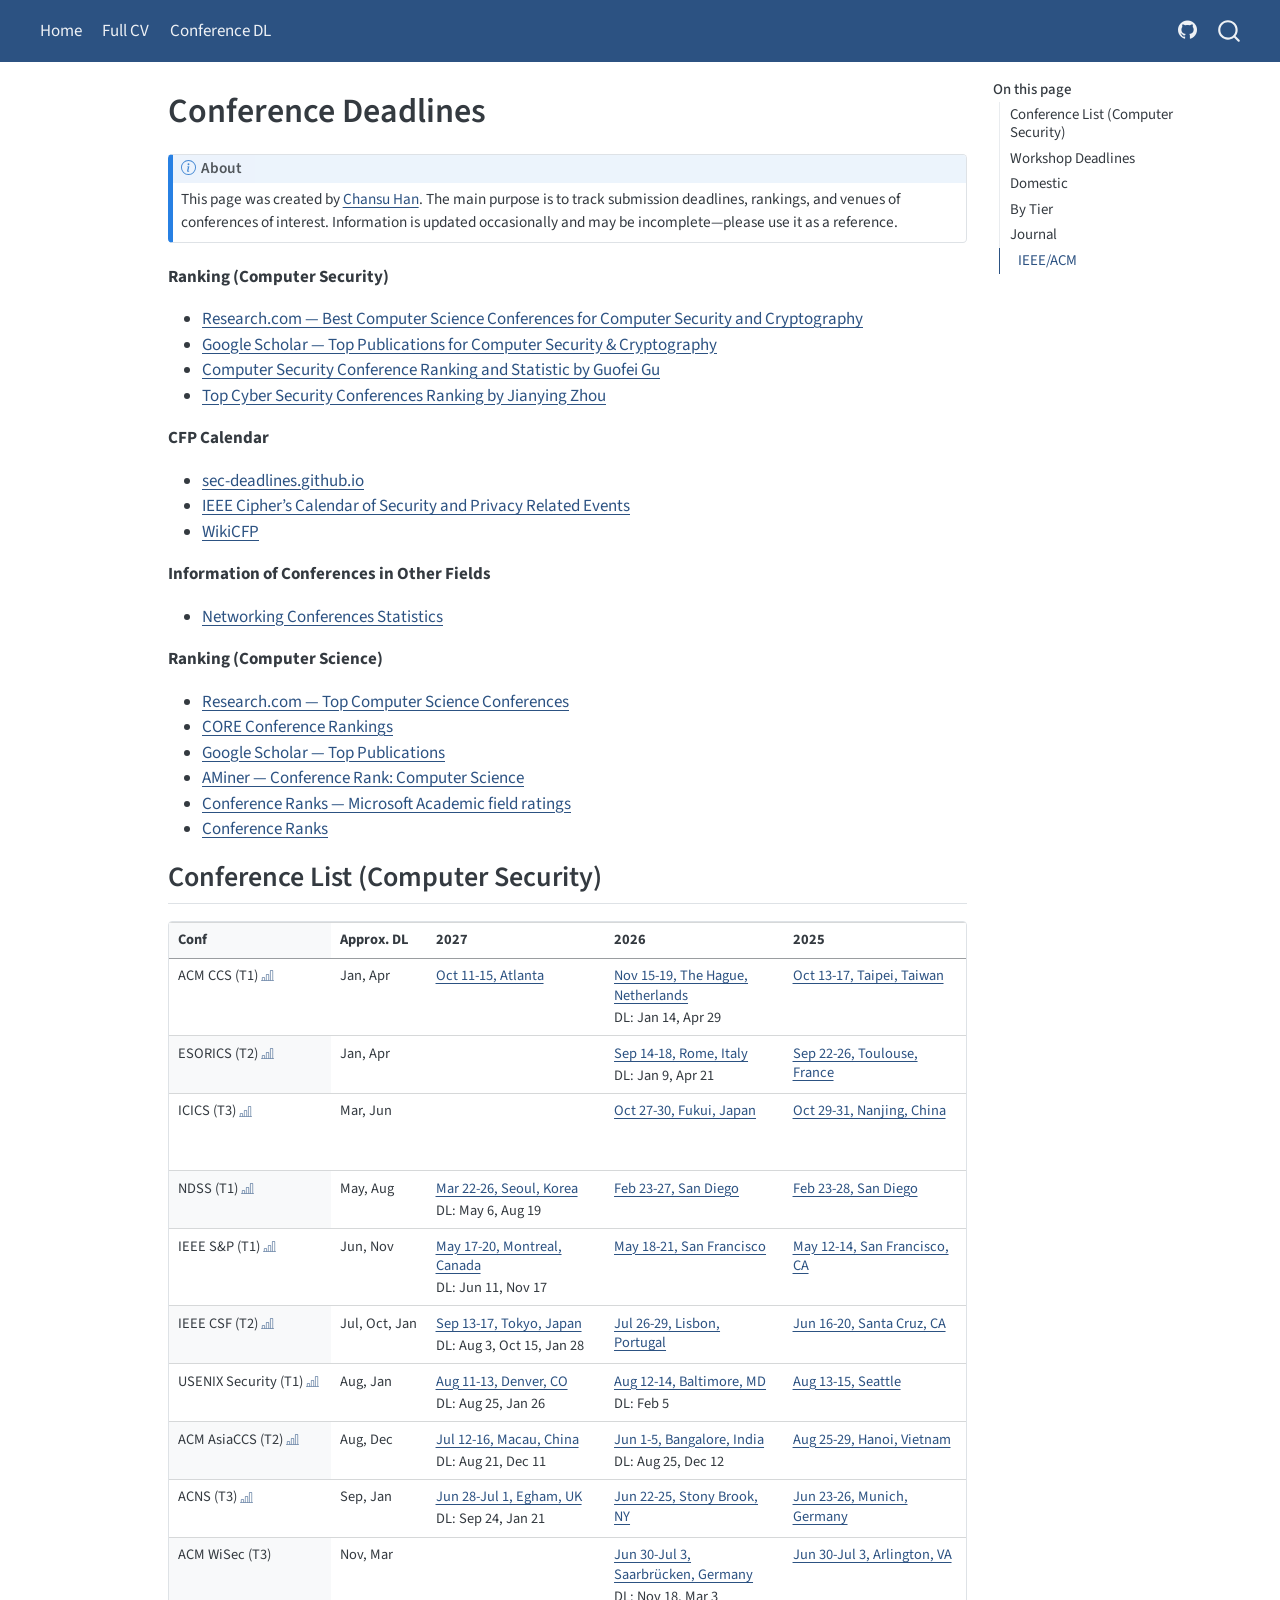
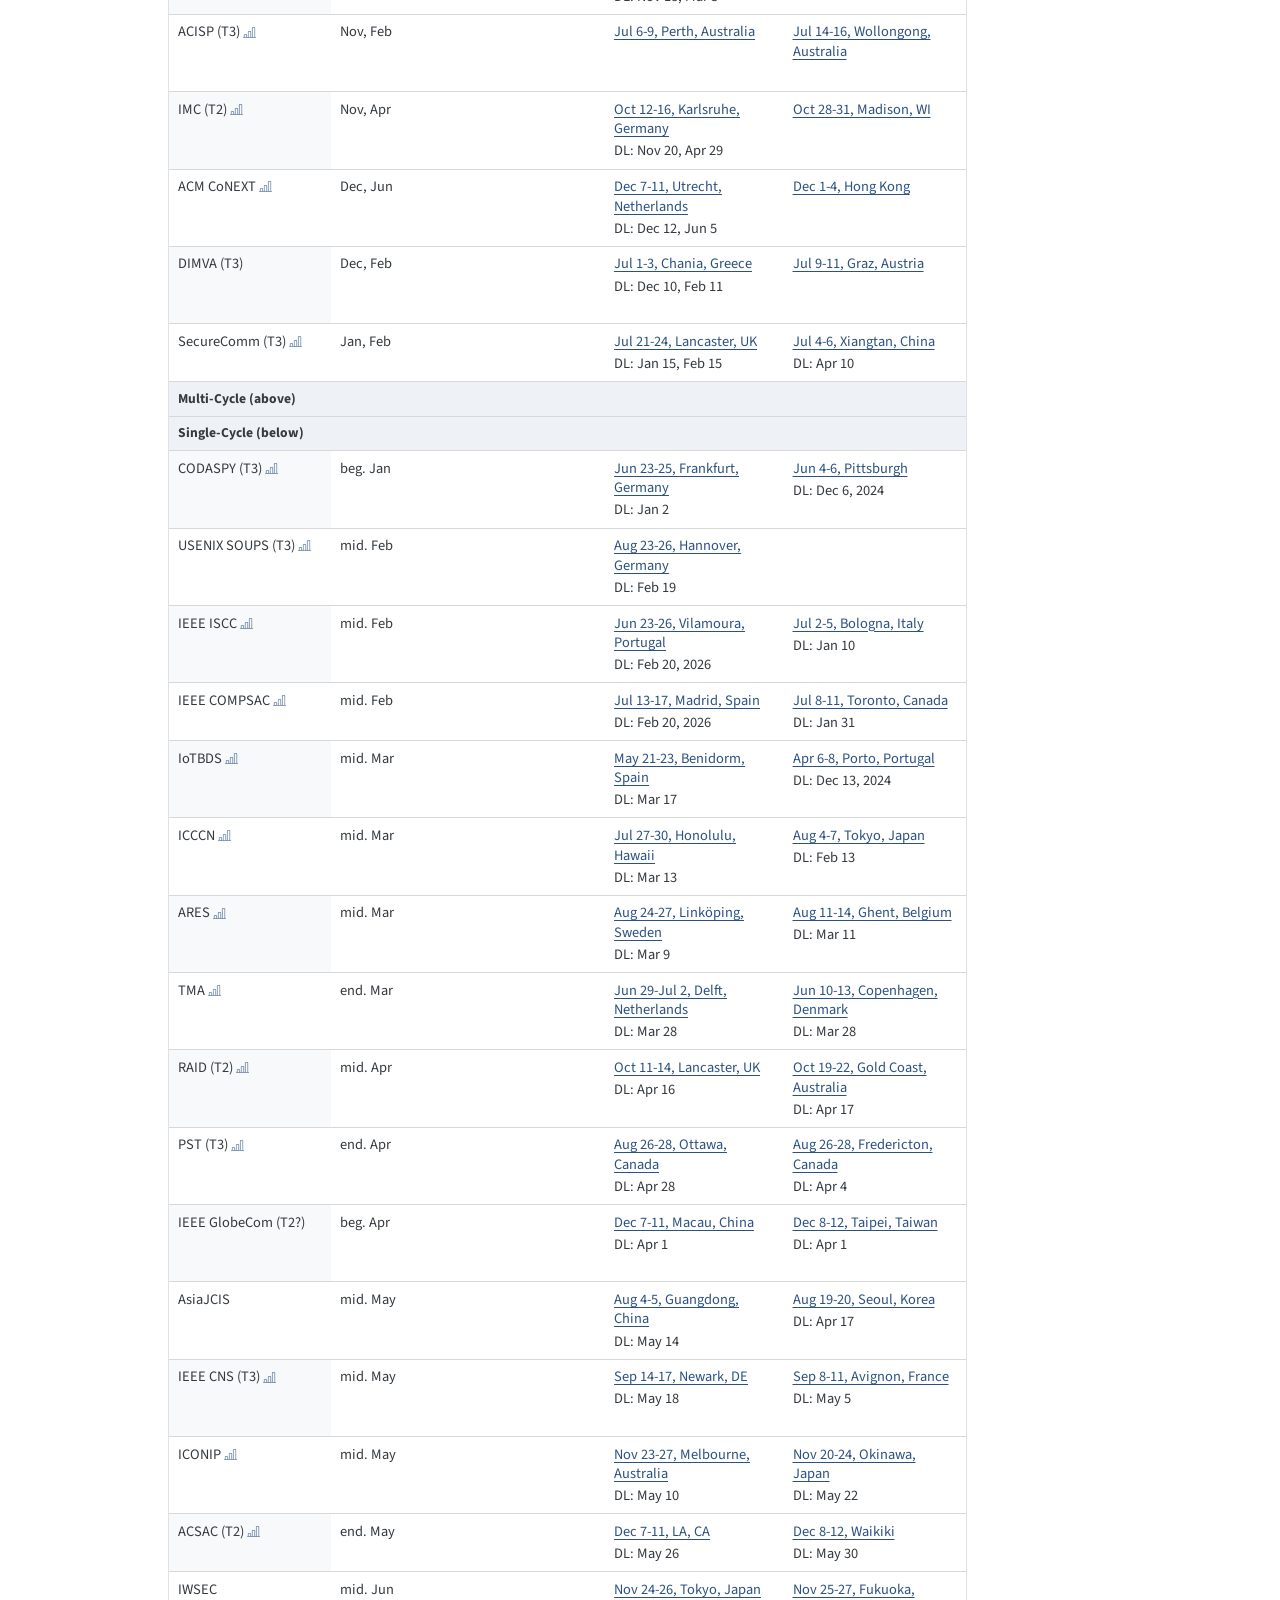
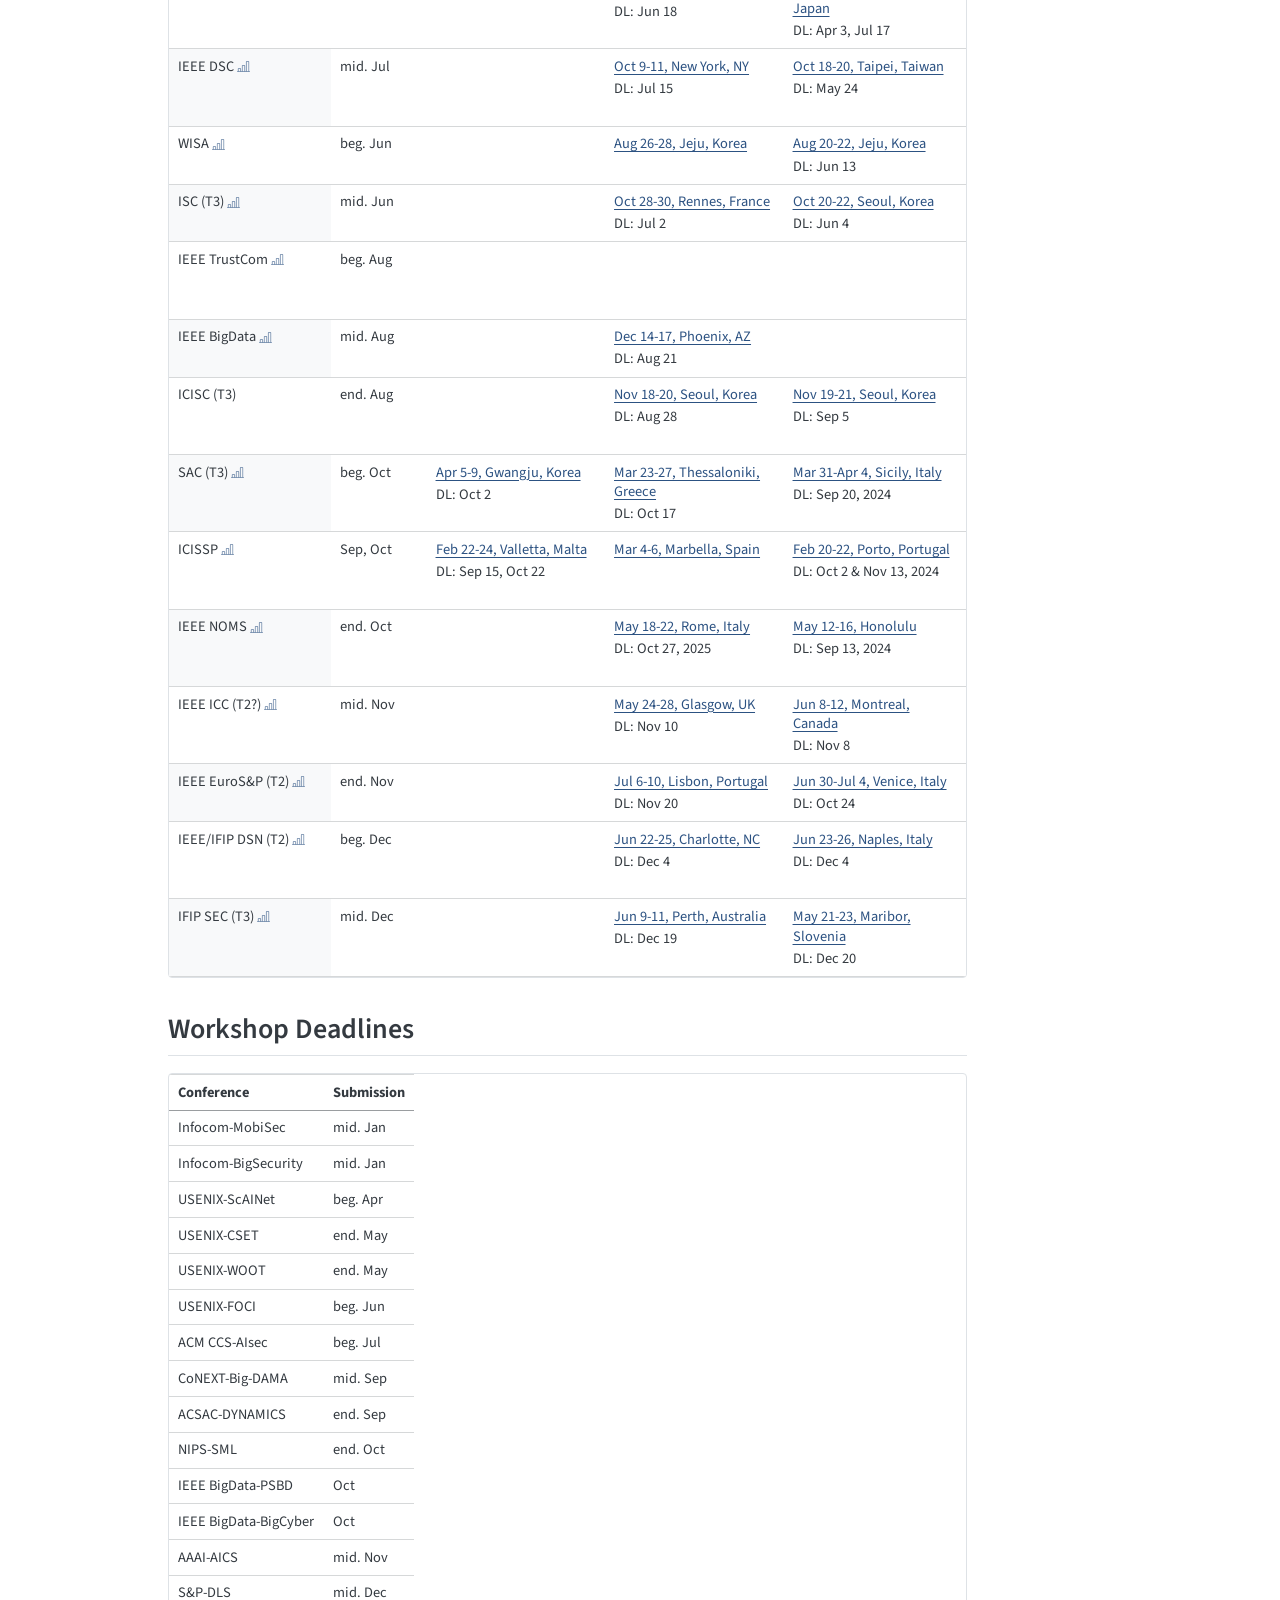
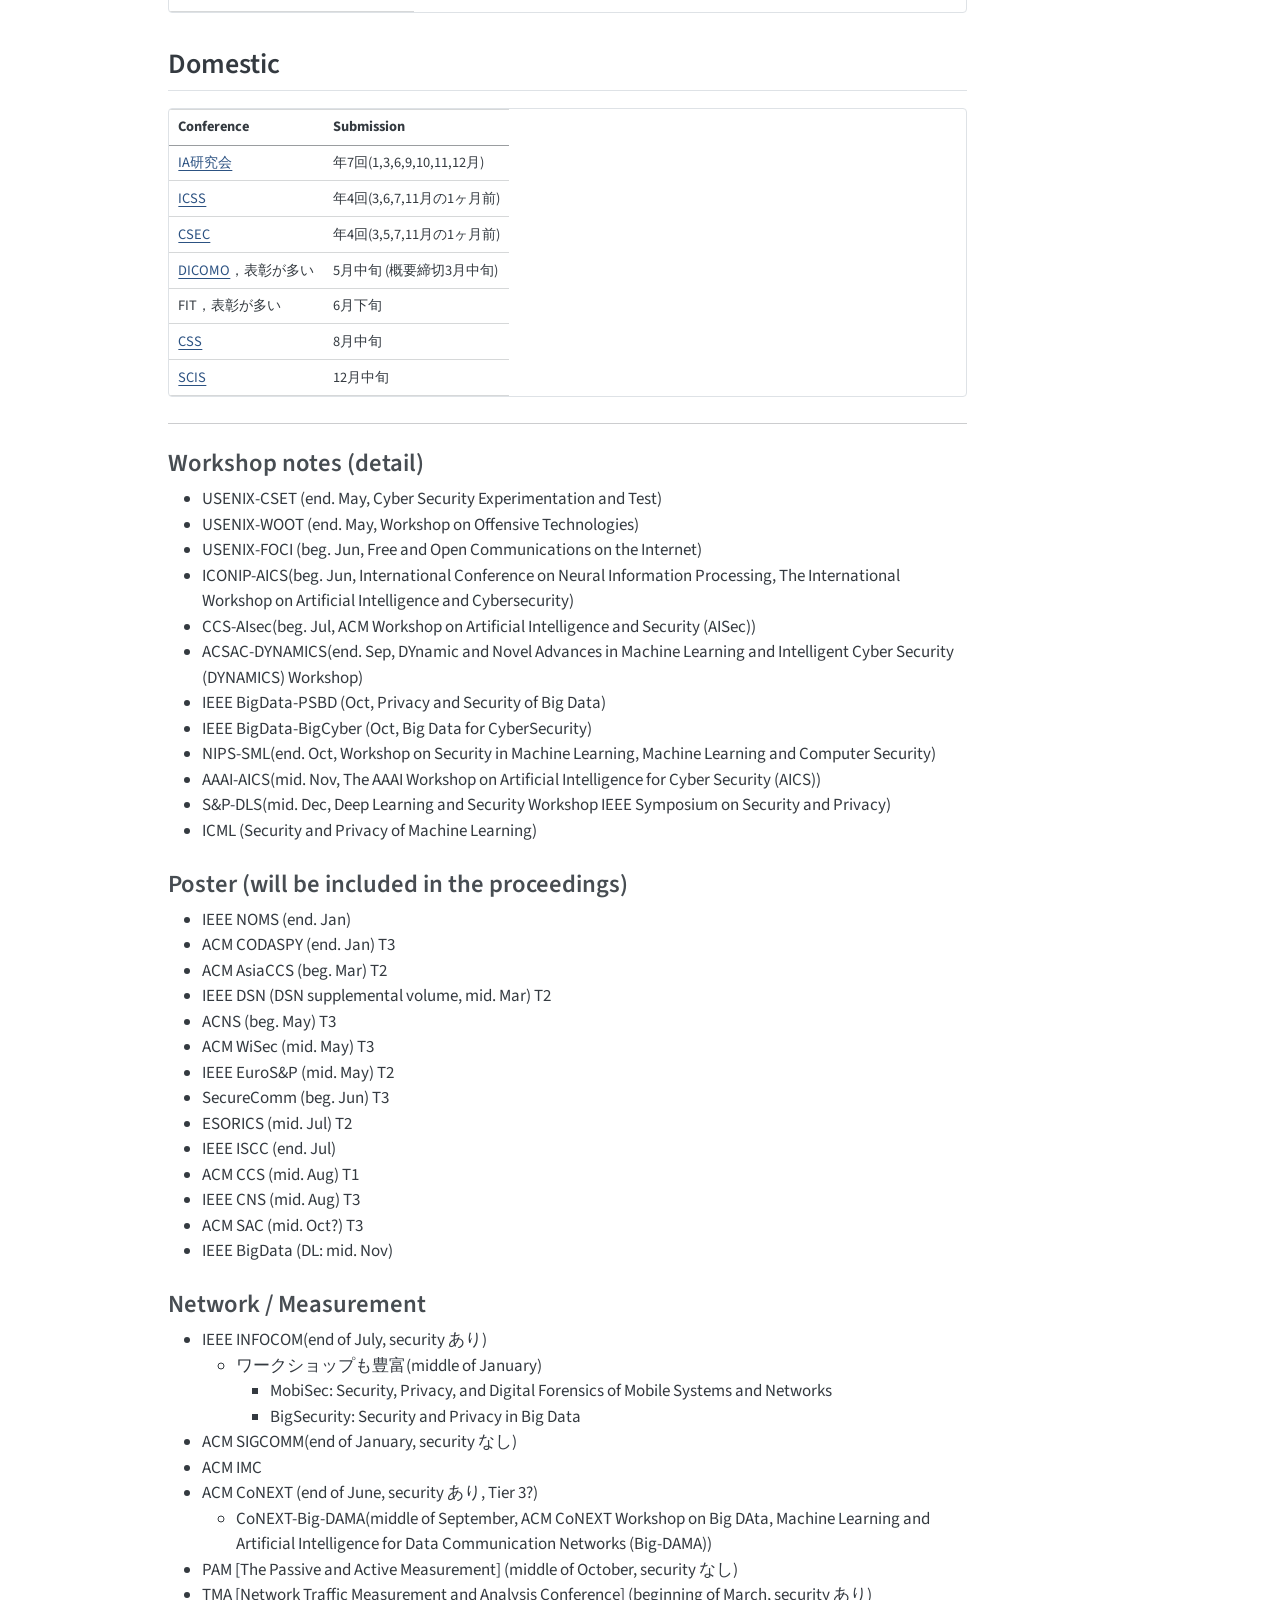
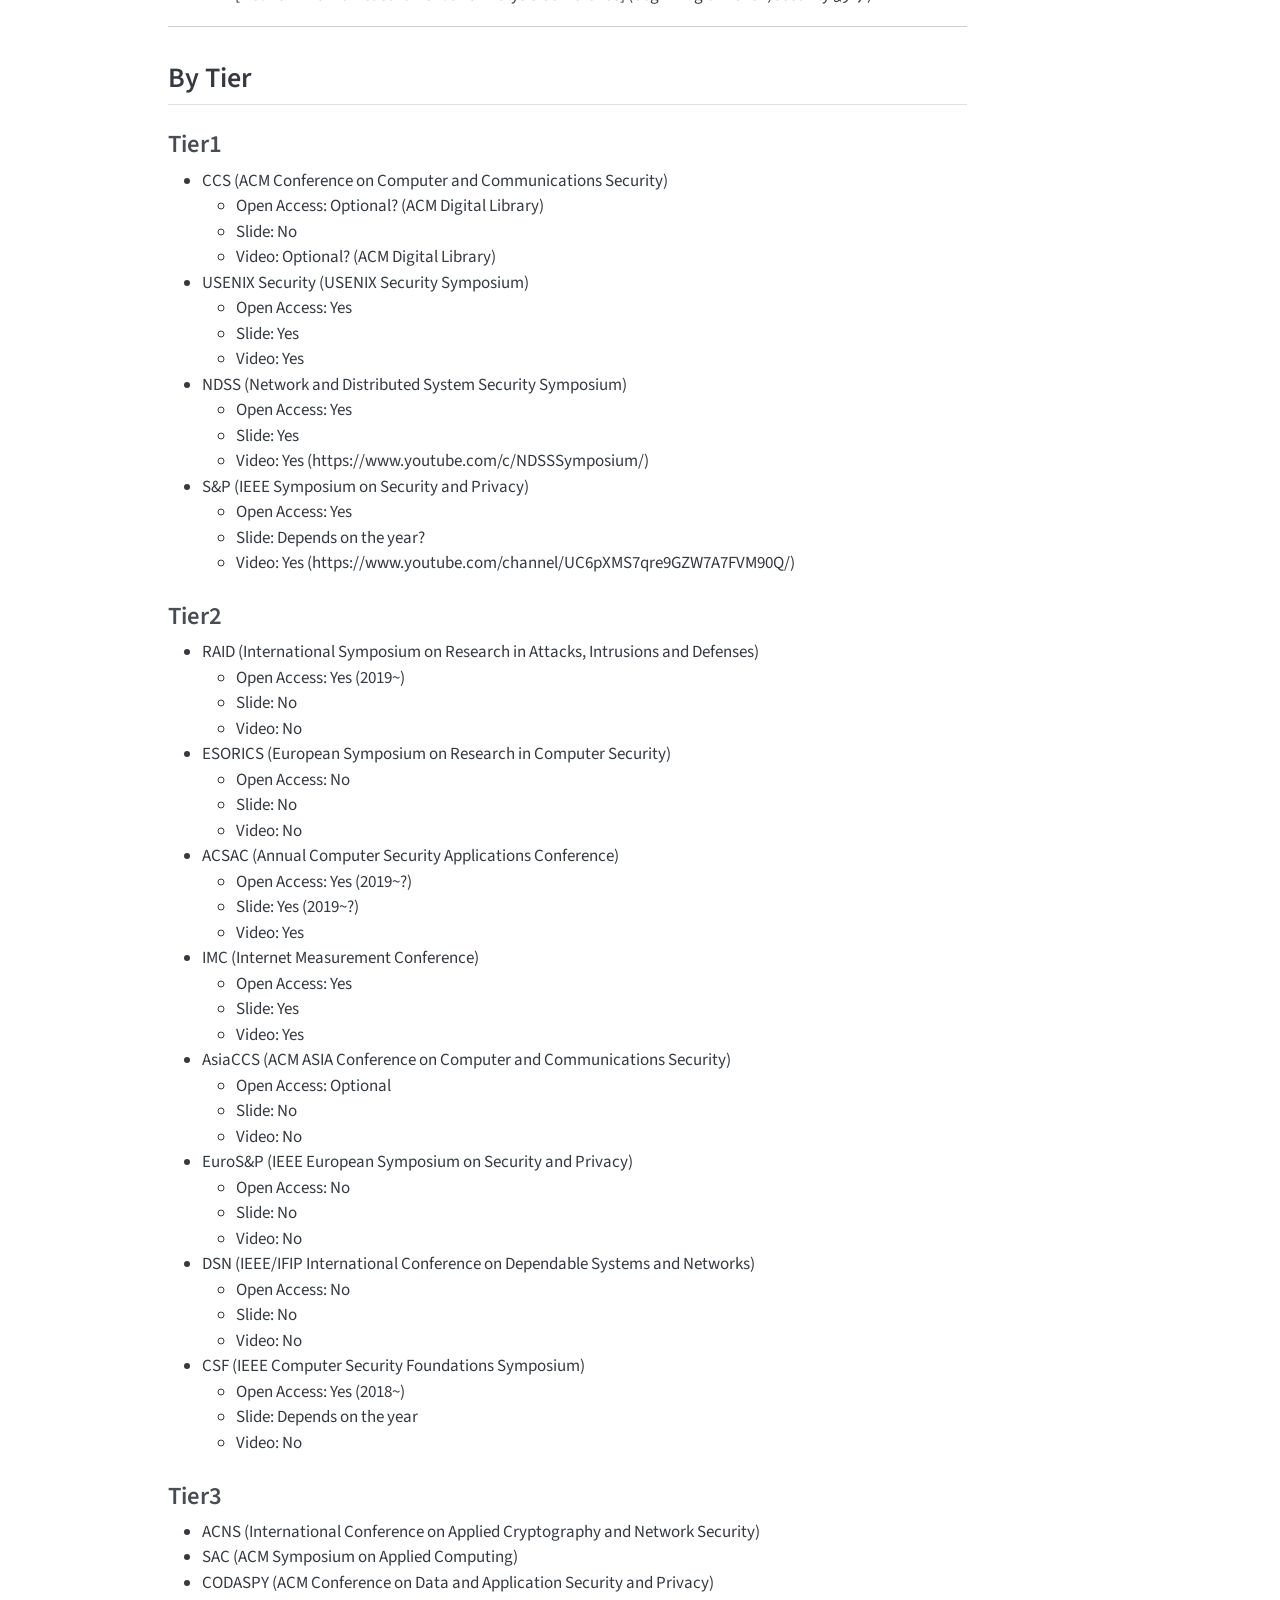
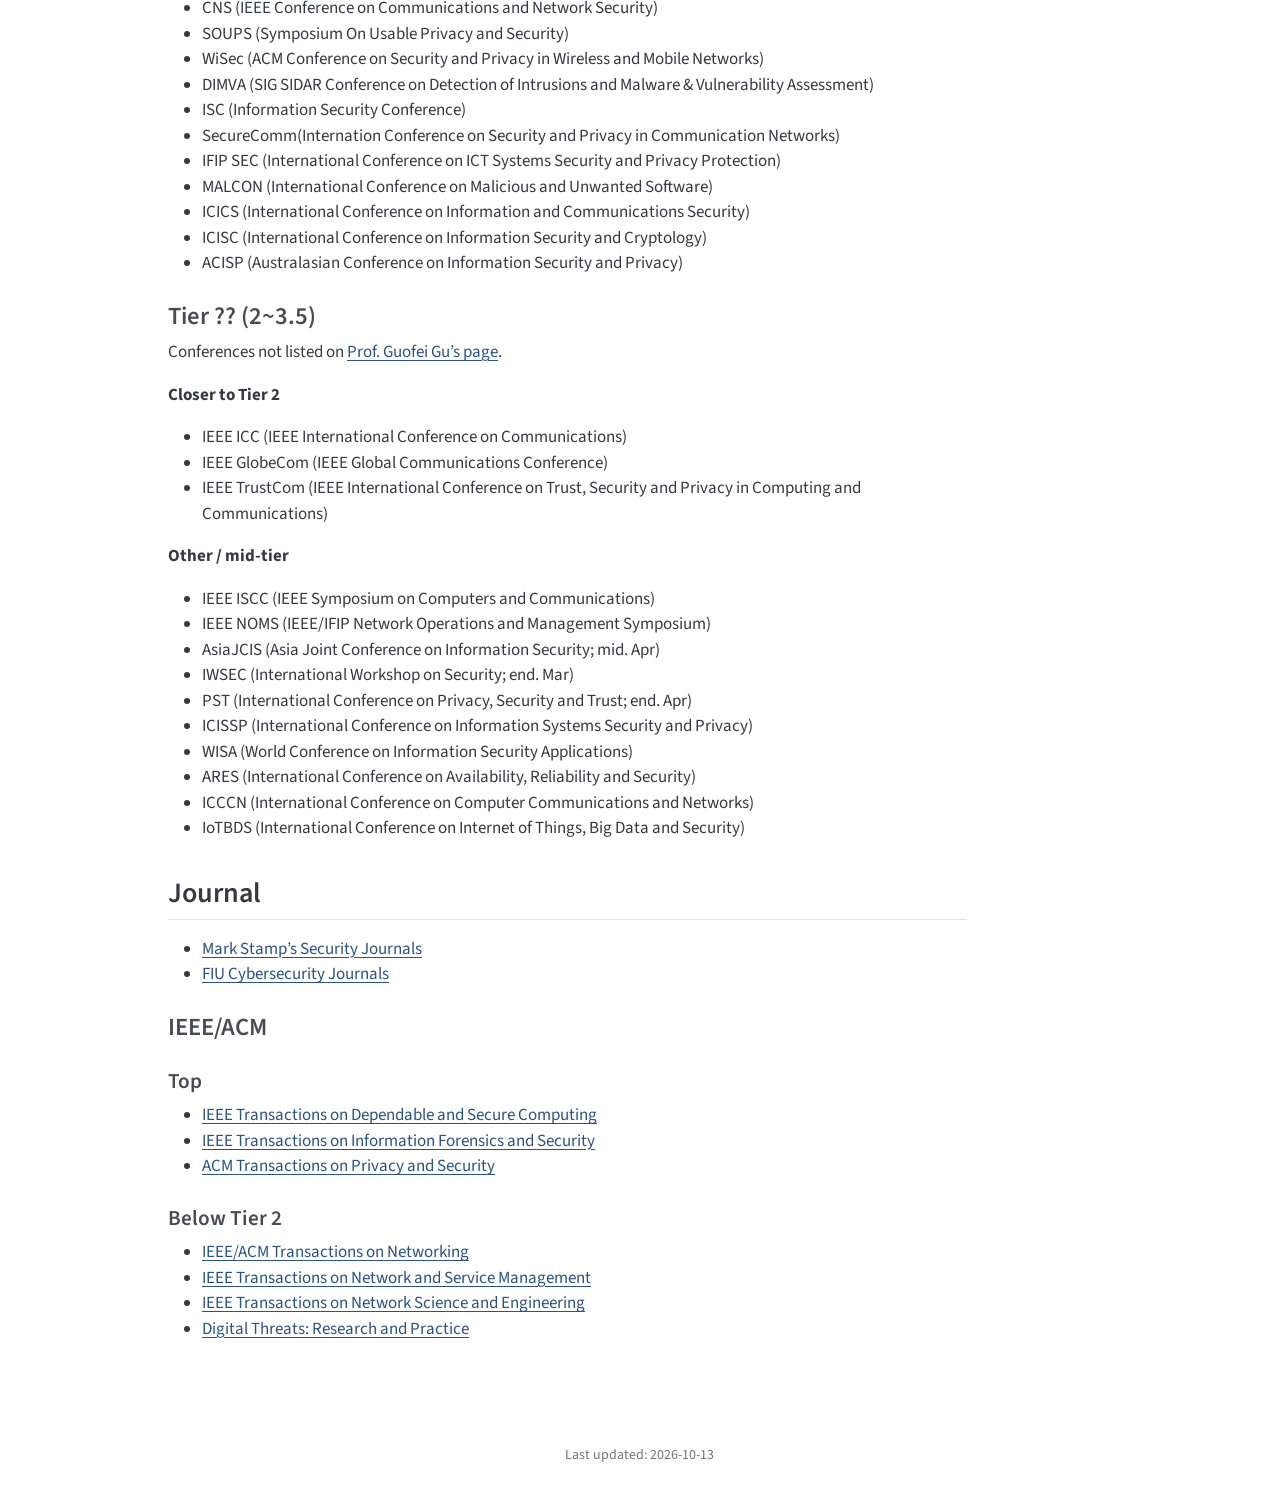
==== commit 414fb3b3: "Refresh 2026–2027 conference dates and fix ICISC year mapping. Co-authored-by: Cursor <cursoragent@c" ====
--- a/docs/conferences/index.html
+++ b/docs/conferences/index.html
@@ -229,7 +229,7 @@
 <tr class="odd">
 <td style="text-align: left;">ACM CCS (T1) <a href="https://scholar.google.com/citations?hl=en&amp;view_op=search_venues&amp;vq=%22ACM+Symposium+on+Computer+and+Communications+Security%22"><i class="bi bi-bar-chart-line" title="h5-index" aria-label="h5-index"></i></a></td>
 <td style="text-align: left;">Jan, Apr</td>
-<td style="text-align: left;"><a href="https://www.sigsac.org/ccs/CCS2027/">Oct TBA, Atlanta</a></td>
+<td style="text-align: left;"><a href="https://www.sigsac.org/ccs/CCS2027/">Oct 11-15, Atlanta</a></td>
 <td style="text-align: left;"><a href="https://www.sigsac.org/ccs/CCS2026/">Nov 15-19, The Hague, Netherlands</a><br>DL: Jan 14, Apr 29</td>
 <td style="text-align: left;"><a href="https://www.sigsac.org/ccs/CCS2025/">Oct 13-17, Taipei, Taiwan</a></td>
 <td style="text-align: left;"><a href="https://www.sigsac.org/ccs/CCS2024/">Oct 14-18, Salt Lake City</a></td>
@@ -277,7 +277,7 @@
 <tr class="odd">
 <td style="text-align: left;">IEEE S&amp;P (T1) <a href="https://scholar.google.com/citations?hl=en&amp;view_op=search_venues&amp;vq=%22IEEE+Symposium+on+Security+and+Privacy%22"><i class="bi bi-bar-chart-line" title="h5-index" aria-label="h5-index"></i></a></td>
 <td style="text-align: left;">Jun, Nov</td>
-<td style="text-align: left;"><a href="https://sp2027.ieee-security.org/">May TBA, Montreal, Canada</a><br>DL: Jun 11, Nov 17</td>
+<td style="text-align: left;"><a href="https://sp2027.ieee-security.org/">May 17-20, Montreal, Canada</a><br>DL: Jun 11, Nov 17</td>
 <td style="text-align: left;"><a href="https://sp2026.ieee-security.org/">May 18-21, San Francisco</a></td>
 <td style="text-align: left;"><a href="https://sp2025.ieee-security.org/">May 12-14, San Francisco, CA</a></td>
 <td style="text-align: left;"><a href="https://sp2024.ieee-security.org/">May 20-22, San Francisco</a></td>
@@ -289,7 +289,7 @@
 <tr class="even">
 <td style="text-align: left;">IEEE CSF (T2) <a href="https://scholar.google.com/citations?hl=en&amp;view_op=search_venues&amp;vq=IEEE+Computer+Security+Foundations+Symposium"><i class="bi bi-bar-chart-line" title="h5-index" aria-label="h5-index"></i></a></td>
 <td style="text-align: left;">Jul, Oct, Jan</td>
-<td style="text-align: left;"><a href="https://csf2027.ieee-security.org/">TBA, 2027</a><br>DL: Aug 3, Oct 15, Jan 28</td>
+<td style="text-align: left;"><a href="https://csf2027.ieee-security.org/">Sep 13-17, Tokyo, Japan</a><br>DL: Aug 3, Oct 15, Jan 28</td>
 <td style="text-align: left;"><a href="https://csf2026.ieee-security.org/">Jul 26-29, Lisbon, Portugal</a></td>
 <td style="text-align: left;"><a href="https://www.ieee-security.org/TC/CSF2025/">Jun 16-20, Santa Cruz, CA</a></td>
 <td style="text-align: left;"><a href="https://www.ieee-security.org/TC/CSF2024/">Jul 8-12, Enschede, Netherlands</a></td>
@@ -624,9 +624,9 @@
 </tr>
 <tr class="even">
 <td style="text-align: left;">IEEE DSC <a href="https://scholar.google.com/citations?hl=en&amp;view_op=search_venues&amp;vq=IEEE+Conference+on+Dependable+and+Secure+Computing"><i class="bi bi-bar-chart-line" title="h5-index" aria-label="h5-index"></i></a></td>
-<td style="text-align: left;">mid. Jun</td>
-<td style="text-align: left;"></td>
-<td style="text-align: left;"><a href="https://attend.ieee.org/dsc-2025/dsc-2026/">Oct 9-11, New York, NY</a><br>DL: Jun 12</td>
+<td style="text-align: left;">mid. Jul</td>
+<td style="text-align: left;"></td>
+<td style="text-align: left;"><a href="https://attend.ieee.org/dsc/">Oct 9-11, New York, NY</a><br>DL: Jul 15</td>
 <td style="text-align: left;"><a href="https://attend.ieee.org/dsc-2025/">Oct 18-20, Taipei, Taiwan</a><br>DL: May 24</td>
 <td style="text-align: left;"><a href="https://attend.ieee.org/dsc-2024/">Nov 6-8, Tokyo, Japan</a><br>DL: Jul 18</td>
 <td style="text-align: left;"><a href="https://attend.ieee.org/dsc-2023/">Nov 7-9, Tampa</a><br>DL: May 31</td>
@@ -684,15 +684,15 @@
 </tr>
 <tr class="odd">
 <td style="text-align: left;">ICISC (T3)</td>
-<td style="text-align: left;">mid. Sep</td>
-<td style="text-align: left;"></td>
-<td style="text-align: left;"></td>
-<td style="text-align: left;"></td>
-<td style="text-align: left;"><a href="http://www.icisc.org/">Nov 19-21, Seoul, Korea</a><br>DL: Sep 5</td>
-<td style="text-align: left;"><a href="http://www.icisc.org/">Nov 20-22, Seoul, Korea</a><br>DL: Sep 6</td>
-<td style="text-align: left;"><a href="http://www.icisc.org/">Nov 29-Dec 1, Seoul, Korea</a><br>DL: Oct 6</td>
-<td style="text-align: left;"><a href="http://www.icisc.org/">Nov 30-Dec 2, Seoul, Korea</a><br>DL: Sep 16</td>
-<td style="text-align: left;"><a href="http://www.icisc.org/">Dec 1-3, Seoul, Korea</a><br>DL: Sep 7</td>
+<td style="text-align: left;">end. Aug</td>
+<td style="text-align: left;"></td>
+<td style="text-align: left;"><a href="https://www.icisc.org/">Nov 18-20, Seoul, Korea</a><br>DL: Aug 28</td>
+<td style="text-align: left;"><a href="https://www.icisc.org/">Nov 19-21, Seoul, Korea</a><br>DL: Sep 5</td>
+<td style="text-align: left;"><a href="https://www.icisc.org/">Nov 20-22, Seoul, Korea</a><br>DL: Sep 6</td>
+<td style="text-align: left;"><a href="https://www.icisc.org/">Nov 29-Dec 1, Seoul, Korea</a><br>DL: Oct 6</td>
+<td style="text-align: left;"><a href="https://www.icisc.org/">Nov 30-Dec 2, Seoul, Korea</a><br>DL: Sep 16</td>
+<td style="text-align: left;"><a href="https://www.icisc.org/">Dec 1-3, Seoul, Korea</a><br>DL: Sep 7</td>
+<td style="text-align: left;"><a href="https://www.icisc.org/">Dec 2-4, Seoul, Korea</a></td>
 </tr>
 <tr class="even">
 <td style="text-align: left;">SAC (T3) <a href="https://scholar.google.com/citations?hl=en&amp;view_op=search_venues&amp;vq=ACM+Symposium+on+Applied+Computing"><i class="bi bi-bar-chart-line" title="h5-index" aria-label="h5-index"></i></a></td>
@@ -1520,7 +1520,7 @@
       &nbsp;
     </div>   
     <div class="nav-footer-center">
-<p>Last updated: 2026-08-17</p>
+<p>Last updated: 2026-10-13</p>
 </div>
     <div class="nav-footer-right">
       &nbsp;
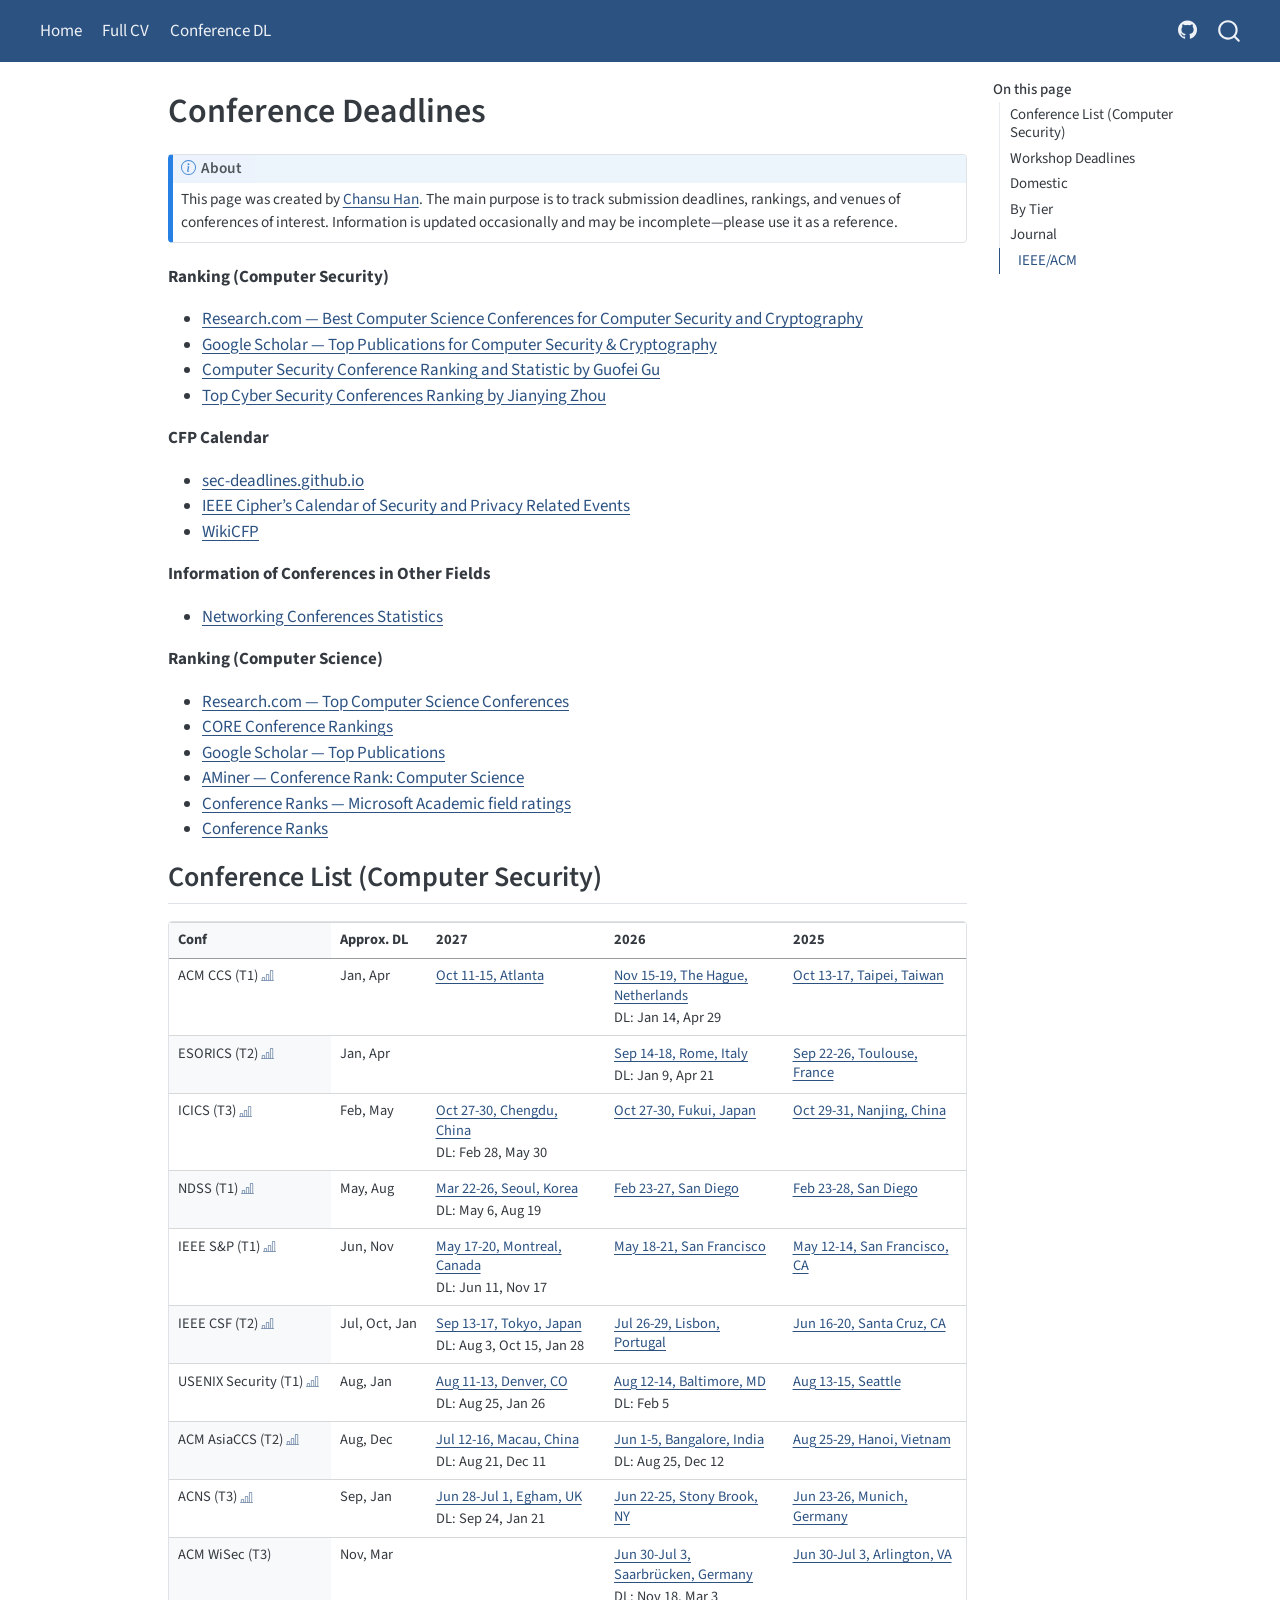
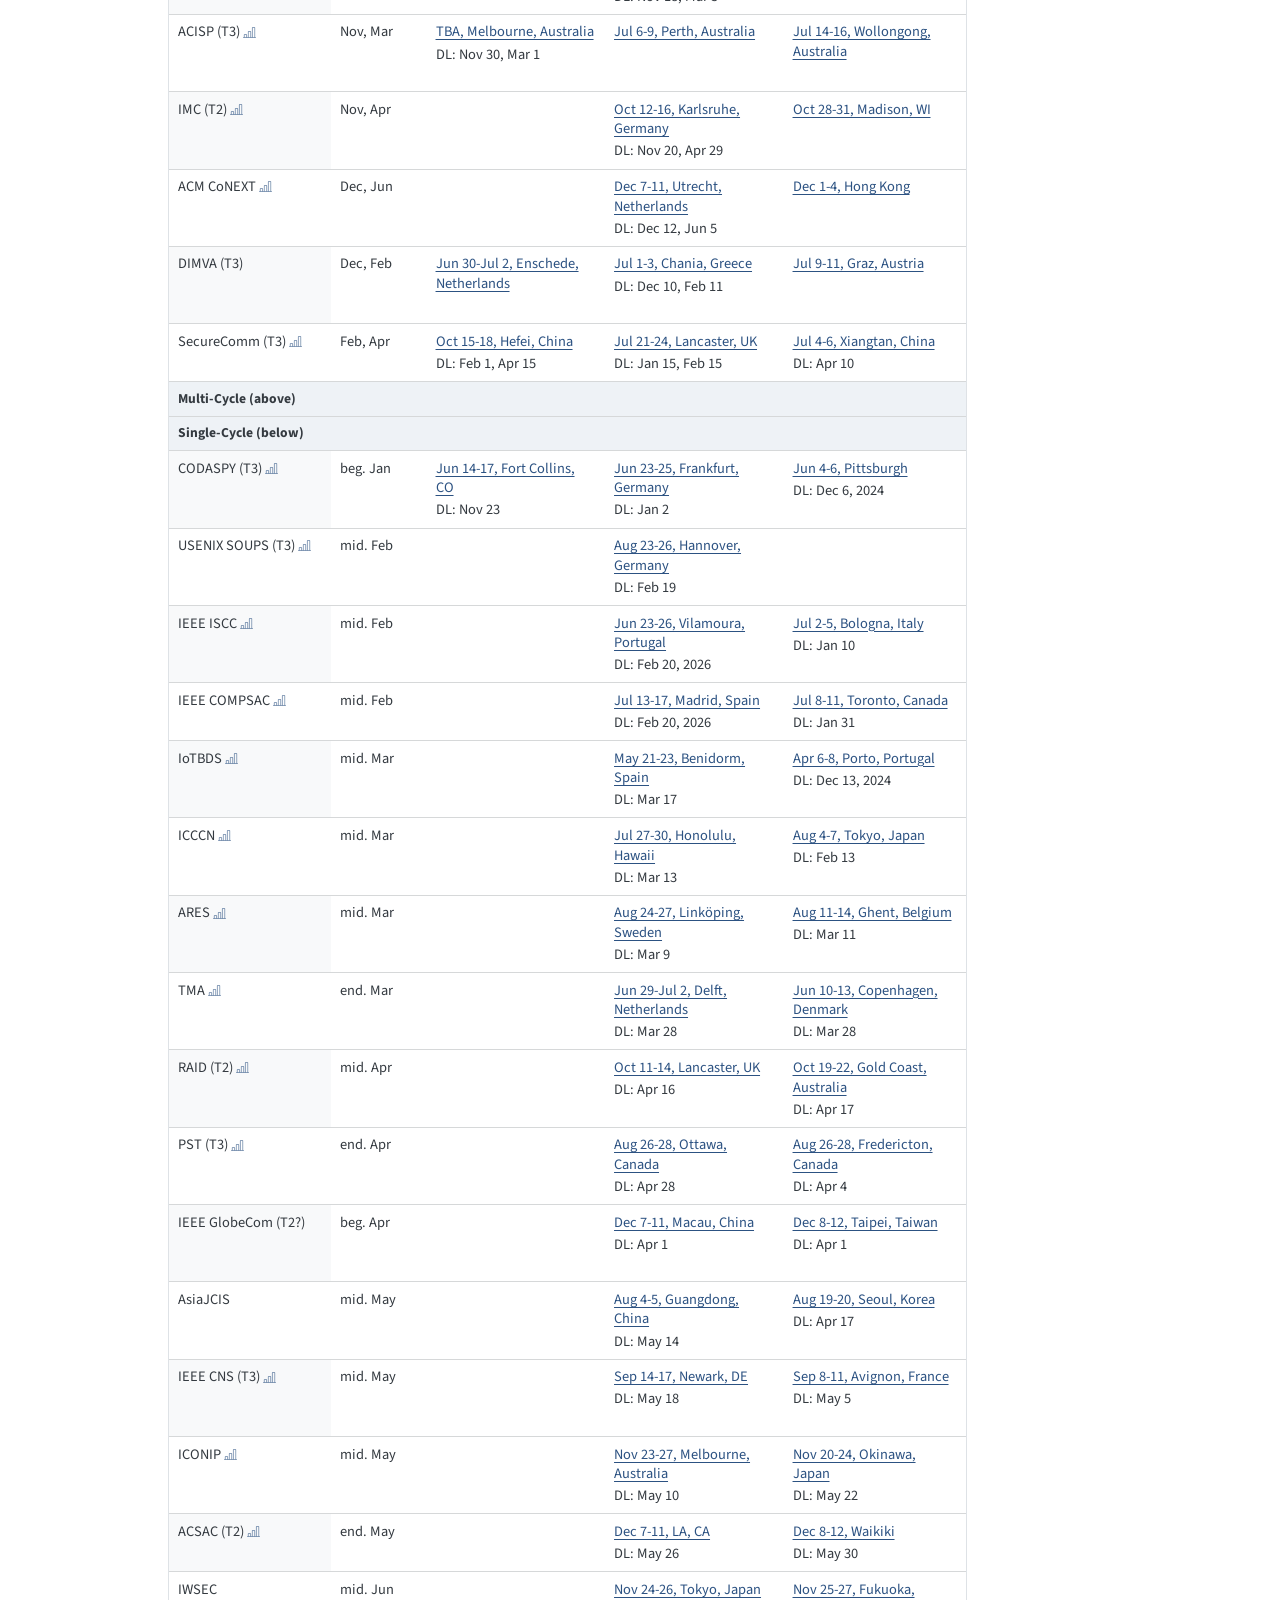
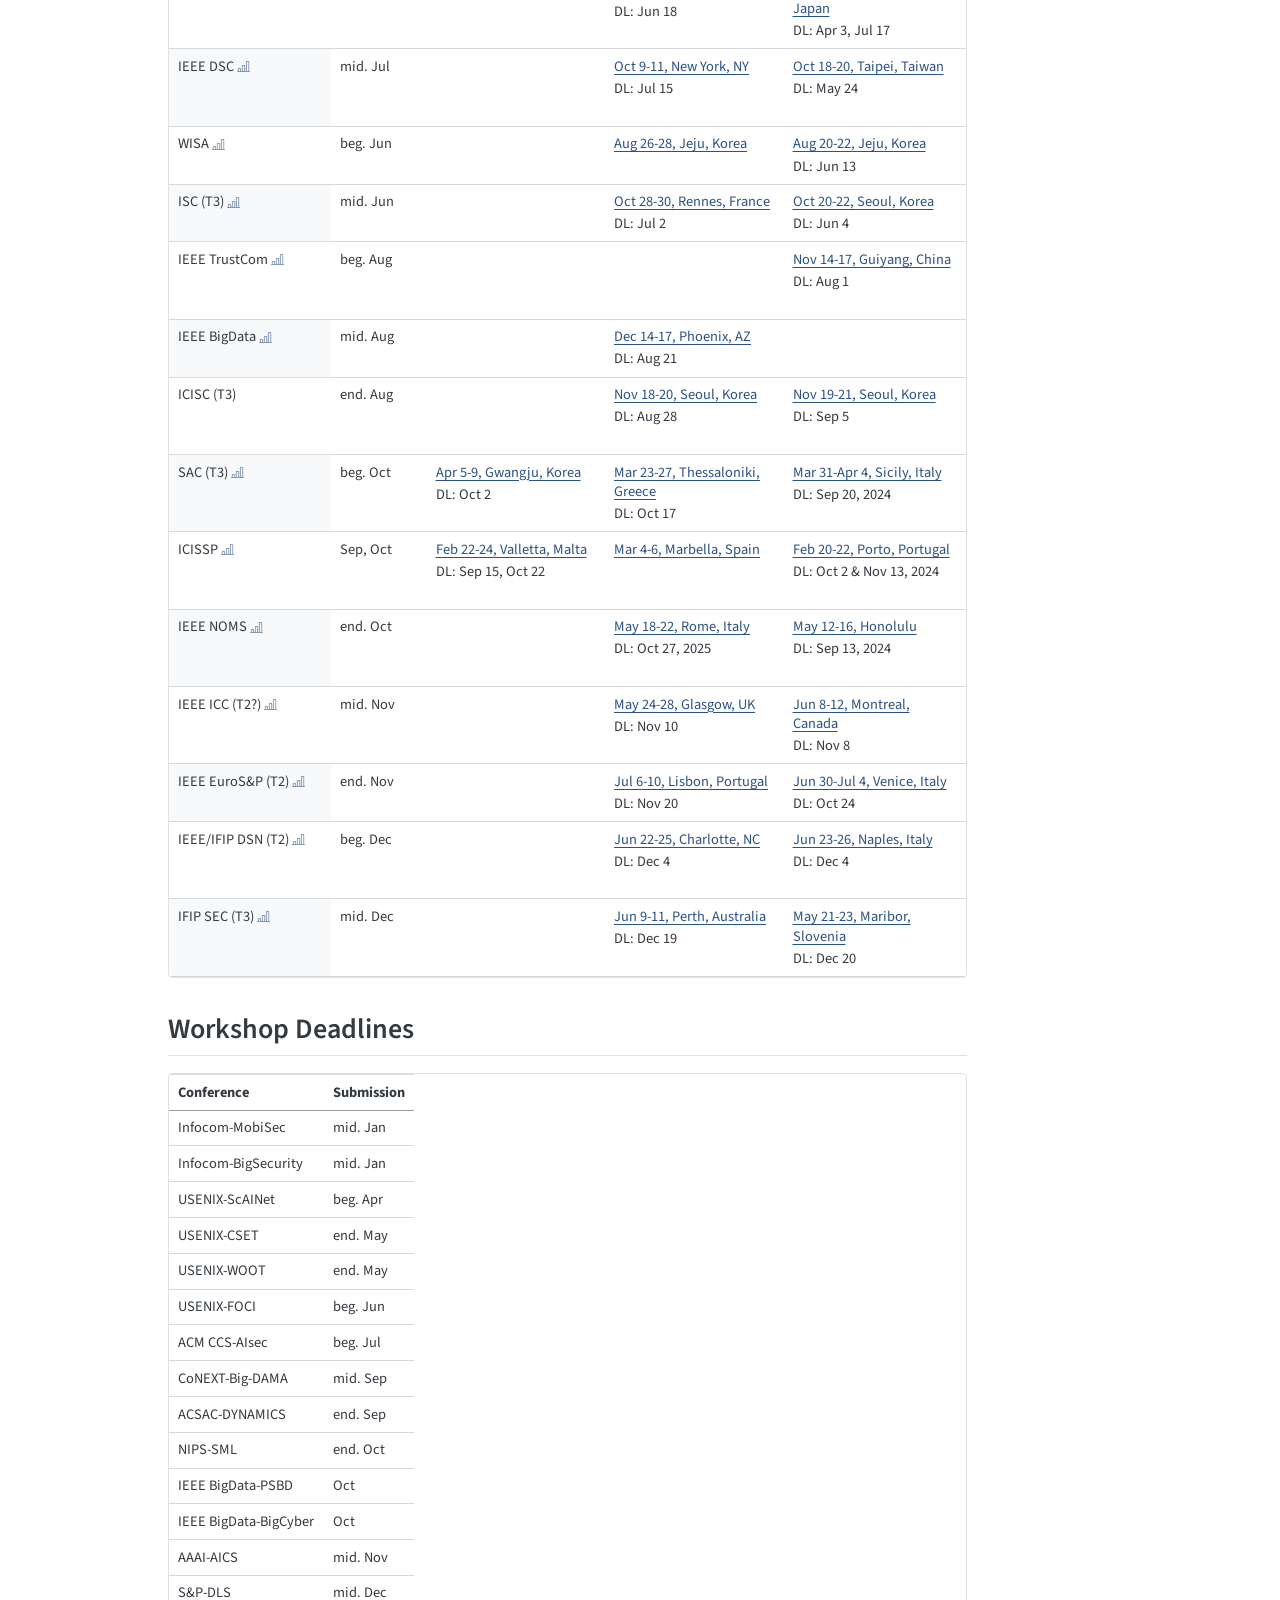
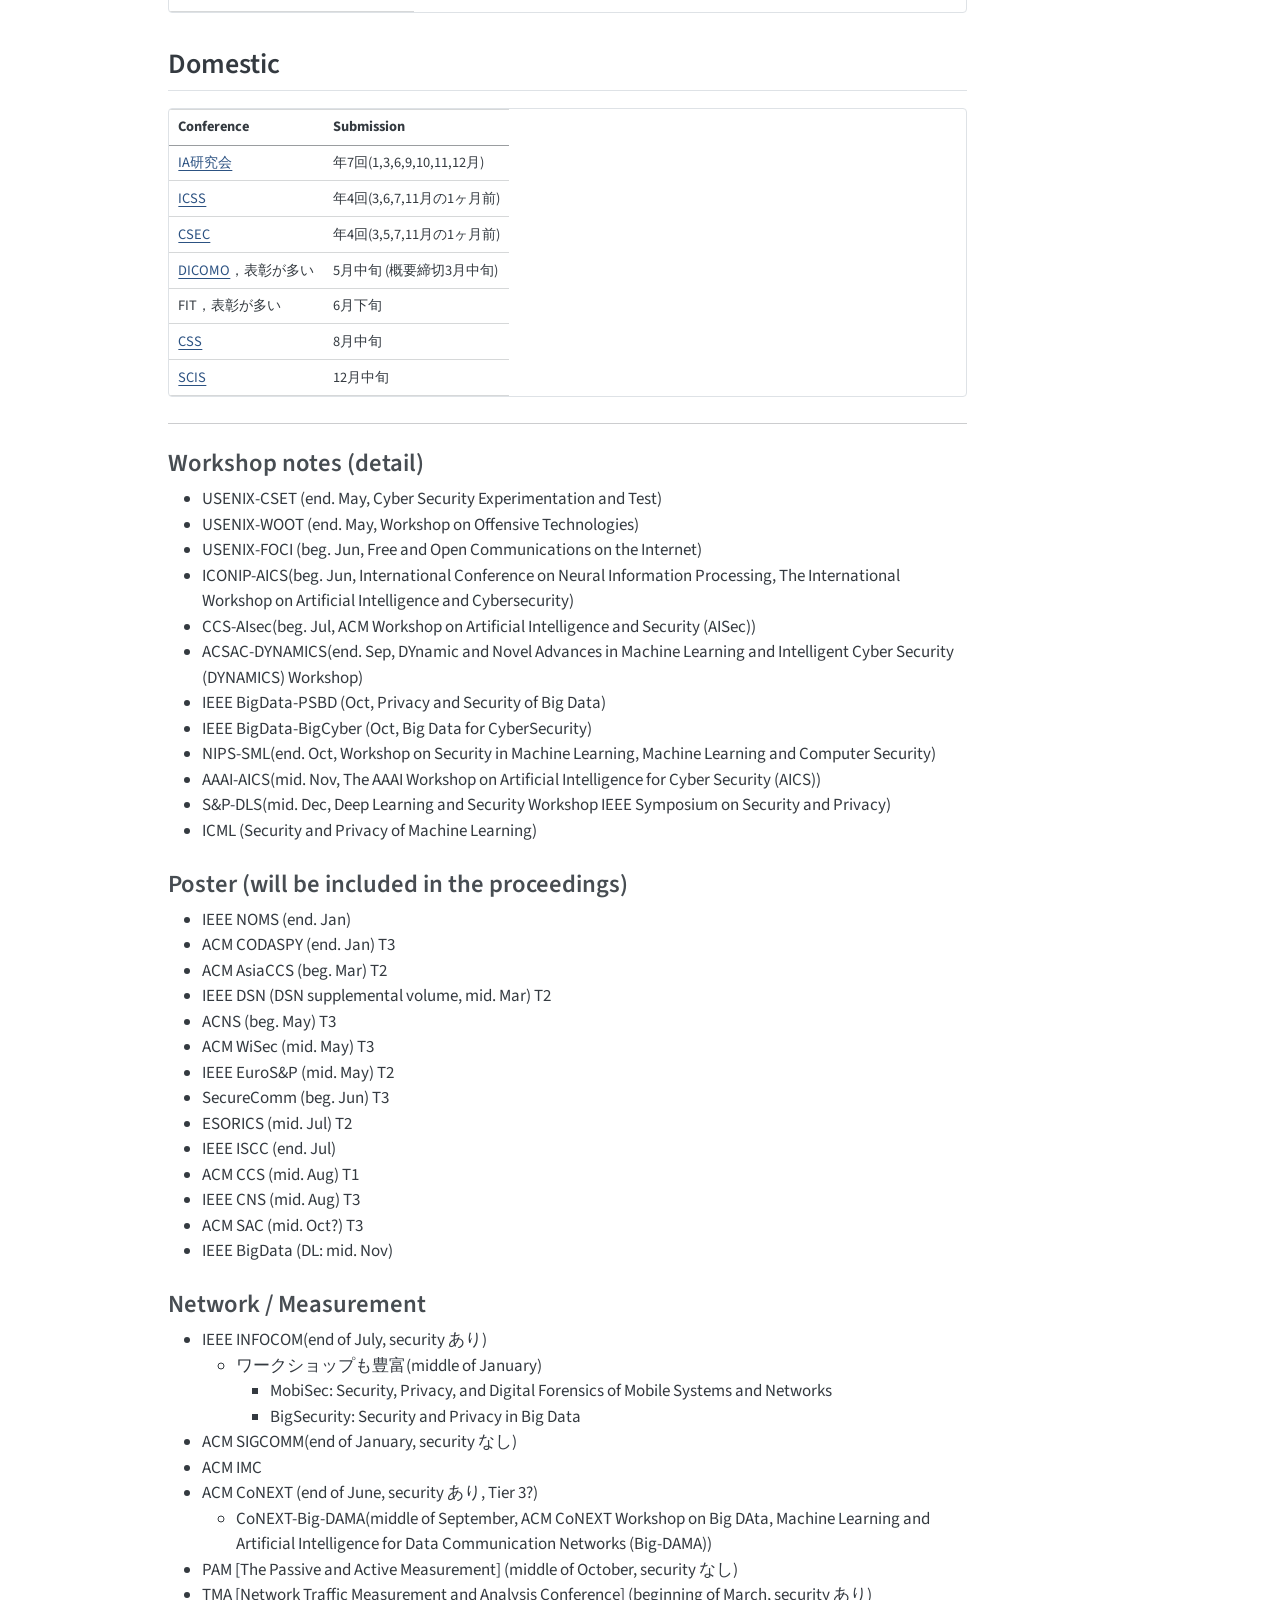
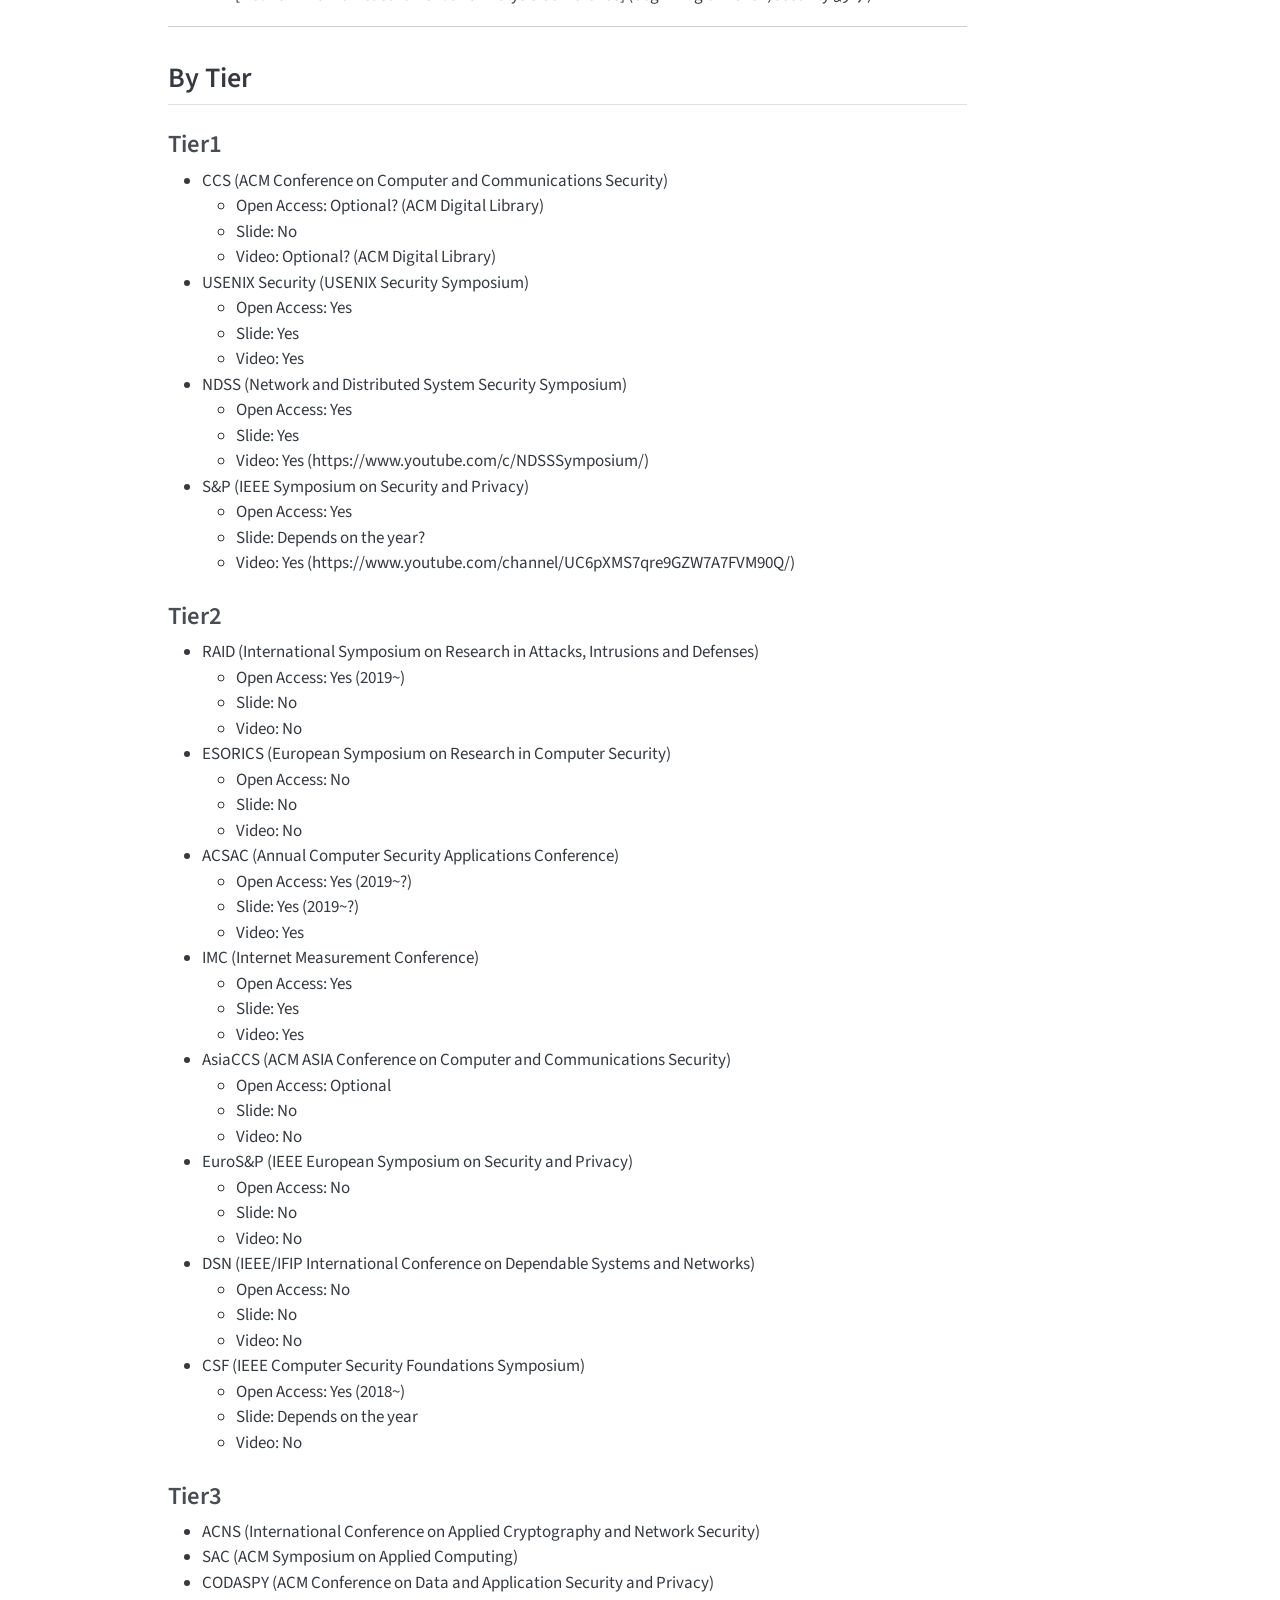
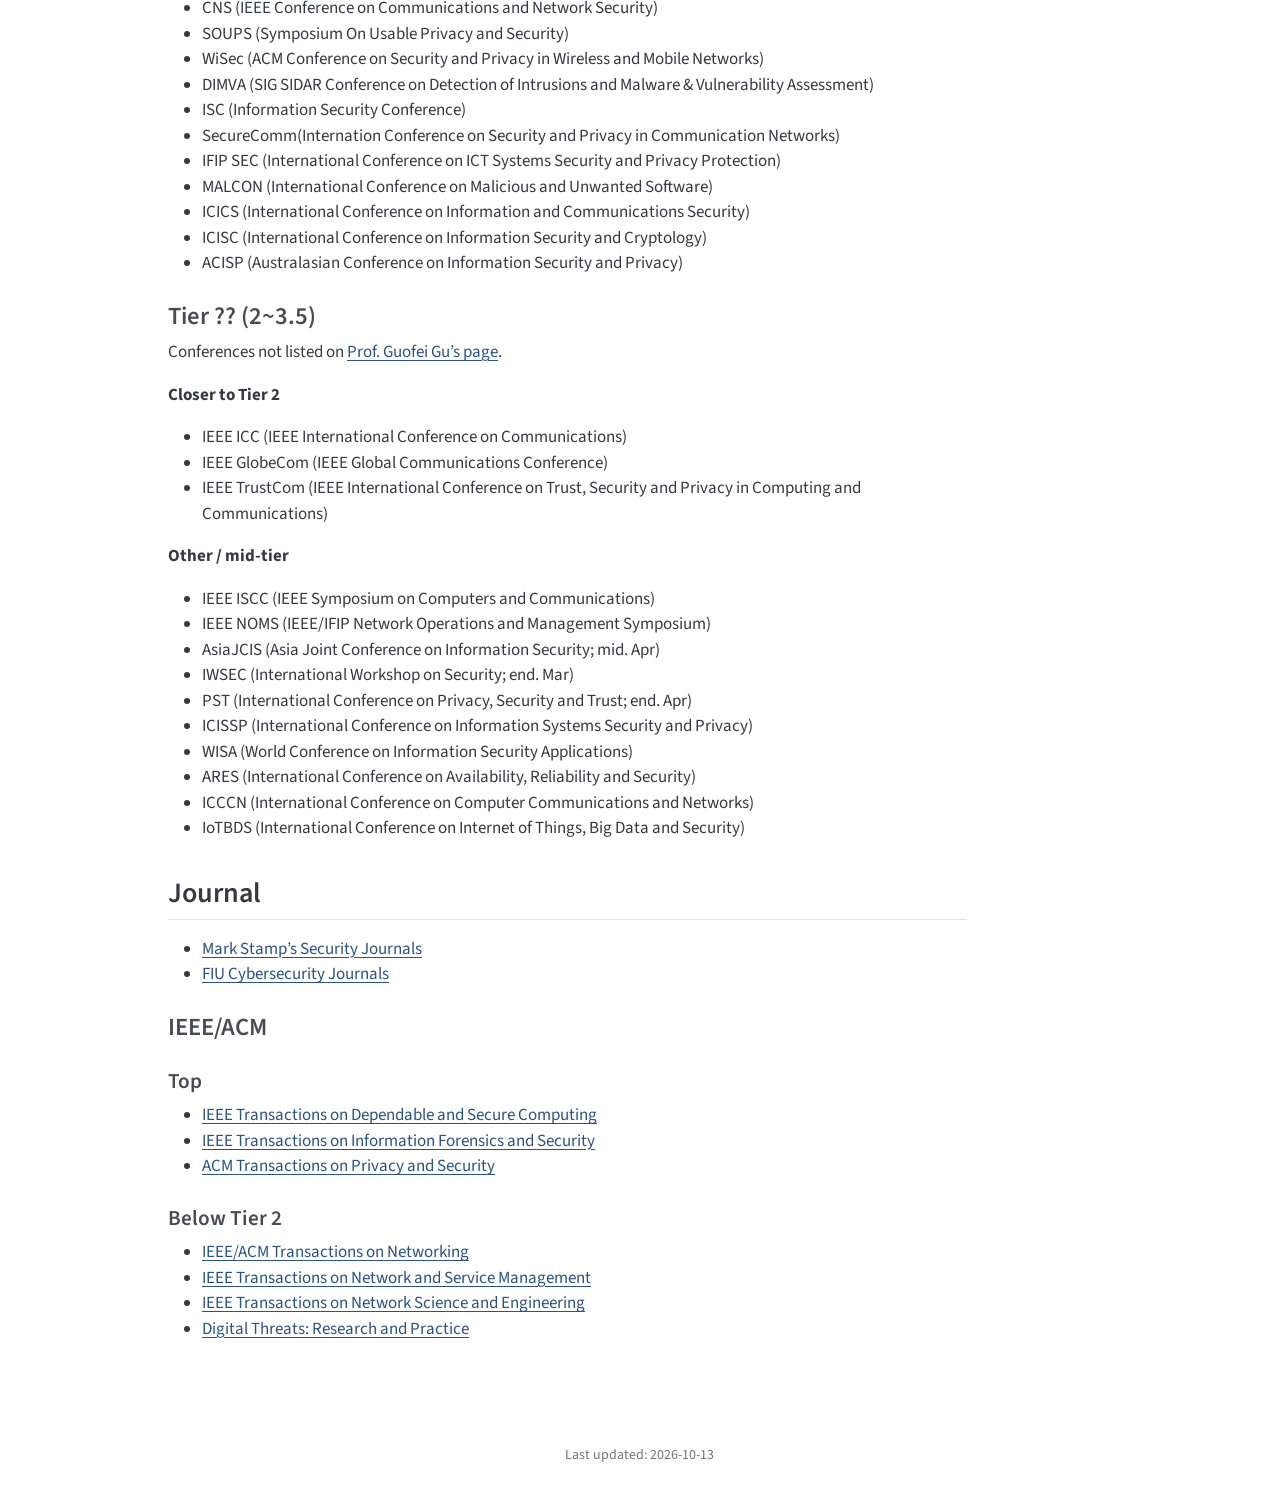
==== commit c3f9f931: "Add confirmed 2027 venues and fix TrustCom year mapping. Co-authored-by: Cursor <cursoragent@cursor." ====
--- a/docs/conferences/index.html
+++ b/docs/conferences/index.html
@@ -252,8 +252,8 @@
 </tr>
 <tr class="odd">
 <td style="text-align: left;">ICICS (T3) <a href="https://scholar.google.com/citations?hl=en&amp;view_op=search_venues&amp;vq=International+Information+and+Communications+Security+Conference"><i class="bi bi-bar-chart-line" title="h5-index" aria-label="h5-index"></i></a></td>
-<td style="text-align: left;">Mar, Jun</td>
-<td style="text-align: left;"></td>
+<td style="text-align: left;">Feb, May</td>
+<td style="text-align: left;"><a href="https://icics2027.github.io/ICICS-bot/">Oct 27-30, Chengdu, China</a><br>DL: Feb 28, May 30</td>
 <td style="text-align: left;"><a href="https://sulab-sever.u-aizu.ac.jp/icics2026/">Oct 27-30, Fukui, Japan</a></td>
 <td style="text-align: left;"><a href="https://www.icics2025.org/">Oct 29-31, Nanjing, China</a></td>
 <td style="text-align: left;"><a href="https://icics2024.aegean.gr/">Aug 26-28, Mytilene, Greece</a></td>
@@ -348,9 +348,9 @@
 </tr>
 <tr class="odd">
 <td style="text-align: left;">ACISP (T3) <a href="https://scholar.google.com/citations?hl=en&amp;view_op=search_venues&amp;vq=ACISP"><i class="bi bi-bar-chart-line" title="h5-index" aria-label="h5-index"></i></a></td>
-<td style="text-align: left;">Nov, Feb</td>
-<td style="text-align: left;"></td>
-<td style="text-align: left;"><a href="https://acisp.org/index.html">Jul 6-9, Perth, Australia</a></td>
+<td style="text-align: left;">Nov, Mar</td>
+<td style="text-align: left;"><a href="https://acisp.org/">TBA, Melbourne, Australia</a><br>DL: Nov 30, Mar 1</td>
+<td style="text-align: left;"><a href="https://acisp.org/">Jul 6-9, Perth, Australia</a></td>
 <td style="text-align: left;"><a href="https://uow-ic2.github.io/acisp2025/">Jul 14-16, Wollongong, Australia</a></td>
 <td style="text-align: left;"><a href="https://www.qut.edu.au/about/faculty-of-science/school-of-computer-science/acisp">Jul 15-17, Sydney, Australia</a></td>
 <td style="text-align: left;"><a href="https://www.qut.edu.au/about/faculty-of-science/school-of-computer-science/acisp">Jul 5-7, Brisbane, Australia</a><br>DL: Feb 13</td>
@@ -385,7 +385,7 @@
 <tr class="even">
 <td style="text-align: left;">DIMVA (T3)</td>
 <td style="text-align: left;">Dec, Feb</td>
-<td style="text-align: left;"></td>
+<td style="text-align: left;"><a href="https://www.dimva.org/">Jun 30-Jul 2, Enschede, Netherlands</a></td>
 <td style="text-align: left;"><a href="https://dimva.org/dimva2026/">Jul 1-3, Chania, Greece</a><br>DL: Dec 10, Feb 11</td>
 <td style="text-align: left;"><a href="https://www.dimva.org/dimva2025/">Jul 9-11, Graz, Austria</a></td>
 <td style="text-align: left;"><a href="https://www.dimva.org/dimva2024/">Jul 17-19, Lausanne, Switzerland</a></td>
@@ -396,8 +396,8 @@
 </tr>
 <tr class="odd">
 <td style="text-align: left;">SecureComm (T3) <a href="https://scholar.google.com/citations?hl=en&amp;view_op=search_venues&amp;vq=Security+and+Privacy+in+Communication+Networks"><i class="bi bi-bar-chart-line" title="h5-index" aria-label="h5-index"></i></a></td>
-<td style="text-align: left;">Jan, Feb</td>
-<td style="text-align: left;"></td>
+<td style="text-align: left;">Feb, Apr</td>
+<td style="text-align: left;"><a href="https://securecomm.eai-conferences.org/2027/">Oct 15-18, Hefei, China</a><br>DL: Feb 1, Apr 15</td>
 <td style="text-align: left;"><a href="https://securecomm.eai-conferences.org/2026/">Jul 21-24, Lancaster, UK</a><br>DL: Jan 15, Feb 15</td>
 <td style="text-align: left;"><a href="https://securecomm.eai-conferences.org/2025/">Jul 4-6, Xiangtan, China</a><br>DL: Apr 10</td>
 <td style="text-align: left;"><a href="https://securecomm.eai-conferences.org/2024/">Oct 28-30, Dubai, UAE</a><br>DL: May 10</td>
@@ -433,7 +433,7 @@
 <tr class="even">
 <td style="text-align: left;">CODASPY (T3) <a href="https://scholar.google.com/citations?hl=en&amp;view_op=search_venues&amp;vq=ACM+Conference+on+Data+and+Application+Security+and+Privacy"><i class="bi bi-bar-chart-line" title="h5-index" aria-label="h5-index"></i></a></td>
 <td style="text-align: left;">beg. Jan</td>
-<td style="text-align: left;"></td>
+<td style="text-align: left;"><a href="https://www.codaspy.org/2027/">Jun 14-17, Fort Collins, CO</a><br>DL: Nov 23</td>
 <td style="text-align: left;"><a href="https://www.codaspy.org/2026/">Jun 23-25, Frankfurt, Germany</a><br>DL: Jan 2</td>
 <td style="text-align: left;"><a href="https://www.codaspy.org/2025/">Jun 4-6, Pittsburgh</a><br>DL: Dec 6, 2024</td>
 <td style="text-align: left;"><a href="https://www.codaspy.org/2024/">Jun 19-21, Porto, Portugal</a><br>DL: Dec 29, 2023</td>
@@ -663,12 +663,12 @@
 <td style="text-align: left;">beg. Aug</td>
 <td style="text-align: left;"></td>
 <td style="text-align: left;"></td>
-<td style="text-align: left;"></td>
 <td style="text-align: left;"><a href="https://ieee-aiplus-2025.org/">Nov 14-17, Guiyang, China</a><br>DL: Aug 1</td>
-<td style="text-align: left;"><a href="http://ieee-aiplus.org/2024/trustcom/index.php">Dec 17-21, Sanya, China</a><br>DL: Sep 1</td>
+<td style="text-align: left;"><a href="http://ieee-aiplus.org/2024/trustcom/index.php">Dec 17-21, Sanya, China</a><br>DL: Oct 1</td>
 <td style="text-align: left;"><a href="https://hpcn.exeter.ac.uk/trustcom2023/">Nov 1-3, Exeter, UK</a><br>DL: Jul 1</td>
 <td style="text-align: left;"><a href="http://www.ieee-hust-ncc.org/2022/TrustCom/">Oct 28-30, Wuhan, China</a><br>DL: Jul 1</td>
 <td style="text-align: left;"><a href="https://trustcom2021.sau.edu.cn/">Aug 18-20, Shenyang, China</a><br>DL: Mar 20</td>
+<td style="text-align: left;"></td>
 </tr>
 <tr class="even">
 <td style="text-align: left;">IEEE BigData <a href="https://scholar.google.com/citations?hl=en&amp;view_op=search_venues&amp;vq=%22IEEE+International+Conference+on+Big+Data%22"><i class="bi bi-bar-chart-line" title="h5-index" aria-label="h5-index"></i></a></td>
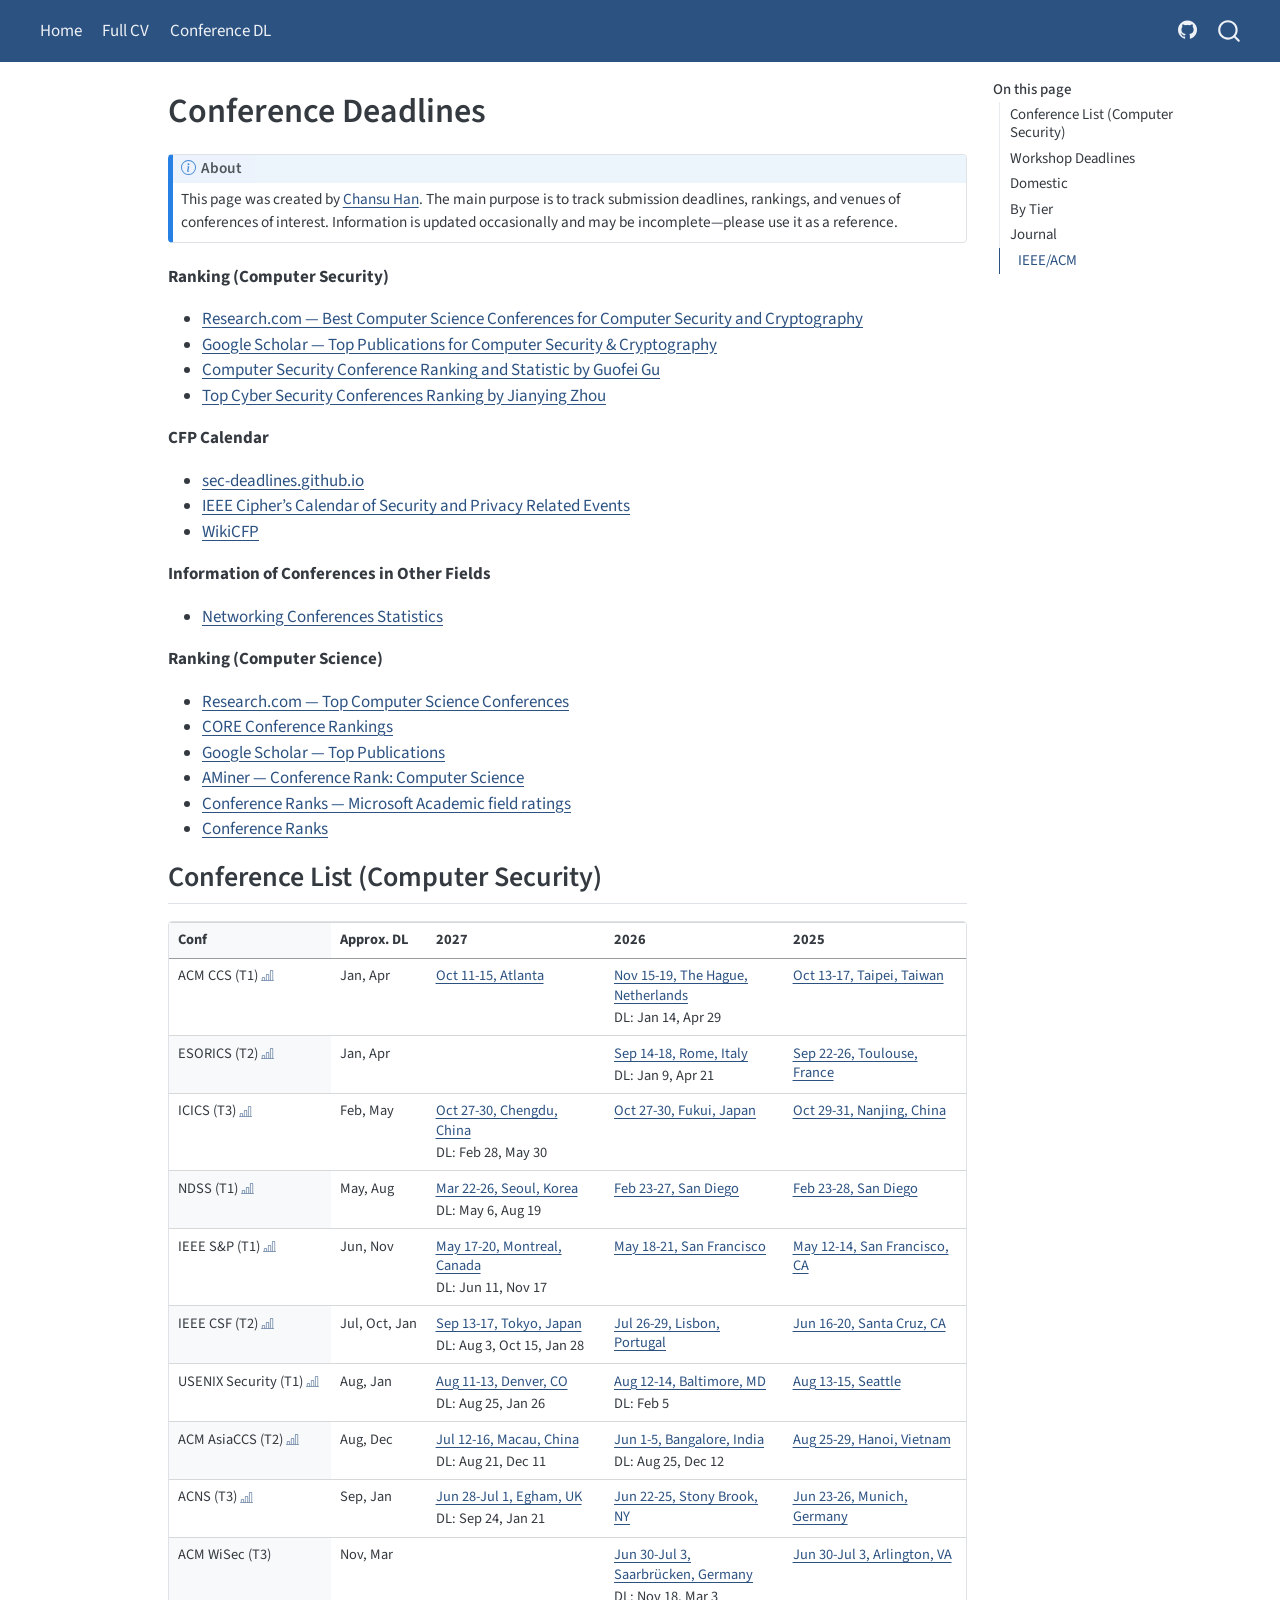
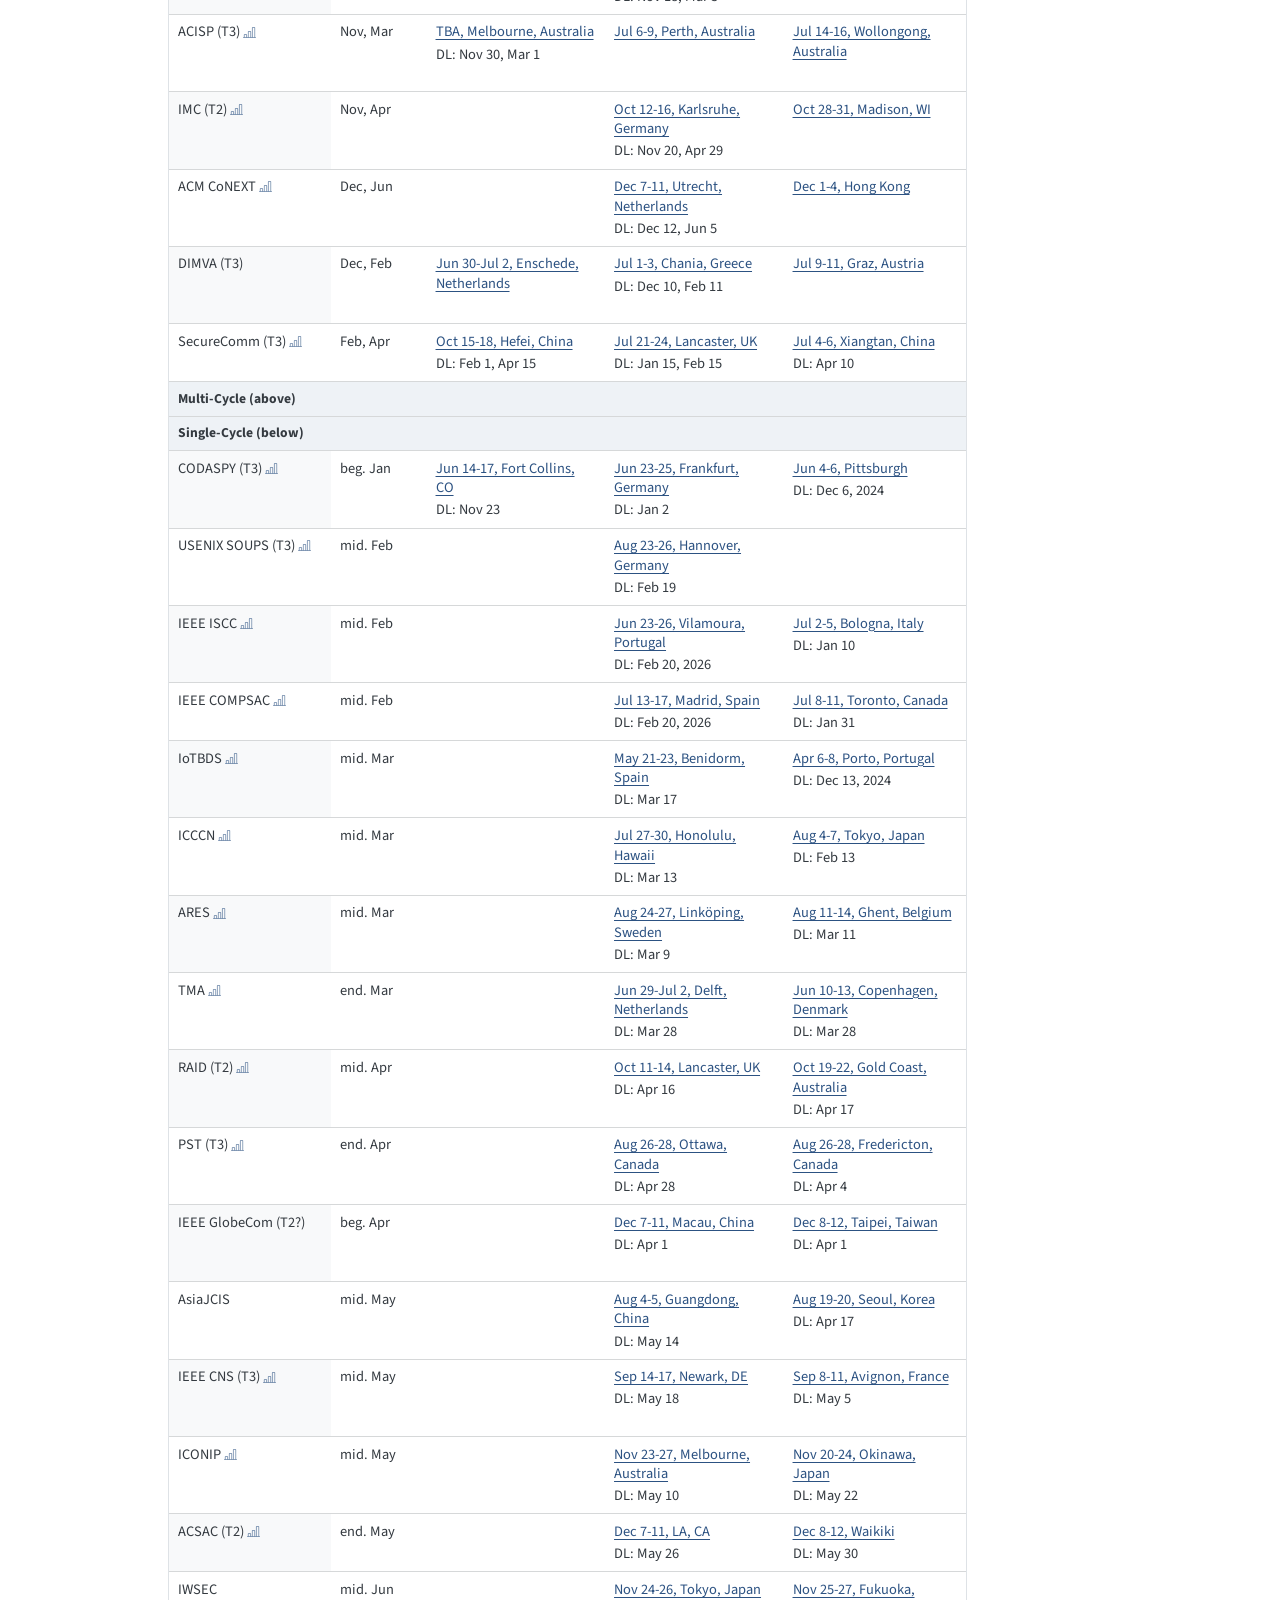
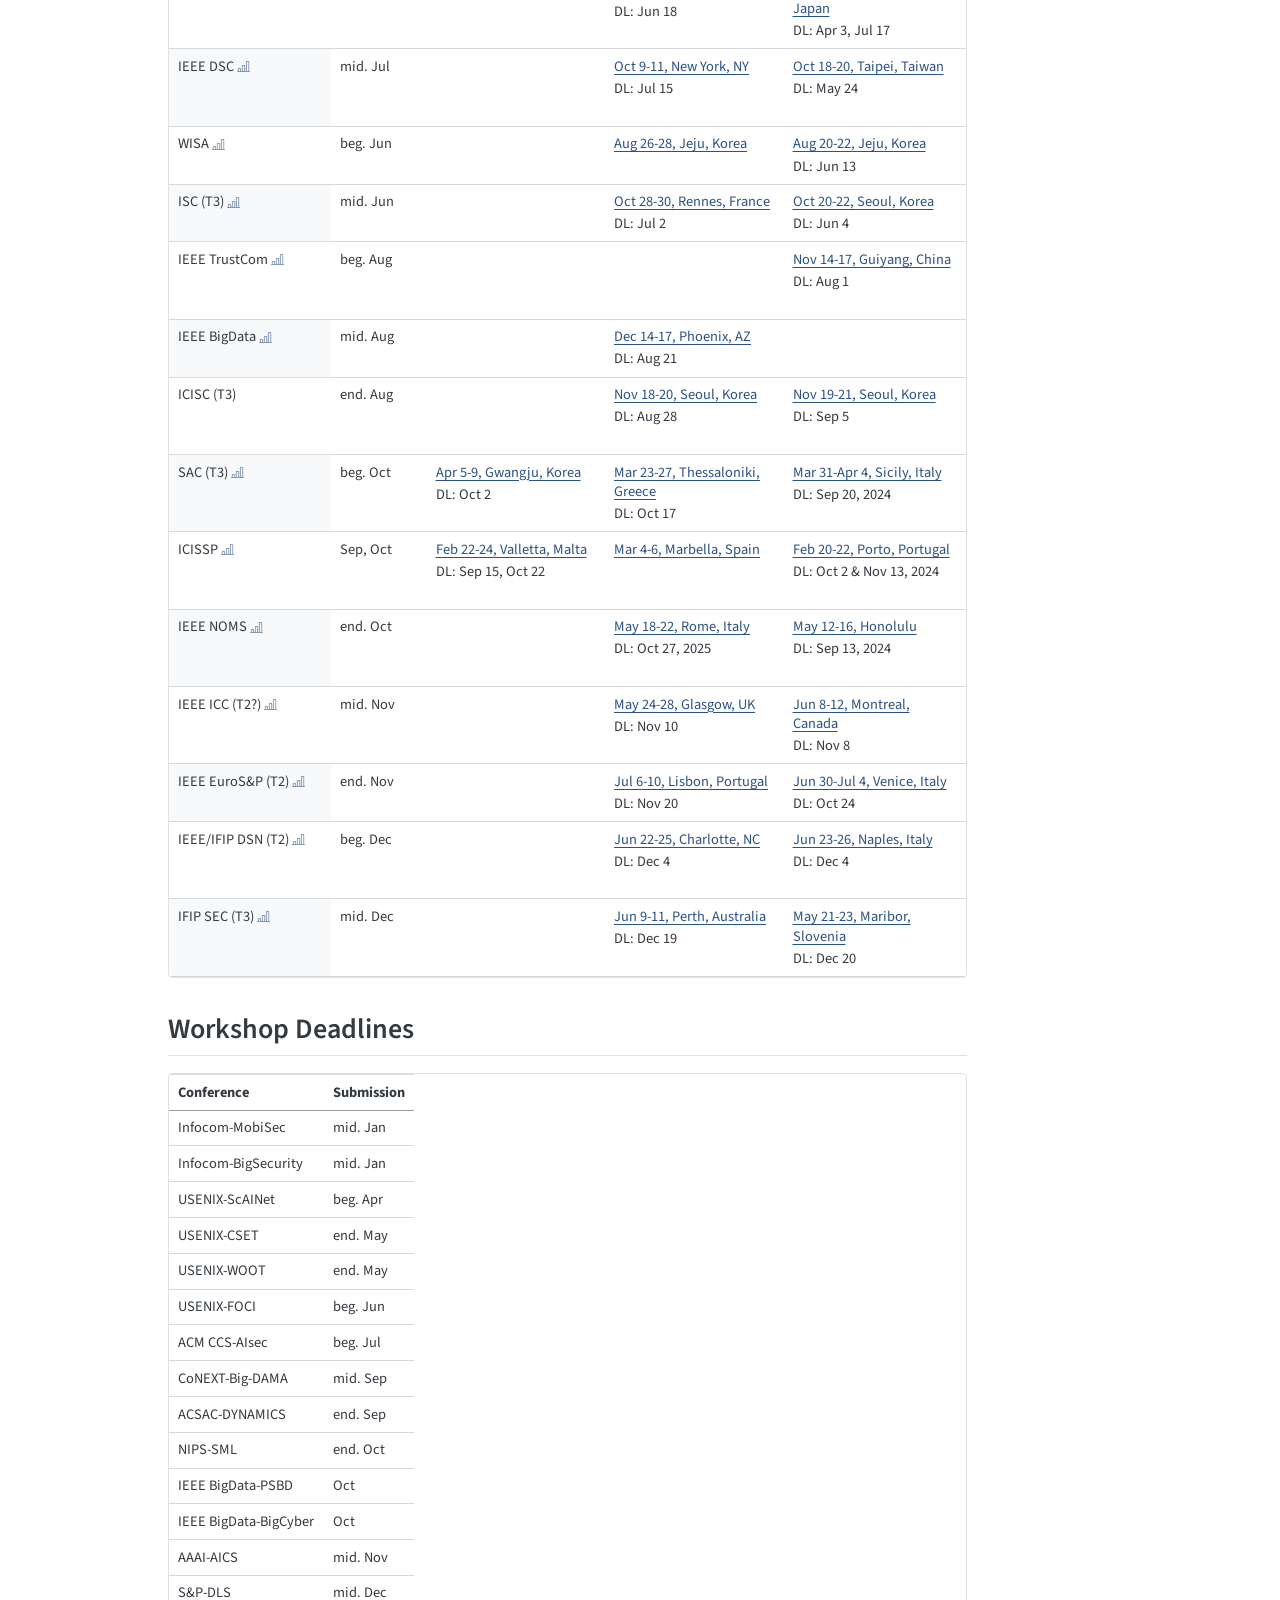
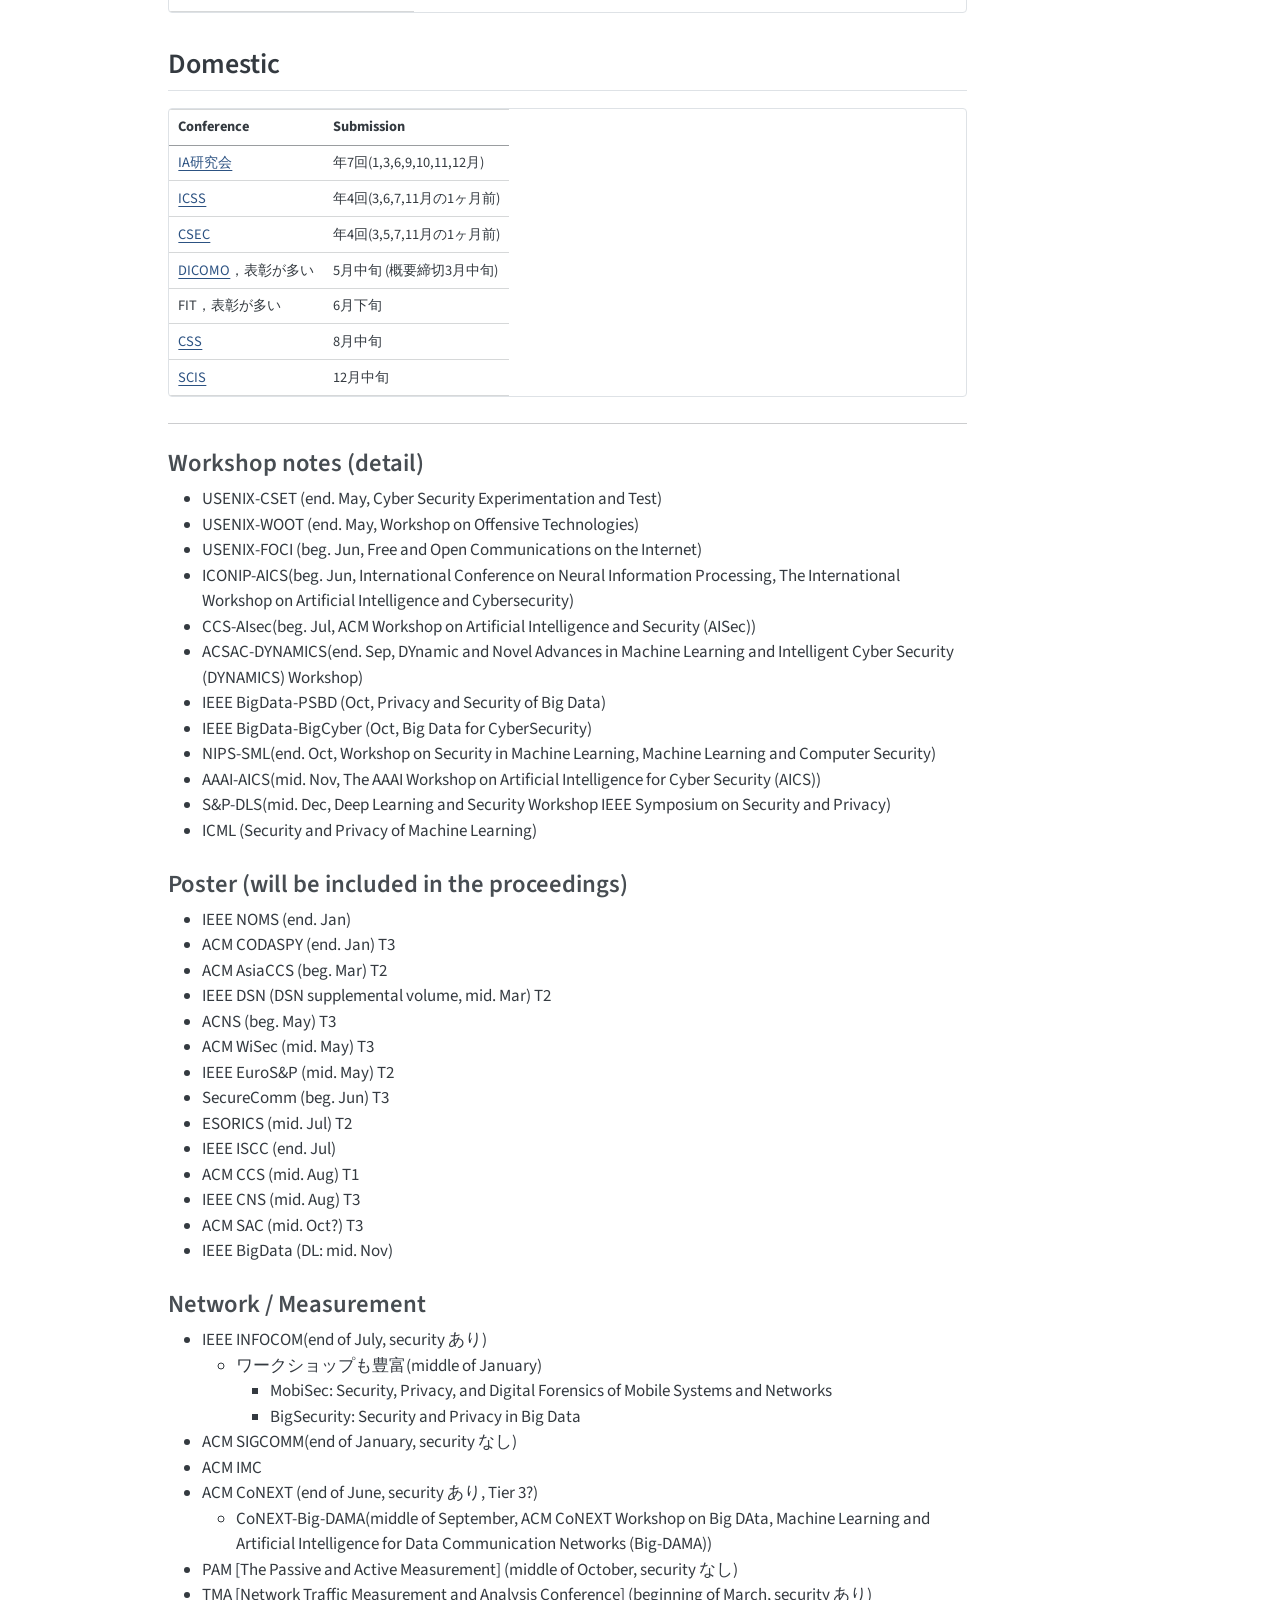
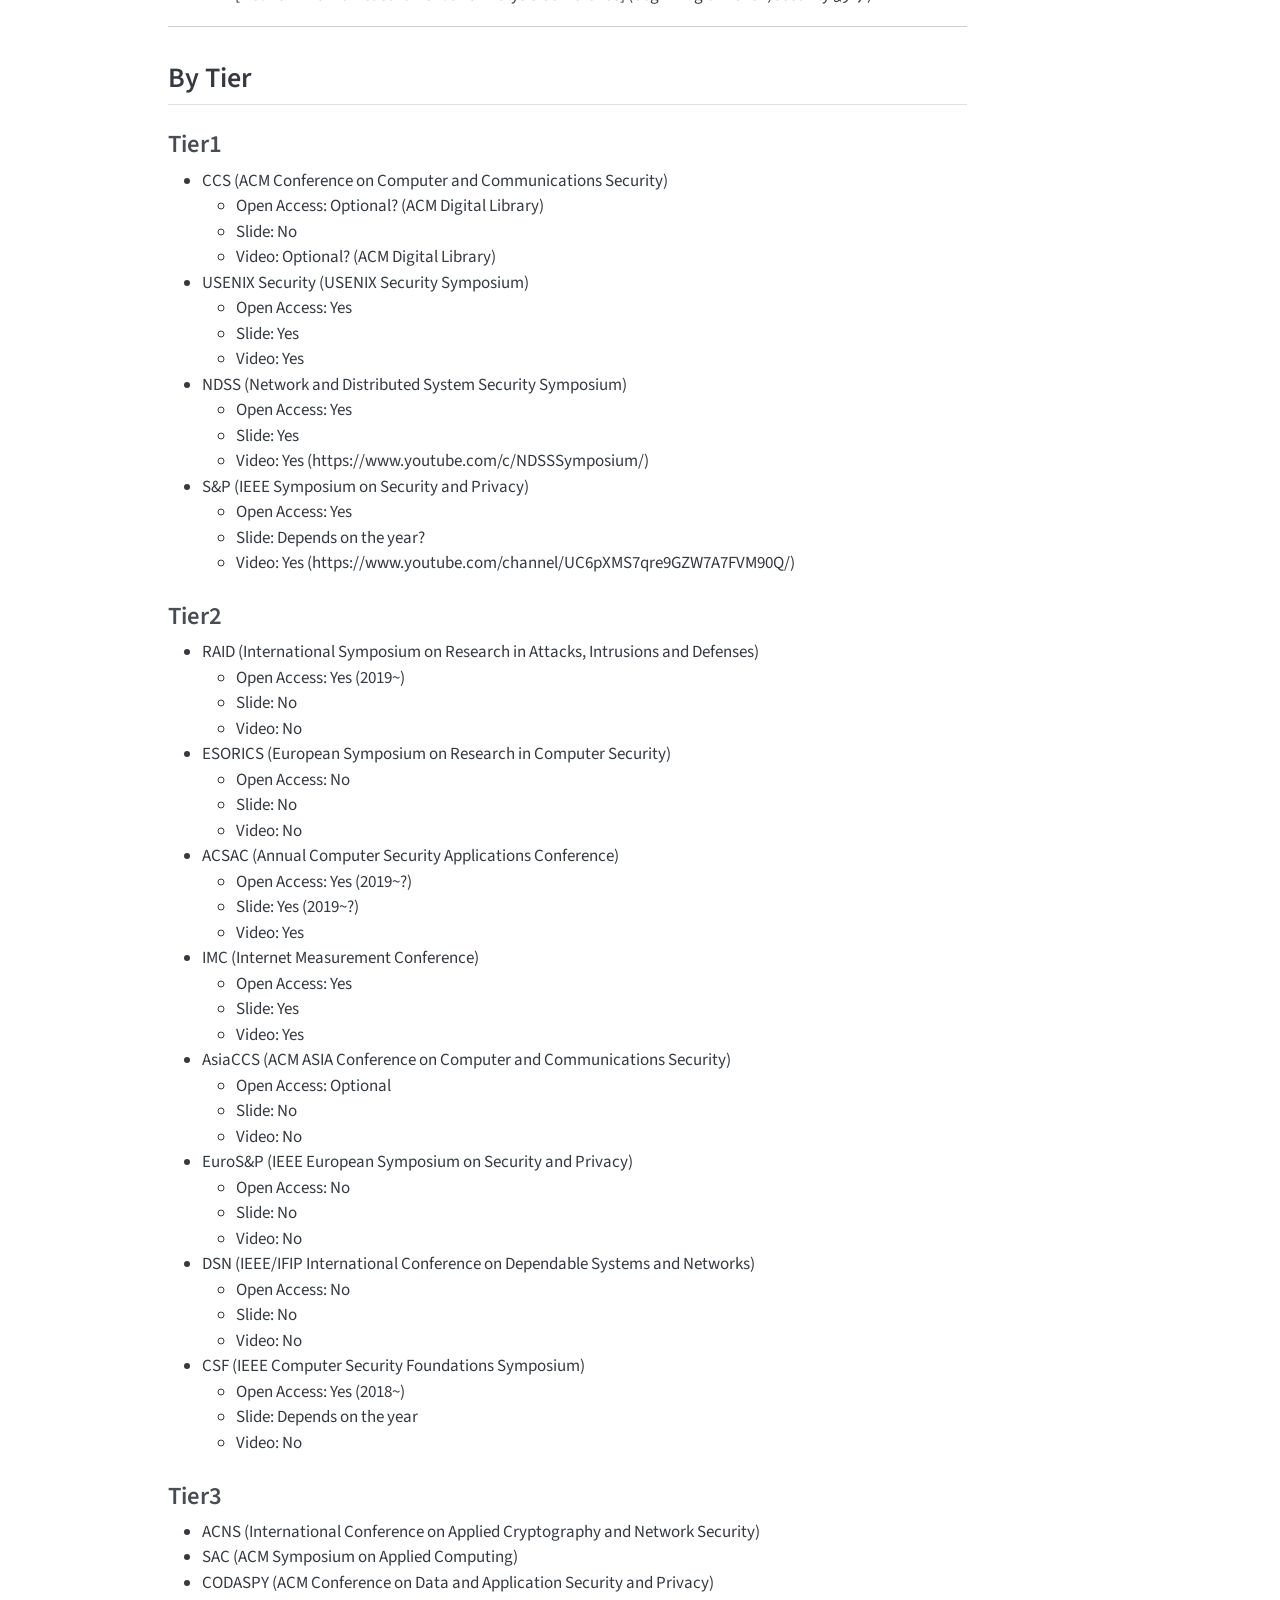
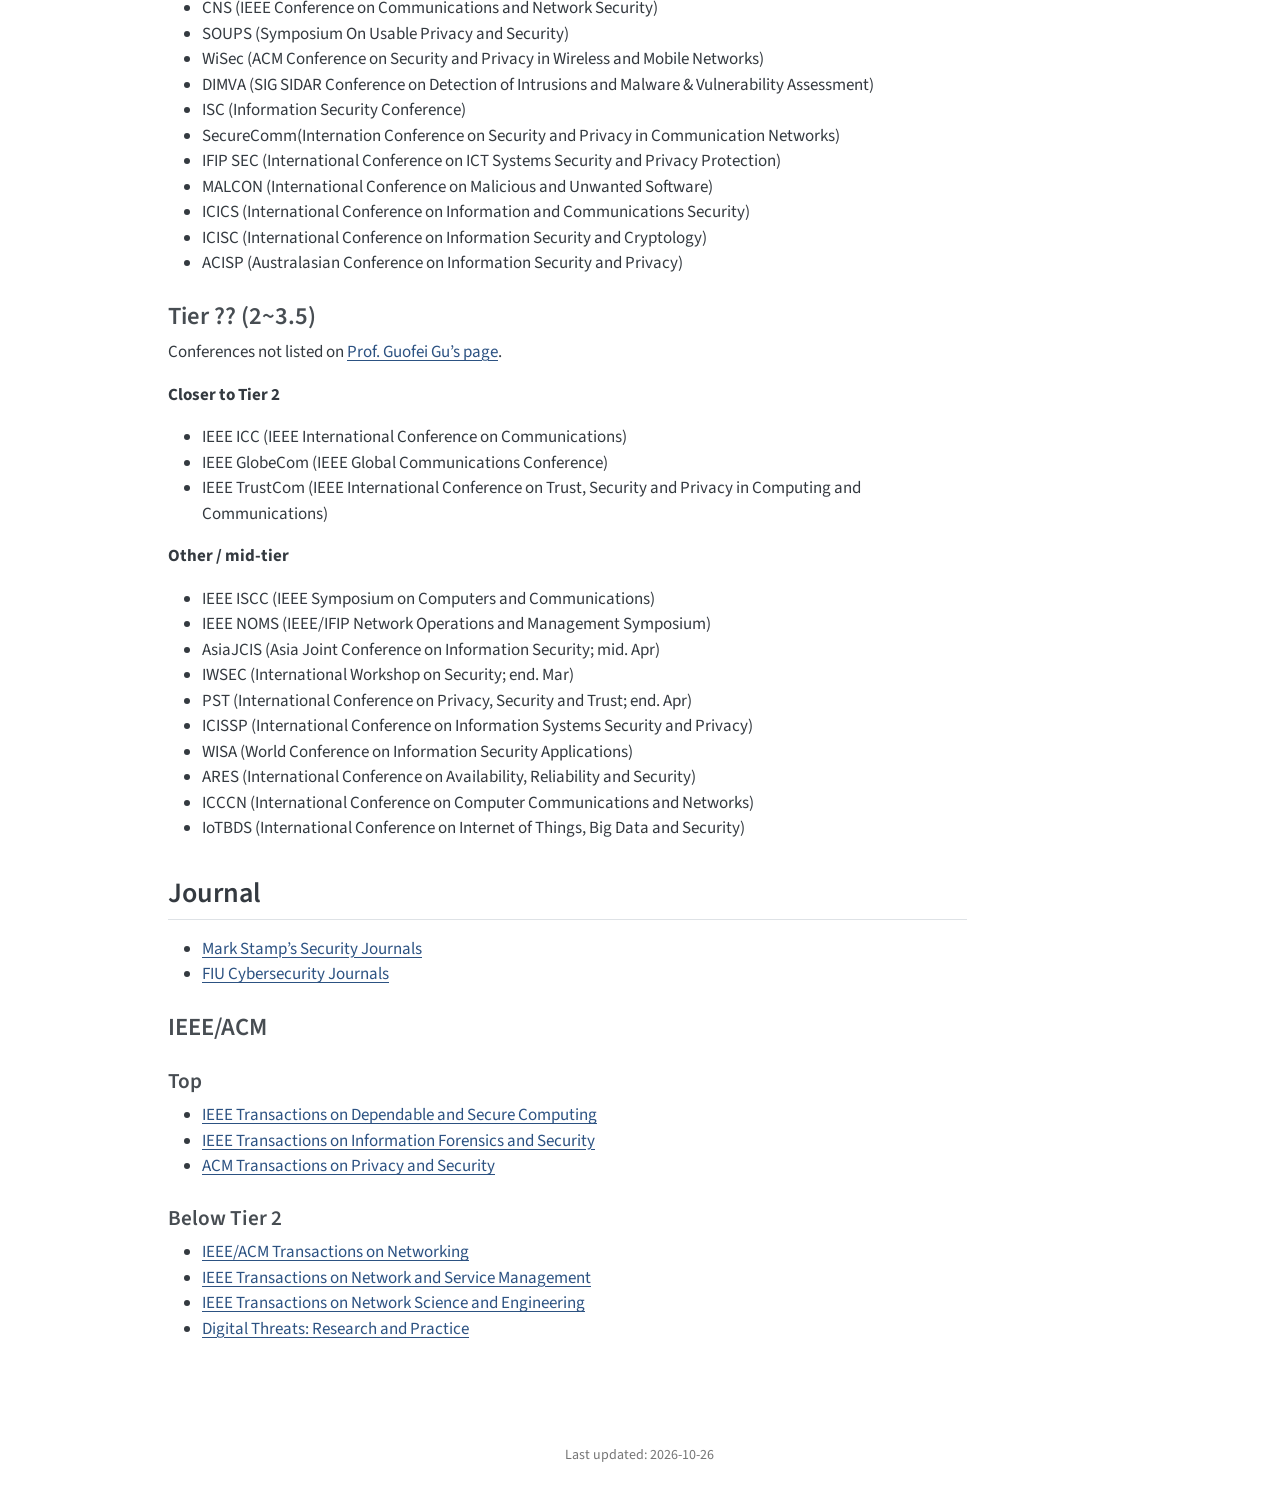
==== commit 0778bf66: "Move the ICISC 2026 paper onto the accepted publication list. Co-authored-by: Cursor <cursoragent@cu" ====
--- a/docs/conferences/index.html
+++ b/docs/conferences/index.html
@@ -1520,7 +1520,7 @@
       &nbsp;
     </div>   
     <div class="nav-footer-center">
-<p>Last updated: 2026-10-13</p>
+<p>Last updated: 2026-10-26</p>
 </div>
     <div class="nav-footer-right">
       &nbsp;
